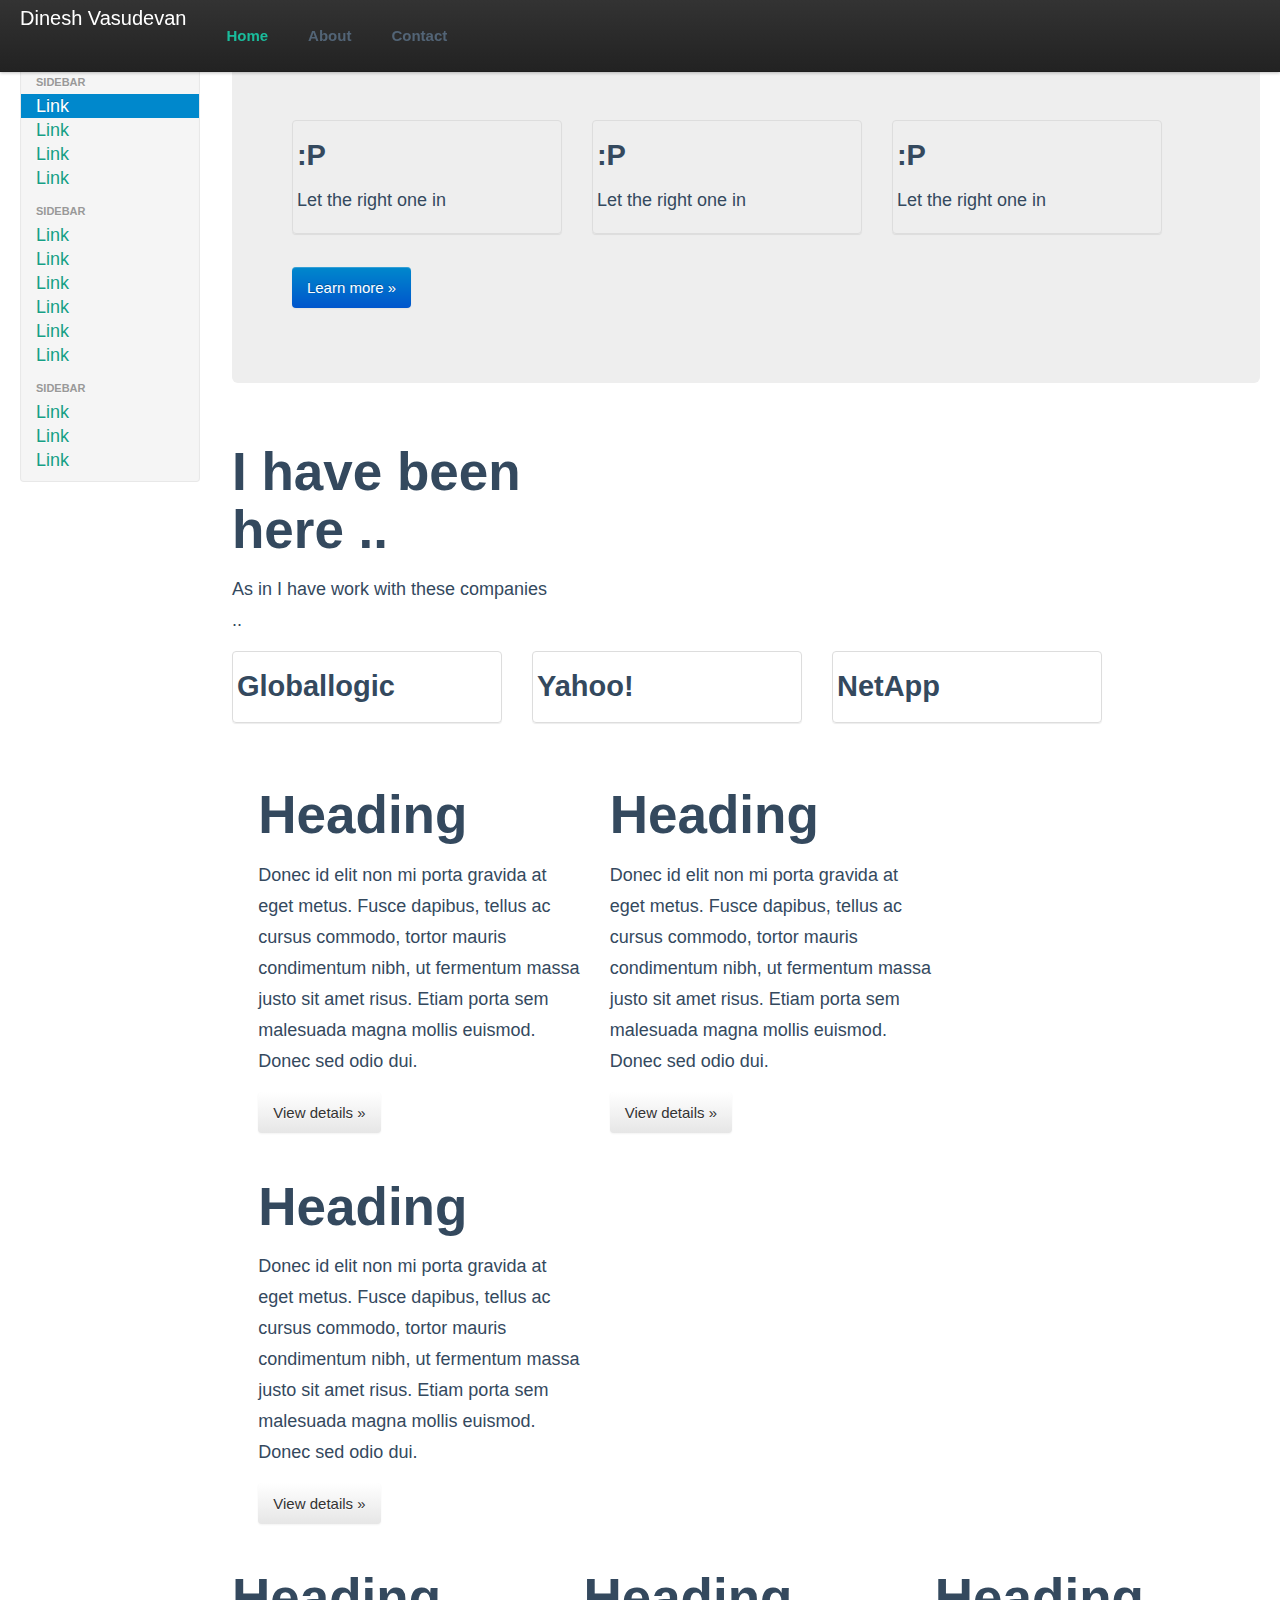
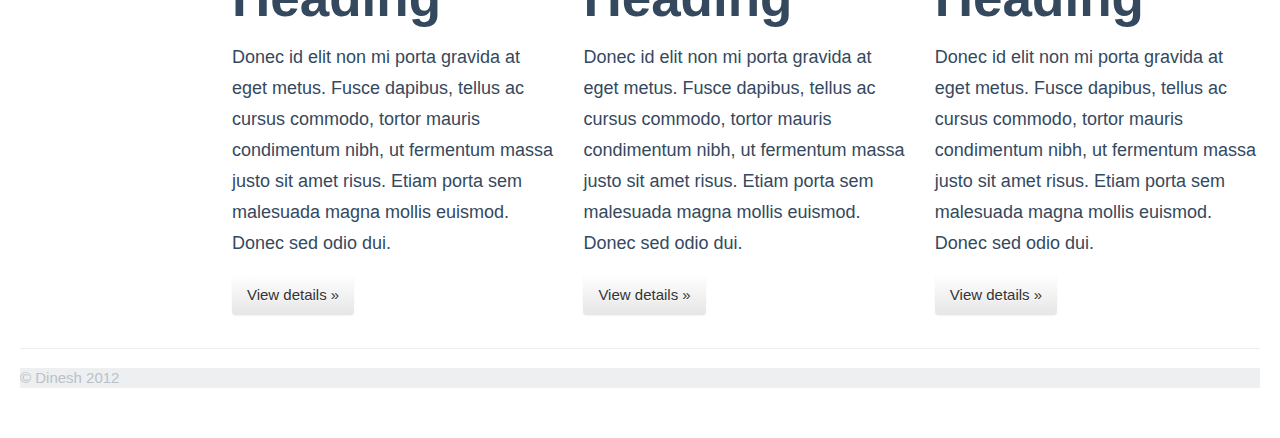
==== index.html @ fa272e06 "Added falt ui" ====
<!DOCTYPE html>
<html lang="en">
  <head>
    <meta charset="utf-8">
    <title>My Githib Home</title>
    <meta name="viewport" content="width=device-width, initial-scale=1.0">
    <meta name="description" content="This is my Github home. Built with Bootstrap">
    <meta name="author" content="Dinesh Vasudevan">
    <link href="css/bootstrap.css" rel="stylesheet">
    <style type="text/css">
      body {
        padding-top: 60px;
        padding-bottom: 40px;
      }
      .sidebar-nav {
        padding: 9px 0;
      }
    </style>
    <link href="css/bootstrap-responsive.css" rel="stylesheet">
    <link href="css/flat-ui.css" rel="stylesheet">
  </head>
  <body>
    <div class="navbar navbar-fixed-top">
      <div class="navbar-inner">
        <div class="container-fluid">

          <a class="btn btn-navbar" data-toggle="collapse" data-target=".nav-collapse">
            <span class="icon-bar"></span>
            <span class="icon-bar"></span>
            <span class="icon-bar"></span>
          </a>
          <a class="brand" href="#">Dinesh Vasudevan</a>
          <div class="nav-collapse">
            <ul class="nav">

              <li class="active"><a href="#">Home</a></li>
              <li><a href="#about">About</a></li>
              <li><a href="#contact">Contact</a></li>
            </ul>
          </div><!--/.nav-collapse -->

        </div>
      </div>
    </div>

    <div class="container-fluid">
      <div class="row-fluid">
        <div class="span2">
          <div class="well sidebar-nav">
            <ul class="nav nav-list">

              <li class="nav-header">Sidebar</li>
              <li class="active"><a href="#">Link</a></li>
              <li><a href="#">Link</a></li>
              <li><a href="#">Link</a></li>
              <li><a href="#">Link</a></li>
              <li class="nav-header">Sidebar</li>

              <li><a href="#">Link</a></li>
              <li><a href="#">Link</a></li>
              <li><a href="#">Link</a></li>
              <li><a href="#">Link</a></li>
              <li><a href="#">Link</a></li>
              <li><a href="#">Link</a></li>

              <li class="nav-header">Sidebar</li>
              <li><a href="#">Link</a></li>
              <li><a href="#">Link</a></li>
              <li><a href="#">Link</a></li>
            </ul>
          </div><!--/.well -->
        </div><!--/span-->

        <div class="span10">
          <div class="hero-unit">
			<ul class="thumbnails">
				<li class="span3">
					<div class="thumbnail">
						<img src="http://www.9ori.com/en/media/images/b598859cd4.jpg" alt="">
						<h5>:P</h5>
						<p>Let the right one in</p>
					</div>
				</li>
				<li class="span3">
					<div class="thumbnail">
						<img src="http://www.9ori.com/en/media/images/b598859cd4.jpg" alt="">
						<h5>:P</h5>
						<p>Let the right one in</p>
					</div>
				</li>
				<li class="span3">
					<div class="thumbnail">
						<img src="http://www.9ori.com/en/media/images/b598859cd4.jpg" alt="">
						<h5>:P</h5>
						<p>Let the right one in</p>
					</div>
				</li>
			</ul>
            <p><a class="btn btn-primary btn-large">Learn more &raquo;</a></p>
          </div>
          <div class="row-fluid">
            <div class="span4">
              <h2>I have been here .. </h2>
              <p>As in I have work with these companies .. </p>
            </div>
          </div>
          <div class="row-fluid">




			<ul class="thumbnails">
				<li class="span3">
					<div class="thumbnail">
						<img src="http://www.globallogic.com/templates/globallogic_main/images/logo.png" alt="">
						<h5>Globallogic</h5>
					</div>
				</li>
				<li class="span3">
					<div class="thumbnail">
						<img src="http://www.hdicon.com/wp-content/uploads/2010/05/Yahoo_purple.png" alt="">
						<h5>Yahoo!</h5>
					</div>
				</li>
				<li class="span3">
					<div class="thumbnail">
						<img src="http://media.marketwire.com/attachments/200905/534775_netapp_logo.gif" alt="">
						<h5>NetApp</h5>
					</div>
				</li>
			</ul>
            <div class="span4">
              <h2>Heading</h2>
              <p>Donec id elit non mi porta gravida at eget metus. Fusce dapibus, tellus ac cursus commodo, tortor mauris condimentum nibh, ut fermentum massa justo sit amet risus. Etiam porta sem malesuada magna mollis euismod. Donec sed odio dui. </p>
              <p><a class="btn" href="#">View details &raquo;</a></p>
            </div><!--/span-->
            <div class="span4">
              <h2>Heading</h2>

              <p>Donec id elit non mi porta gravida at eget metus. Fusce dapibus, tellus ac cursus commodo, tortor mauris condimentum nibh, ut fermentum massa justo sit amet risus. Etiam porta sem malesuada magna mollis euismod. Donec sed odio dui. </p>
              <p><a class="btn" href="#">View details &raquo;</a></p>
            </div><!--/span-->
            <div class="span4">
              <h2>Heading</h2>
              <p>Donec id elit non mi porta gravida at eget metus. Fusce dapibus, tellus ac cursus commodo, tortor mauris condimentum nibh, ut fermentum massa justo sit amet risus. Etiam porta sem malesuada magna mollis euismod. Donec sed odio dui. </p>
              <p><a class="btn" href="#">View details &raquo;</a></p>

            </div><!--/span-->
          </div><!--/row-->
          <div class="row-fluid">
            <div class="span4">
              <h2>Heading</h2>
              <p>Donec id elit non mi porta gravida at eget metus. Fusce dapibus, tellus ac cursus commodo, tortor mauris condimentum nibh, ut fermentum massa justo sit amet risus. Etiam porta sem malesuada magna mollis euismod. Donec sed odio dui. </p>
              <p><a class="btn" href="#">View details &raquo;</a></p>

            </div><!--/span-->
            <div class="span4">
              <h2>Heading</h2>
              <p>Donec id elit non mi porta gravida at eget metus. Fusce dapibus, tellus ac cursus commodo, tortor mauris condimentum nibh, ut fermentum massa justo sit amet risus. Etiam porta sem malesuada magna mollis euismod. Donec sed odio dui. </p>
              <p><a class="btn" href="#">View details &raquo;</a></p>
            </div><!--/span-->
            <div class="span4">

              <h2>Heading</h2>
              <p>Donec id elit non mi porta gravida at eget metus. Fusce dapibus, tellus ac cursus commodo, tortor mauris condimentum nibh, ut fermentum massa justo sit amet risus. Etiam porta sem malesuada magna mollis euismod. Donec sed odio dui. </p>
              <p><a class="btn" href="#">View details &raquo;</a></p>
            </div><!--/span-->
          </div><!--/row-->
        </div><!--/span-->
      </div><!--/row-->

      <hr>

      <footer>
        <p>&copy; Dinesh 2012</p>
      </footer>

    </div><!--/.fluid-container-->
    <script src="js/jquery-1.7.1.min.js"></script>
    <script src="js/bootstrap.min.js"></script>
  </body>
</html>
---- css/flat-ui.css ----
@font-face {
  font-family: 'Lato';
  src: url('../fonts/lato/lato-black-webfont.eot');
  src: url('../fonts/lato/lato-black-webfont.eot?#iefix') format('embedded-opentype'), url('../fonts/lato/lato-black-webfont.woff') format('woff'), url('../fonts/lato/lato-black-webfont.ttf') format('truetype'), url('../fonts/lato/lato-black-webfont.svg#latoblack') format('svg');
  font-weight: 900;
  font-style: normal;
}
@font-face {
  font-family: 'Lato';
  src: url('../fonts/lato/lato-bold-webfont.eot');
  src: url('../fonts/lato/lato-bold-webfont.eot?#iefix') format('embedded-opentype'), url('../fonts/lato/lato-bold-webfont.woff') format('woff'), url('../fonts/lato/lato-bold-webfont.ttf') format('truetype'), url('../fonts/lato/lato-bold-webfont.svg#latobold') format('svg');
  font-weight: bold;
  font-style: normal;
}
@font-face {
  font-family: 'Lato';
  src: url('../fonts/lato/lato-bolditalic-webfont.eot');
  src: url('../fonts/lato/lato-bolditalic-webfont.eot?#iefix') format('embedded-opentype'), url('../fonts/lato/lato-bolditalic-webfont.woff') format('woff'), url('../fonts/lato/lato-bolditalic-webfont.ttf') format('truetype'), url('../fonts/lato/lato-bolditalic-webfont.svg#latobold_italic') format('svg');
  font-weight: bold;
  font-style: italic;
}
@font-face {
  font-family: 'Lato';
  src: url('../fonts/lato/lato-italic-webfont.eot');
  src: url('../fonts/lato/lato-italic-webfont.eot?#iefix') format('embedded-opentype'), url('../fonts/lato/lato-italic-webfont.woff') format('woff'), url('../fonts/lato/lato-italic-webfont.ttf') format('truetype'), url('../fonts/lato/lato-italic-webfont.svg#latoitalic') format('svg');
  font-weight: normal;
  font-style: italic;
}
@font-face {
  font-family: 'Lato';
  src: url('../fonts/lato/lato-light-webfont.eot');
  src: url('../fonts/lato/lato-light-webfont.eot?#iefix') format('embedded-opentype'), url('../fonts/lato/lato-light-webfont.woff') format('woff'), url('../fonts/lato/lato-light-webfont.ttf') format('truetype'), url('../fonts/lato/lato-light-webfont.svg#latolight') format('svg');
  font-weight: 300;
  font-style: normal;
}
@font-face {
  font-family: 'Lato';
  src: url('../fonts/lato/lato-regular-webfont.eot');
  src: url('../fonts/lato/lato-regular-webfont.eot?#iefix') format('embedded-opentype'), url('../fonts/lato/lato-regular-webfont.woff') format('woff'), url('../fonts/lato/lato-regular-webfont.ttf') format('truetype'), url('../fonts/lato/lato-regular-webfont.svg#latoregular') format('svg');
  font-weight: normal;
  font-style: normal;
}
@font-face {
  font-family: 'Flat-UI-Icons';
  src: url('../fonts/Flat-UI-Icons.eot');
  src: url('../fonts/Flat-UI-Icons.eot?#iefix') format('embedded-opentype'), url('../fonts/Flat-UI-Icons.woff') format('woff'), url('../fonts/Flat-UI-Icons.ttf') format('truetype'), url('../fonts/Flat-UI-Icons.svg#Flat-UI-Icons') format('svg');
  font-weight: normal;
  font-style: normal;
}
/* Use the following CSS code if you want to use data attributes for inserting your icons */
[data-icon]:before {
  font-family: 'Flat-UI-Icons';
  content: attr(data-icon);
  speak: none;
  font-weight: normal;
  font-variant: normal;
  text-transform: none;
  -webkit-font-smoothing: antialiased;
}
/* Use the following CSS code if you want to have a class per icon */
/*
Instead of a list of all class selectors,
you can use the generic selector below, but it's slower:
[class*="fui-"] {
*/
.fui-arrow-right,
.fui-arrow-left,
.fui-cmd,
.fui-check-inverted,
.fui-heart,
.fui-location,
.fui-plus,
.fui-check,
.fui-cross,
.fui-list,
.fui-new,
.fui-video,
.fui-photo,
.fui-volume,
.fui-time,
.fui-eye,
.fui-chat,
.fui-search,
.fui-user,
.fui-mail,
.fui-lock,
.fui-gear,
.fui-radio-unchecked,
.fui-radio-checked,
.fui-checkbox-unchecked,
.fui-checkbox-checked,
.fui-calendar-solid,
.fui-pause,
.fui-play,
.fui-check-inverted-2 {
  display: inline-block;
  font-family: 'Flat-UI-Icons';
  speak: none;
  font-style: normal;
  font-weight: normal;
  font-variant: normal;
  text-transform: none;
  -webkit-font-smoothing: antialiased;
}
.fui-arrow-right:before {
  content: "\e02c";
}
.fui-arrow-left:before {
  content: "\e02d";
}
.fui-cmd:before {
  content: "\e02f";
}
.fui-check-inverted:before {
  content: "\e006";
}
.fui-heart:before {
  content: "\e007";
}
.fui-location:before {
  content: "\e008";
}
.fui-plus:before {
  content: "\e009";
}
.fui-check:before {
  content: "\e00a";
}
.fui-cross:before {
  content: "\e00b";
}
.fui-list:before {
  content: "\e00c";
}
.fui-new:before {
  content: "\e00d";
}
.fui-video:before {
  content: "\e00e";
}
.fui-photo:before {
  content: "\e00f";
}
.fui-volume:before {
  content: "\e010";
}
.fui-time:before {
  content: "\e011";
}
.fui-eye:before {
  content: "\e012";
}
.fui-chat:before {
  content: "\e013";
}
.fui-search:before {
  content: "\e01c";
}
.fui-user:before {
  content: "\e01d";
}
.fui-mail:before {
  content: "\e01e";
}
.fui-lock:before {
  content: "\e01f";
}
.fui-gear:before {
  content: "\e024";
}
.fui-radio-unchecked:before {
  content: "\e02b";
}
.fui-radio-checked:before {
  content: "\e032";
}
.fui-checkbox-unchecked:before {
  content: "\e033";
}
.fui-checkbox-checked:before {
  content: "\e034";
}
.fui-calendar-solid:before {
  content: "\e022";
}
.fui-pause:before {
  content: "\e03b";
}
.fui-play:before {
  content: "\e03c";
}
.fui-check-inverted-2:before {
  content: "\e000";
}
.dropdown-arrow-inverse {
  border-bottom-color: #34495e !important;
  border-top-color: #34495e !important;
}
body {
  font-family: "Lato", Helvetica, Arial, sans-serif;
  font-size: 18px;
  line-height: 1.72222;
  color: #34495e;
  background-color: #ffffff;
}
a {
  color: #16a085;
  text-decoration: none;
  -webkit-transition: 0.25s;
  transition: 0.25s;
}
a:hover,
a:focus {
  color: #1abc9c;
  text-decoration: none;
}
.img-rounded {
  border-radius: 6px;
}
.img-comment {
  font-size: 20px;
  line-height: 1.72222;
  font-style: italic;
  margin: 24px 0;
}
p {
  font-size: 18px;
  line-height: 1.72222;
  margin: 0 0 15px;
}
.lead {
  margin-bottom: 30px;
  font-size: 28px;
  line-height: 1.46428571;
  font-weight: 300;
}
@media (min-width: 768px) {
  .lead {
    font-size: 30.006px;
  }
}
small,
.small {
  font-size: 83%;
  line-height: 2.067;
}
.text-muted {
  color: #bdc3c7;
}
.text-inverse {
  color: #ffffff;
}
.text-primary {
  color: #1abc9c;
}
.text-primary:hover {
  color: #15967d;
}
.text-warning {
  color: #f1c40f;
}
.text-warning:hover {
  color: #c19d0c;
}
.text-danger {
  color: #e74c3c;
}
.text-danger:hover {
  color: #b93d30;
}
.text-success {
  color: #2ecc71;
}
.text-success:hover {
  color: #25a35a;
}
.text-info {
  color: #3498db;
}
.text-info:hover {
  color: #2a7aaf;
}
h1,
h2,
h3,
h4,
h5,
h6,
.h1,
.h2,
.h3,
.h4,
.h5,
.h6 {
  font-family: "Lato", Helvetica, Arial, sans-serif;
  font-weight: 700;
  line-height: 1.1;
  color: inherit;
}
h1 small,
h2 small,
h3 small,
h4 small,
h5 small,
h6 small,
.h1 small,
.h2 small,
.h3 small,
.h4 small,
.h5 small,
.h6 small {
  color: #e7e9ec;
}
h1,
h2,
h3 {
  margin-top: 30px;
  margin-bottom: 15px;
}
h4,
h5,
h6 {
  margin-top: 15px;
  margin-bottom: 15px;
}
h6 {
  font-weight: normal;
}
h1,
.h1 {
  font-size: 61px;
}
h2,
.h2 {
  font-size: 53px;
}
h3,
.h3 {
  font-size: 40px;
}
h4,
.h4 {
  font-size: 29px;
}
h5,
.h5 {
  font-size: 29px;
}
h6,
.h6 {
  font-size: 24px;
}
.page-header {
  padding-bottom: 14px;
  margin: 60px 0 30px;
  border-bottom: 1px solid #e7e9ec;
}
ul,
ol {
  margin-bottom: 15px;
}
dl {
  margin-bottom: 30px;
}
dt,
dd {
  line-height: 1.72222;
}
@media (min-width: 768px) {
  .dl-horizontal dt {
    width: 160px;
  }
  .dl-horizontal dd {
    margin-left: 180px;
  }
}
abbr[title],
abbr[data-original-title] {
  border-bottom: 1px dotted #bdc3c7;
}
blockquote {
  border-left: 3px solid #e7e9ec;
  padding: 0 0 0 16px;
  margin: 0 0 30px;
}
blockquote p {
  font-size: 20px;
  line-height: 1.55;
  font-weight: normal;
  margin-bottom: .4em;
}
blockquote small {
  font-size: 18px;
  line-height: 1.72222;
  font-style: italic;
  color: inherit;
}
blockquote small:before {
  content: "";
}
blockquote.pull-right {
  padding-right: 16px;
  padding-left: 0;
  border-right: 3px solid #e7e9ec;
  border-left: 0;
}
blockquote.pull-right small:after {
  content: "";
}
address {
  margin-bottom: 30px;
  line-height: 1.72222;
}
code,
kdb,
pre,
samp {
  font-family: Monaco, Menlo, Consolas, "Courier New", monospace;
}
code {
  font-size: 75%;
  color: #c7254e;
  background-color: #f9f2f4;
  border-radius: 4px;
}
pre {
  padding: 8px;
  margin: 0 0 15px;
  font-size: 13px;
  line-height: 1.72222;
  color: inherit;
  background-color: #ffffff;
  border: 2px solid #e7e9ec;
  border-radius: 6px;
  white-space: pre;
}
.pre-scrollable {
  max-height: 340px;
}
.btn {
  border: none;
  font-size: 15px;
  font-weight: normal;
  line-height: 1.4;
  border-radius: 4px;
  padding: 10px 15px;
  -webkit-font-smoothing: subpixel-antialiased;
  -webkit-transition: 0.25s linear;
  transition: 0.25s linear;
}
.btn:hover,
.btn:focus {
  color: #ffffff;
}
.btn:active,
.btn.active {
  outline: none;
  -webkit-box-shadow: none;
  box-shadow: none;
}
.btn.disabled,
.btn[disabled],
fieldset[disabled] .btn {
  background-color: #bdc3c7;
  color: rgba(255, 255, 255, 0.75);
  opacity: 0.7;
  filter: alpha(opacity=70);
}
.btn > [class^="fui-"] {
  margin: 0 1px;
  position: relative;
  line-height: 1;
  top: 1px;
}
.btn-xs.btn > [class^="fui-"] {
  font-size: 11px;
  top: 0;
}
.btn-hg.btn > [class^="fui-"] {
  top: 2px;
}
.btn-default {
  color: #ffffff;
  background-color: #bdc3c7;
}
.btn-default:hover,
.btn-default:focus,
.btn-default:active,
.btn-default.active,
.open .dropdown-toggle.btn-default {
  color: #ffffff;
  background-color: #cacfd2;
  border-color: #cacfd2;
}
.btn-default:active,
.btn-default.active,
.open .dropdown-toggle.btn-default {
  background: #a1a6a9;
}
.btn-default.disabled,
.btn-default[disabled],
fieldset[disabled] .btn-default,
.btn-default.disabled:hover,
.btn-default[disabled]:hover,
fieldset[disabled] .btn-default:hover,
.btn-default.disabled:focus,
.btn-default[disabled]:focus,
fieldset[disabled] .btn-default:focus,
.btn-default.disabled:active,
.btn-default[disabled]:active,
fieldset[disabled] .btn-default:active,
.btn-default.disabled.active,
.btn-default[disabled].active,
fieldset[disabled] .btn-default.active {
  background-color: #bdc3c7;
}
.btn-primary {
  color: #ffffff;
  background-color: #1abc9c;
}
.btn-primary:hover,
.btn-primary:focus,
.btn-primary:active,
.btn-primary.active,
.open .dropdown-toggle.btn-primary {
  color: #ffffff;
  background-color: #48c9b0;
  border-color: #48c9b0;
}
.btn-primary:active,
.btn-primary.active,
.open .dropdown-toggle.btn-primary {
  background: #16a085;
}
.btn-primary.disabled,
.btn-primary[disabled],
fieldset[disabled] .btn-primary,
.btn-primary.disabled:hover,
.btn-primary[disabled]:hover,
fieldset[disabled] .btn-primary:hover,
.btn-primary.disabled:focus,
.btn-primary[disabled]:focus,
fieldset[disabled] .btn-primary:focus,
.btn-primary.disabled:active,
.btn-primary[disabled]:active,
fieldset[disabled] .btn-primary:active,
.btn-primary.disabled.active,
.btn-primary[disabled].active,
fieldset[disabled] .btn-primary.active {
  background-color: #1abc9c;
}
.btn-info {
  color: #ffffff;
  background-color: #3498db;
}
.btn-info:hover,
.btn-info:focus,
.btn-info:active,
.btn-info.active,
.open .dropdown-toggle.btn-info {
  color: #ffffff;
  background-color: #5dade2;
  border-color: #5dade2;
}
.btn-info:active,
.btn-info.active,
.open .dropdown-toggle.btn-info {
  background: #2c81ba;
}
.btn-info.disabled,
.btn-info[disabled],
fieldset[disabled] .btn-info,
.btn-info.disabled:hover,
.btn-info[disabled]:hover,
fieldset[disabled] .btn-info:hover,
.btn-info.disabled:focus,
.btn-info[disabled]:focus,
fieldset[disabled] .btn-info:focus,
.btn-info.disabled:active,
.btn-info[disabled]:active,
fieldset[disabled] .btn-info:active,
.btn-info.disabled.active,
.btn-info[disabled].active,
fieldset[disabled] .btn-info.active {
  background-color: #3498db;
}
.btn-danger {
  color: #ffffff;
  background-color: #e74c3c;
}
.btn-danger:hover,
.btn-danger:focus,
.btn-danger:active,
.btn-danger.active,
.open .dropdown-toggle.btn-danger {
  color: #ffffff;
  background-color: #ec7063;
  border-color: #ec7063;
}
.btn-danger:active,
.btn-danger.active,
.open .dropdown-toggle.btn-danger {
  background: #c44133;
}
.btn-danger.disabled,
.btn-danger[disabled],
fieldset[disabled] .btn-danger,
.btn-danger.disabled:hover,
.btn-danger[disabled]:hover,
fieldset[disabled] .btn-danger:hover,
.btn-danger.disabled:focus,
.btn-danger[disabled]:focus,
fieldset[disabled] .btn-danger:focus,
.btn-danger.disabled:active,
.btn-danger[disabled]:active,
fieldset[disabled] .btn-danger:active,
.btn-danger.disabled.active,
.btn-danger[disabled].active,
fieldset[disabled] .btn-danger.active {
  background-color: #e74c3c;
}
.btn-success {
  color: #ffffff;
  background-color: #2ecc71;
}
.btn-success:hover,
.btn-success:focus,
.btn-success:active,
.btn-success.active,
.open .dropdown-toggle.btn-success {
  color: #ffffff;
  background-color: #58d68d;
  border-color: #58d68d;
}
.btn-success:active,
.btn-success.active,
.open .dropdown-toggle.btn-success {
  background: #27ad60;
}
.btn-success.disabled,
.btn-success[disabled],
fieldset[disabled] .btn-success,
.btn-success.disabled:hover,
.btn-success[disabled]:hover,
fieldset[disabled] .btn-success:hover,
.btn-success.disabled:focus,
.btn-success[disabled]:focus,
fieldset[disabled] .btn-success:focus,
.btn-success.disabled:active,
.btn-success[disabled]:active,
fieldset[disabled] .btn-success:active,
.btn-success.disabled.active,
.btn-success[disabled].active,
fieldset[disabled] .btn-success.active {
  background-color: #2ecc71;
}
.btn-warning {
  color: #ffffff;
  background-color: #f1c40f;
}
.btn-warning:hover,
.btn-warning:focus,
.btn-warning:active,
.btn-warning.active,
.open .dropdown-toggle.btn-warning {
  color: #ffffff;
  background-color: #f5d313;
  border-color: #f5d313;
}
.btn-warning:active,
.btn-warning.active,
.open .dropdown-toggle.btn-warning {
  background: #cda70d;
}
.btn-warning.disabled,
.btn-warning[disabled],
fieldset[disabled] .btn-warning,
.btn-warning.disabled:hover,
.btn-warning[disabled]:hover,
fieldset[disabled] .btn-warning:hover,
.btn-warning.disabled:focus,
.btn-warning[disabled]:focus,
fieldset[disabled] .btn-warning:focus,
.btn-warning.disabled:active,
.btn-warning[disabled]:active,
fieldset[disabled] .btn-warning:active,
.btn-warning.disabled.active,
.btn-warning[disabled].active,
fieldset[disabled] .btn-warning.active {
  background-color: #f1c40f;
}
.btn-inverse {
  color: #ffffff;
  background-color: #34495e;
}
.btn-inverse:hover,
.btn-inverse:focus,
.btn-inverse:active,
.btn-inverse.active,
.open .dropdown-toggle.btn-inverse {
  color: #ffffff;
  background-color: #415b76;
  border-color: #415b76;
}
.btn-inverse:active,
.btn-inverse.active,
.open .dropdown-toggle.btn-inverse {
  background: #2c3e50;
}
.btn-inverse.disabled,
.btn-inverse[disabled],
fieldset[disabled] .btn-inverse,
.btn-inverse.disabled:hover,
.btn-inverse[disabled]:hover,
fieldset[disabled] .btn-inverse:hover,
.btn-inverse.disabled:focus,
.btn-inverse[disabled]:focus,
fieldset[disabled] .btn-inverse:focus,
.btn-inverse.disabled:active,
.btn-inverse[disabled]:active,
fieldset[disabled] .btn-inverse:active,
.btn-inverse.disabled.active,
.btn-inverse[disabled].active,
fieldset[disabled] .btn-inverse.active {
  background-color: #34495e;
}
.btn-embossed {
  -webkit-box-shadow: inset 0 -2px 0 rgba(0, 0, 0, 0.15);
  box-shadow: inset 0 -2px 0 rgba(0, 0, 0, 0.15);
}
.btn-embossed.active,
.btn-embossed:active {
  -webkit-box-shadow: inset 0 2px 0 rgba(0, 0, 0, 0.15);
  box-shadow: inset 0 2px 0 rgba(0, 0, 0, 0.15);
}
.btn-wide {
  min-width: 140px;
  padding-left: 30px;
  padding-right: 30px;
}
.btn-link {
  color: #16a085;
}
.btn-link:hover,
.btn-link:focus {
  color: #1abc9c;
  text-decoration: underline;
  background-color: transparent;
}
.btn-link[disabled]:hover,
fieldset[disabled] .btn-link:hover,
.btn-link[disabled]:focus,
fieldset[disabled] .btn-link:focus {
  color: #bdc3c7;
  text-decoration: none;
}
.btn-hg {
  padding: 13px 20px;
  font-size: 22px;
  line-height: 1.227;
  border-radius: 6px;
}
.btn-lg {
  padding: 10px 19px;
  font-size: 17px;
  line-height: 1.471;
  border-radius: 6px;
}
.btn-sm {
  padding: 9px 13px;
  font-size: 13px;
  line-height: 1.385;
  border-radius: 4px;
}
.btn-xs {
  padding: 6px 9px;
  font-size: 12px;
  line-height: 1.083;
  border-radius: 3px;
}
.btn-tip {
  font-weight: 300;
  padding-left: 10px;
  font-size: 92%;
}
.btn-block {
  white-space: normal;
}
.btn-default .caret {
  border-top-color: #ffffff;
}
.btn-primary .caret,
.btn-success .caret,
.btn-warning .caret,
.btn-danger .caret,
.btn-info .caret {
  border-top-color: #ffffff;
}
.dropup .btn-default .caret {
  border-bottom-color: #ffffff;
}
.dropup .btn-primary .caret,
.dropup .btn-success .caret,
.dropup .btn-warning .caret,
.dropup .btn-danger .caret,
.dropup .btn-info .caret {
  border-bottom-color: #ffffff;
}
.btn-group-xs > .btn {
  padding: 6px 9px;
  font-size: 12px;
  line-height: 1.083;
  border-radius: 3px;
}
.btn-group-sm > .btn {
  padding: 9px 13px;
  font-size: 13px;
  line-height: 1.385;
  border-radius: 4px;
}
.btn-group-lg > .btn {
  padding: 10px 19px;
  font-size: 17px;
  line-height: 1.471;
  border-radius: 6px;
}
.btn-group-gh > .btn {
  padding: 13px 20px;
  font-size: 22px;
  line-height: 1.227;
  border-radius: 6px;
}
.btn-group > .btn + .btn {
  margin-left: 0;
}
.btn-group > .btn + .dropdown-toggle {
  border-left: 2px solid rgba(52, 73, 94, 0.15);
  padding-left: 12px;
  padding-right: 12px;
}
.btn-group > .btn + .dropdown-toggle .caret {
  margin-left: 3px;
  margin-right: 3px;
}
.btn-group > .btn.btn-gh + .dropdown-toggle .caret {
  margin-left: 7px;
  margin-right: 7px;
}
.btn-group > .btn.btn-sm + .dropdown-toggle .caret {
  margin-left: 0;
  margin-right: 0;
}
.dropdown-toggle .caret {
  margin-left: 8px;
}
.btn-group > .btn,
.btn-group > .dropdown-menu,
.btn-group > .popover {
  font-weight: 400;
}
.btn-group:focus .dropdown-toggle {
  outline: none;
  -webkit-transition: 0.25s;
  transition: 0.25s;
}
.btn-group.open .dropdown-toggle {
  color: rgba(255, 255, 255, 0.75);
  -webkit-box-shadow: none;
  box-shadow: none;
}
.btn-toolbar .btn.active {
  color: #ffffff;
}
.btn-toolbar .btn > [class^="fui-"] {
  font-size: 16px;
  margin: 0 1px;
}
.caret {
  border-width: 8px 6px;
  border-bottom-color: #34495e;
  border-top-color: #34495e;
  border-style: solid;
  border-bottom-style: none;
  -webkit-transition: 0.25s;
  transition: 0.25s;
  -webkit-transform: scale(1.001);
  -ms-transform: scale(1.001);
  transform: scale(1.001);
}
.dropup .caret,
.dropup .btn-lg .caret,
.navbar-fixed-bottom .dropdown .caret {
  border-bottom-width: 8px;
}
.btn-lg .caret {
  border-top-width: 8px;
  border-right-width: 6px;
  border-left-width: 6px;
}
.navbar {
  font-size: 16px;
  border-radius: 6px;
  border: none;
}
.navbar .navbar-brand {
  border-radius: 6px 0 0 6px;
  color: #526476;
  font-size: 24px;
  line-height: 29.55px;
  font-weight: 700;
  padding: 23px 28px 24px 17px;
  text-shadow: none;
  display: inline-block;
}
.navbar .navbar-brand:hover,
.navbar .navbar-brand:focus {
  color: #1abc9c;
}
.navbar .navbar-brand[class*="fui-"] {
  font-weight: normal;
}
.navbar .navbar-brand small {
  line-height: 1;
}
.navbar .nav {
  margin-right: 0;
  display: inline-block;
  float: left;
}
.navbar .nav > li {
  position: relative;
  display: inline-block;
}
.navbar .nav > li:hover > ul {
  opacity: 1;
  top: 100%;
  visibility: visible;
  z-index: 100;
  -webkit-transform: scale(1, 1);
  display: block\9;
}
.navbar .nav > li.active > a,
.navbar .nav > li.active > a:hover,
.navbar .nav > li.active > a:focus {
  background: none;
  color: #1abc9c;
  -webkit-box-shadow: none;
  box-shadow: none;
}
.navbar .nav > li:first-child {
  border-radius: 6px 6px 0 0;
}
.navbar .nav > li:last-child {
  border-radius: 0 0 6px 6px;
}
.navbar .nav > li > ul {
  padding-top: 13px;
  top: 80%;
  padding-left: 0;
}
.navbar .nav > li > ul:before {
  content: "";
  border-style: solid;
  border-width: 0 9px 9px 9px;
  border-color: transparent transparent #34495e transparent;
  height: 0;
  position: absolute;
  left: 15px;
  top: 5px;
  width: 0;
  -webkit-transform: rotate(360deg);
}
.navbar .nav > li > ul li:hover ul {
  opacity: 1;
  -webkit-transform: scale(1, 1);
  visibility: visible;
  display: block\9;
}
.navbar .nav > li > ul li ul {
  left: 100%;
}
.navbar .nav > li > a {
  color: #526476;
  display: inline-block;
  font-weight: 700;
  font-size: 15px;
  line-height: 28px;
  padding: 22px 20px;
  text-shadow: none;
  -webkit-transition: background-color .25s, color .25s, border-bottom-color .25s;
  transition: background-color .25s, color .25s, border-bottom-color .25s;
}
.navbar .nav > li > a:hover,
.navbar .nav > li > a:focus {
  color: #1abc9c;
  background-color: transparent;
}
.navbar .nav > li > a[class*="fui-"] {
  font-size: 24px;
  font-weight: normal;
}
.navbar .nav > li > a > [class*="fui-"] {
  font-size: 24px;
  margin: -4px 0 0;
  position: relative;
  top: 4px;
}
.navbar .nav > li > a > [class*="fui-"] + * {
  margin-left: 12px;
}
.navbar .nav ul {
  border-radius: 4px;
  left: 0;
  list-style-type: none;
  margin-left: 0;
  opacity: 0;
  position: absolute;
  top: 0;
  width: 234px;
  -webkit-transform: scale(1, 0.99);
  -webkit-transform-origin: 0 0;
  visibility: hidden;
  -webkit-transition: 0.25s ease-out;
  transition: 0.25s ease-out;
}
.navbar .nav ul ul {
  left: 95%;
  padding-left: 5px;
}
.navbar .nav ul li {
  background-color: #34495e;
  padding: 0 3px 3px;
  position: relative;
}
.navbar .nav ul li:first-child {
  border-radius: 6px 6px 0 0;
  padding-top: 3px;
}
.navbar .nav ul li:last-child {
  border-radius: 0 0 6px 6px;
}
.navbar .nav ul li.active > a,
.navbar .nav ul li.active > a:hover,
.navbar .nav ul li.active > a:focus {
  background-color: #1abc9c;
  color: #ffffff;
  padding-left: 9px;
  padding-right: 9px;
}
.navbar .nav ul li.active + li > a {
  padding-left: 9px;
  padding-right: 9px;
}
.navbar .nav ul a {
  border-radius: 2px;
  color: #ffffff;
  display: block;
  font-size: 14px;
  padding: 6px 9px;
  text-decoration: none;
}
.navbar .nav ul a:hover {
  background-color: #1abc9c;
}
.navbar .nav.navbar-left li:first-child a {
  border-radius: 6px 0 0 6px;
  border-left: none;
}
.navbar .btn-navbar {
  background: none;
  border: none;
  color: #34495e;
  margin: 18px 15px;
  padding: 3px 15px;
  text-shadow: none;
  display: none;
}
.navbar .btn-navbar:hover,
.navbar .btn-navbar:focus {
  background: none;
  color: #1abc9c;
}
.navbar .btn-navbar:before {
  content: "\e00c";
  font-family: "Flat-UI-Icons";
  font-size: 23px;
  font-style: normal;
  font-weight: normal;
  -webkit-font-smoothing: antialiased;
}
.navbar .btn-navbar .icon-bar {
  display: none;
}
.navbar-default {
  background: #eceef0;
  border: none;
  padding-left: 0;
  padding-right: 0;
  border-radius: 6px;
}
.navbar-inverse {
  background: #34495e;
  font-size: 17px;
}
.navbar-inverse .navbar-brand {
  border-bottom: 2px solid #2c3e50;
  border-right: 2px solid #2c3e50;
  color: #ffffff;
  padding: 10px 28px 11px 32px;
}
.navbar-inverse .btn-navbar {
  color: #ffffff;
  margin: 7px 10px;
}
.navbar-inverse .btn-icon {
  margin: 8px 5px 8px 15px;
}
.navbar-inverse .nav > li:first-child.active > a {
  padding-left: 20px;
}
.navbar-inverse .nav > li:first-child > a {
  border-left: none;
}
.navbar-inverse .nav > li.active > a,
.navbar-inverse .nav > li.active > a:hover,
.navbar-inverse .nav > li.active > a:focus {
  background-color: #1abc9c;
  border-bottom-color: #16a085;
  border-left: none;
  color: #ffffff;
  padding-left: 20px;
}
.navbar-inverse .nav > li.active + li > a {
  border-left: none;
  padding-left: 20px;
}
.navbar-inverse .nav > li > a {
  font-size: 16px;
  border-bottom: 2px solid #2c3e50;
  border-left: 2px solid #2c3e50 !important;
  color: #ffffff;
  padding: 16px 20px 15px;
  line-height: 20px;
}
.navbar-inverse .nav.navbar-right .dropdown-menu {
  left: -100%;
  margin-left: 17px;
}
.navbar-inverse .nav.navbar-right .open > .dropdown-menu:before {
  display: block !important;
}
.navbar-inverse .nav.navbar-right > li > a {
  border-radius: 0 6px 6px 0;
}
.navbar-unread,
.navbar-new {
  font-family: "Lato", Helvetica, Arial, sans-serif;
  background-color: #1abc9c;
  border-radius: 50%;
  color: #ffffff;
  font-size: 0;
  font-weight: 700;
  height: 6px;
  line-height: 14px;
  position: absolute;
  right: 12px;
  text-align: center;
  top: 28px;
  width: 6px;
  z-index: 10;
}
.active .navbar-unread,
.active .navbar-new {
  background-color: #ffffff;
  display: none;
}
.navbar-inverse .navbar-unread,
.navbar-inverse .navbar-new {
  top: 15px;
}
.navbar-new {
  background-color: #e74c3c;
  font-size: 12px;
  line-height: 17px;
  height: 18px;
  margin: -9px -1px;
  min-width: 18px;
  padding: 0 1px;
  width: auto;
  -webkit-font-smoothing: subpixel-antialiased;
}
.navbar.navbar-inverse .nav li.dropdown.open > .dropdown-toggle {
  background-color: #1abc9c;
  border-bottom-color: #16a085;
  color: #ffffff;
}
.navbar.navbar-inverse .nav li.dropdown.open > .dropdown-toggle .caret {
  border-bottom-color: #ffffff !important;
  border-top-color: #ffffff !important;
}
.navbar .nav li.dropdown.open > .dropdown-toggle {
  background: none;
  color: #1abc9c;
}
.navbar .nav li.dropdown.open > .dropdown-toggle .caret {
  border-bottom-color: #1abc9c !important;
  border-top-color: #1abc9c !important;
}
.navbar .nav li.dropdown.open .dropdown-menu {
  opacity: 1;
  top: 100%;
  visibility: visible;
  z-index: 1000;
  -webkit-transform: none;
}
.navbar .nav li.dropdown > .dropdown-toggle {
  outline: none;
}
.navbar .nav li.dropdown > .dropdown-toggle:hover .caret,
.navbar .nav li.dropdown > .dropdown-toggle:focus .caret {
  border-bottom-color: #1abc9c;
  border-top-color: #1abc9c;
}
.navbar .nav li.dropdown > .dropdown-toggle .caret {
  border-left-width: 6px;
  border-right-width: 6px;
  border-top-width: 8px;
  border-bottom-color: #4c6a89;
  border-top-color: #4c6a89;
  margin-left: 10px;
}
.navbar .nav li.dropdown .dropdown-menu {
  background-color: #34495e;
  opacity: 0;
  padding: 0;
  visibility: hidden;
}
.navbar .nav li.dropdown .dropdown-menu:before {
  display: none;
}
.navbar .nav li.dropdown .dropdown-menu:after {
  border-bottom-color: #34495e;
}
.navbar .nav li.dropdown .dropdown-menu > li > a {
  border-radius: 3px;
  color: #ffffff;
  padding: 6px 8px 8px;
}
.navbar .nav li.dropdown .dropdown-menu .divider {
  background-color: #2c3e50;
  border-bottom: none;
  margin: 2px 0 5px;
  padding: 0;
  height: 2px;
}
.navbar.navbar-inverse .navbar-form {
  border-left: 2px solid #2c3e50;
  border-bottom: 2px solid #2c3e50;
  padding: 8px 5px 8px 23px;
}
.navbar.navbar-inverse .navbar-form .input-group-btn .btn {
  background-color: #2c3e50;
  color: #4c6a89 !important;
}
.navbar.navbar-inverse .navbar-form .form-control {
  background-color: #2c3e50;
  color: #ffffff;
}
.navbar.navbar-inverse .navbar-form .form-control:-moz-placeholder {
  color: #819db9;
}
.navbar.navbar-inverse .navbar-form .form-control::-moz-placeholder {
  color: #819db9;
}
.navbar.navbar-inverse .navbar-form .form-control:-ms-input-placeholder {
  color: #819db9;
}
.navbar.navbar-inverse .navbar-form .form-control::-webkit-input-placeholder {
  color: #819db9;
}
.navbar.navbar-inverse .navbar-form .form-control.placeholder {
  color: #819db9;
}
.navbar.navbar-inverse .navbar-form .form-control:focus {
  border-color: #1abc9c;
}
.navbar.navbar-inverse .navbar-form.focus .input-group-btn .btn {
  background-color: #2c3e50 !important;
}
.navbar .navbar-form {
  margin: 0;
  padding: 20px 5px 19px 20px;
  max-width: 229px;
}
.navbar .navbar-form .form-group {
  margin-bottom: 0;
}
.navbar .navbar-form .form-control {
  background-color: #ffffff;
  border: 2px solid transparent;
  color: #526476;
  font-size: 15px;
}
.navbar .navbar-form .form-control:-moz-placeholder {
  color: #798795;
}
.navbar .navbar-form .form-control::-moz-placeholder {
  color: #798795;
}
.navbar .navbar-form .form-control:-ms-input-placeholder {
  color: #798795;
}
.navbar .navbar-form .form-control::-webkit-input-placeholder {
  color: #798795;
}
.navbar .navbar-form .form-control.placeholder {
  color: #798795;
}
.navbar .navbar-form .form-control:focus {
  border-color: #1abc9c;
}
.navbar .navbar-form .input-group-btn .btn {
  border-color: transparent;
  color: #9aa4af;
  font-size: 16px;
}
.navbar.navbar-fixed-bottom .navbar-inner .navbar-form .form-control,
.navbar.navbar-fixed-top .navbar-inner .navbar-form .form-control {
  border-radius: 50px 0 0 50px !important;
}
.navbar.navbar-fixed-bottom .navbar-inner .navbar-form .btn,
.navbar.navbar-fixed-top .navbar-inner .navbar-form .btn {
  border-radius: 0 50px 50px 0;
}
.navbar.navbar-fixed-bottom .nav > li:hover > ul {
  bottom: 100%;
  padding-bottom: 13px;
  top: auto;
}
.navbar.navbar-fixed-bottom .nav > li:hover > ul li:hover ul {
  bottom: 0;
}
.navbar.navbar-fixed-bottom .nav ul {
  bottom: 80%;
  top: auto;
}
.select {
  display: inline-block;
  margin-bottom: 10px;
}
[class*="span"] > .select[class*="span"] {
  margin-left: 0;
}
.select[class*="span"] .btn {
  width: 100%;
}
.select.select-block {
  display: block;
  float: none;
  margin-left: 0;
  width: auto;
}
.select.select-block:before,
.select.select-block:after {
  content: " ";
  /* 1 */

  display: table;
  /* 2 */

}
.select.select-block:after {
  clear: both;
}
.select.select-block .btn {
  width: 100%;
}
.select .btn {
  width: 220px;
}
.select .btn.btn-hg .filter-option {
  left: 20px;
  right: 40px;
  top: 13px;
}
.select .btn.btn-hg .caret {
  right: 20px;
}
.select .btn.btn-lg .filter-option {
  left: 18px;
  right: 38px;
}
.select .btn.btn-sm .filter-option {
  left: 13px;
  right: 33px;
}
.select .btn.btn-sm .caret {
  right: 13px;
}
.select .btn.btn-xs .filter-option {
  left: 13px;
  right: 33px;
  top: 5px;
}
.select .btn.btn-xs .caret {
  right: 13px;
}
.select .btn .filter-option {
  height: 26px;
  left: 13px;
  overflow: hidden;
  position: absolute;
  right: 33px;
  text-align: left;
  top: 10px;
}
.select .btn .caret {
  position: absolute;
  right: 16px;
  top: 50%;
  margin-top: -3px;
}
.select .btn .dropdown-toggle {
  border-radius: 6px;
}
.select .btn .dropdown-menu {
  min-width: 100%;
}
.select .btn .dropdown-menu dt {
  cursor: default;
  display: block;
  padding: 3px 20px;
}
.select .btn .dropdown-menu li:not(.disabled) > a:hover small {
  color: rgba(255, 255, 255, 0.004);
}
.select .btn .dropdown-menu li > a {
  min-height: 20px;
}
.select .btn .dropdown-menu li > a.opt {
  padding-left: 35px;
}
.select .btn .dropdown-menu li small {
  padding-left: .5em;
}
.select .btn .dropdown-menu li > dt small {
  font-weight: normal;
}
.select .btn > .disabled,
.select .btn .dropdown-menu li.disabled > a {
  cursor: default;
}
.select .caret {
  border-bottom-color: #ffffff;
  border-top-color: #ffffff;
}
textarea {
  font-size: 20px;
  line-height: 24px;
  padding: 5px 11px;
}
label {
  font-weight: normal;
  line-height: 1.9986363100000002em;
}
.form-control:-moz-placeholder {
  color: #b2bcc5;
}
.form-control::-moz-placeholder {
  color: #b2bcc5;
}
.form-control:-ms-input-placeholder {
  color: #b2bcc5;
}
.form-control::-webkit-input-placeholder {
  color: #b2bcc5;
}
.form-control.placeholder {
  color: #b2bcc5;
}
.form-control {
  border: 2px solid #bdc3c7;
  color: #34495e;
  font-family: "Lato", Helvetica, Arial, sans-serif;
  font-size: 15px;
  padding: 8px 12px;
  height: 42px;
  -webkit-appearance: none;
  border-radius: 6px;
  -webkit-box-shadow: none;
  box-shadow: none;
  -webkit-transition: border .25s linear, color .25s linear, background-color .25s linear;
  transition: border .25s linear, color .25s linear, background-color .25s linear;
}
.form-group.focus .form-control,
.form-control:focus {
  border-color: #1abc9c;
  outline: 0;
  -webkit-box-shadow: none;
  box-shadow: none;
}
.form-control[disabled],
.form-control[readonly],
fieldset[disabled] .form-control {
  background-color: #f4f6f6;
  border-color: #d5dbdb;
  color: #d5dbdb;
  cursor: default;
}
.form-control.flat {
  border-color: transparent;
}
.form-control.flat:hover {
  border-color: #bdc3c7;
}
.form-control.flat:focus {
  border-color: #1abc9c;
}
.input-sm {
  height: 35px;
  padding: 6px 10px;
  font-size: 13px;
  line-height: 1.72222;
  border-radius: 6px;
}
select.input-sm {
  height: 35px;
  line-height: 35px;
}
textarea.input-sm {
  height: auto;
}
.input-lg {
  height: 45px;
  padding: 10px 15px;
  font-size: 17px;
  line-height: 1.72222;
  border-radius: 6px;
}
select.input-lg {
  height: 45px;
  line-height: 45px;
}
textarea.input-lg {
  height: auto;
}
.input-hg {
  height: 53px;
  padding: 10px 16px;
  font-size: 22px;
  line-height: 1.72222;
  border-radius: 6px;
}
select.input-hg {
  height: 53px;
  line-height: 53px;
}
textarea.input-hg {
  height: auto;
}
.has-warning .help-block,
.has-warning .control-label {
  color: #f1c40f;
}
.has-warning .form-control {
  color: #f1c40f;
  border-color: #f1c40f;
  -webkit-box-shadow: none;
  box-shadow: none;
}
.has-warning .form-control:-moz-placeholder {
  color: #f1c40f;
}
.has-warning .form-control::-moz-placeholder {
  color: #f1c40f;
}
.has-warning .form-control:-ms-input-placeholder {
  color: #f1c40f;
}
.has-warning .form-control::-webkit-input-placeholder {
  color: #f1c40f;
}
.has-warning .form-control.placeholder {
  color: #f1c40f;
}
.has-warning .form-control:focus {
  border-color: #f1c40f;
  -webkit-box-shadow: none;
  box-shadow: none;
}
.has-warning .input-group-addon {
  color: #f1c40f;
  border-color: #f1c40f;
  background-color: #ffffff;
}
.has-error .help-block,
.has-error .control-label {
  color: #e74c3c;
}
.has-error .form-control {
  color: #e74c3c;
  border-color: #e74c3c;
  -webkit-box-shadow: none;
  box-shadow: none;
}
.has-error .form-control:-moz-placeholder {
  color: #e74c3c;
}
.has-error .form-control::-moz-placeholder {
  color: #e74c3c;
}
.has-error .form-control:-ms-input-placeholder {
  color: #e74c3c;
}
.has-error .form-control::-webkit-input-placeholder {
  color: #e74c3c;
}
.has-error .form-control.placeholder {
  color: #e74c3c;
}
.has-error .form-control:focus {
  border-color: #e74c3c;
  -webkit-box-shadow: none;
  box-shadow: none;
}
.has-error .input-group-addon {
  color: #e74c3c;
  border-color: #e74c3c;
  background-color: #ffffff;
}
.has-success .help-block,
.has-success .control-label {
  color: #2ecc71;
}
.has-success .form-control {
  color: #2ecc71;
  border-color: #2ecc71;
  -webkit-box-shadow: none;
  box-shadow: none;
}
.has-success .form-control:-moz-placeholder {
  color: #2ecc71;
}
.has-success .form-control::-moz-placeholder {
  color: #2ecc71;
}
.has-success .form-control:-ms-input-placeholder {
  color: #2ecc71;
}
.has-success .form-control::-webkit-input-placeholder {
  color: #2ecc71;
}
.has-success .form-control.placeholder {
  color: #2ecc71;
}
.has-success .form-control:focus {
  border-color: #2ecc71;
  -webkit-box-shadow: none;
  box-shadow: none;
}
.has-success .input-group-addon {
  color: #2ecc71;
  border-color: #2ecc71;
  background-color: #ffffff;
}
.form-group {
  position: relative;
  margin-bottom: 20px;
}
.form-group {
  position: relative;
}
.form-control + .input-icon {
  position: absolute;
  top: 2px;
  right: 2px;
  line-height: 37px;
  vertical-align: middle;
  font-size: 20px;
  color: #b2bcc5;
  background-color: #ffffff;
  padding: 0 12px 0 0;
  border-radius: 6px;
}
.input-hg + .input-icon {
  line-height: 49px;
  padding: 0 16px 0 0;
}
.input-lg + .input-icon {
  line-height: 41px;
  padding: 0 15px 0 0;
}
.input-sm + .input-icon {
  font-size: 18px;
  line-height: 30px;
  padding: 0 10px 0 0;
}
.has-success .input-icon {
  color: #2ecc71;
}
.has-warning .input-icon {
  color: #f1c40f;
}
.has-error .input-icon {
  color: #e74c3c;
}
.form-control[disabled] + .input-icon,
.form-control[readonly] + .input-icon,
fieldset[disabled] .form-control + .input-icon,
.form-control.disabled + .input-icon {
  color: #d5dbdb;
  background-color: #f4f6f6;
}
.checkbox,
.radio {
  margin-bottom: 12px;
  padding-left: 32px;
  position: relative;
  -webkit-transition: color 0.25s linear;
  transition: color 0.25s linear;
  font-size: 14px;
  line-height: 1.5;
}
.checkbox input,
.radio input {
  outline: none !important;
  display: none;
}
.checkbox .icons,
.radio .icons {
  color: #bdc3c7;
  display: block;
  height: 20px;
  left: 0;
  position: absolute;
  top: 0;
  width: 20px;
  text-align: center;
  line-height: 21px;
  font-size: 20px;
  cursor: pointer;
  -webkit-transition: color 0.25s linear;
  transition: color 0.25s linear;
}
.checkbox .icons .first-icon,
.radio .icons .first-icon,
.checkbox .icons .second-icon,
.radio .icons .second-icon {
  display: inline-table;
  position: absolute;
  left: 0;
  top: 0;
  background-color: #ffffff;
  margin: 0;
  opacity: 1;
  filter: alpha(opacity=100);
}
.checkbox .icons .second-icon,
.radio .icons .second-icon {
  opacity: 0;
  filter: alpha(opacity=0);
}
.checkbox:hover,
.radio:hover {
  -webkit-transition: color 0.25s linear;
  transition: color 0.25s linear;
}
.checkbox:hover .first-icon,
.radio:hover .first-icon {
  opacity: 0;
  filter: alpha(opacity=0);
}
.checkbox:hover .second-icon,
.radio:hover .second-icon {
  opacity: 1;
  filter: alpha(opacity=100);
}
.checkbox.checked,
.radio.checked {
  color: #1abc9c;
}
.checkbox.checked .first-icon,
.radio.checked .first-icon {
  opacity: 0;
  filter: alpha(opacity=0);
}
.checkbox.checked .second-icon,
.radio.checked .second-icon {
  opacity: 1;
  filter: alpha(opacity=100);
  color: #1abc9c;
  -webkit-transition: color 0.25s linear;
  transition: color 0.25s linear;
}
.checkbox.disabled,
.radio.disabled {
  cursor: default;
  color: #e6e8ea;
}
.checkbox.disabled .icons,
.radio.disabled .icons {
  color: #e6e8ea;
}
.checkbox.disabled .first-icon,
.radio.disabled .first-icon {
  opacity: 1;
  filter: alpha(opacity=100);
}
.checkbox.disabled .second-icon,
.radio.disabled .second-icon {
  opacity: 0;
  filter: alpha(opacity=0);
}
.checkbox.disabled.checked .icons,
.radio.disabled.checked .icons {
  color: #e6e8ea;
}
.checkbox.disabled.checked .first-icon,
.radio.disabled.checked .first-icon {
  opacity: 0;
  filter: alpha(opacity=0);
}
.checkbox.disabled.checked .second-icon,
.radio.disabled.checked .second-icon {
  opacity: 1;
  filter: alpha(opacity=100);
  color: #e6e8ea;
}
.checkbox.primary .icons,
.radio.primary .icons {
  color: #34495e;
}
.checkbox.primary.checked,
.radio.primary.checked {
  color: #1abc9c;
}
.checkbox.primary.checked .icons,
.radio.primary.checked .icons {
  color: #1abc9c;
}
.checkbox.primary.disabled,
.radio.primary.disabled {
  cursor: default;
  color: #bdc3c7;
}
.checkbox.primary.disabled .icons,
.radio.primary.disabled .icons {
  color: #bdc3c7;
}
.checkbox.primary.disabled.checked .icons,
.radio.primary.disabled.checked .icons {
  color: #bdc3c7;
}
.radio + .radio,
.checkbox + .checkbox {
  margin-top: 10px;
}
.tagsinput {
  background: white;
  border: 2px solid #1abc9c;
  border-radius: 6px;
  height: 100px;
  margin-bottom: 18px;
  padding: 6px 1px 1px 6px;
  overflow-y: auto;
  text-align: left;
}
.tagsinput .tag {
  border-radius: 4px;
  background-color: #1abc9c;
  color: #ffffff;
  font-size: 14px;
  cursor: pointer;
  display: inline-block;
  margin-right: 5px;
  margin-bottom: 5px;
  overflow: hidden;
  line-height: 15px;
  padding: 6px 13px 8px 19px;
  position: relative;
  vertical-align: middle;
  -webkit-transition: 0.25s linear;
  transition: 0.25s linear;
}
.tagsinput .tag:hover {
  background-color: #16a085;
  color: #ffffff;
  padding-left: 12px;
  padding-right: 20px;
}
.tagsinput .tag:hover .tagsinput-remove-link {
  color: #ffffff;
  opacity: 1;
  display: block\9;
}
.tagsinput input {
  background: transparent;
  border: none;
  color: #34495e;
  font-family: "Lato", Helvetica, Arial, sans-serif;
  font-size: 14px;
  margin: 0px;
  padding: 0 0 0 5px;
  outline: none !important;
  margin: 6px 5px 0 0;
  vertical-align: top;
  width: 12px;
}
.tagsinput-remove-link {
  bottom: 0;
  color: #ffffff;
  cursor: pointer;
  font-size: 12px;
  opacity: 0;
  padding: 7px 7px 5px 0;
  position: absolute;
  right: 0;
  text-align: right;
  text-decoration: none;
  top: 0;
  width: 100%;
  z-index: 2;
  display: none\9;
}
.tagsinput-remove-link:before {
  color: #ffffff;
  content: "\e00b";
  font-family: "Flat-UI-Icons";
}
.tagsinput-add-container {
  vertical-align: middle;
  display: inline-block;
}
.tagsinput-add {
  background-color: #d6dbdf;
  border-radius: 3px;
  color: #ffffff;
  cursor: pointer;
  display: inline-block;
  font-size: 14px;
  line-height: 1;
  margin-bottom: 5px;
  padding: 7px 9px;
  vertical-align: top;
  -webkit-transition: 0.25s linear;
  transition: 0.25s linear;
}
.tagsinput-add:hover {
  background-color: #1abc9c;
}
.tagsinput-add:before {
  content: "\e009";
  font-family: "Flat-UI-Icons";
}
.tags_clear {
  clear: both;
  width: 100%;
  height: 0px;
}
.not_valid {
  background: #fbd8db !important;
  color: #90111a !important;
  margin-left: 5px !important;
}
.progress {
  background: #ebedef;
  border-radius: 32px;
  height: 12px;
  -webkit-box-shadow: none;
  box-shadow: none;
}
.progress-bar {
  background: #1abc9c;
  -webkit-box-shadow: none;
  box-shadow: none;
}
.progress-bar-success {
  background-color: #2ecc71;
}
.progress-bar-warning {
  background-color: #f1c40f;
}
.progress-bar-danger {
  background-color: #e74c3c;
}
.progress-bar-info {
  background-color: #3498db;
}
.ui-slider {
  background: #ebedef;
  border-radius: 32px;
  height: 12px;
  -webkit-box-shadow: none;
  box-shadow: none;
  margin-bottom: 20px;
  position: relative;
}
.ui-slider-handle {
  background-color: #16a085;
  border-radius: 50%;
  cursor: pointer;
  height: 18px;
  margin-left: -9px;
  position: absolute;
  top: -3px;
  width: 18px;
  z-index: 2;
  -webkit-transition: background 0.25s;
  transition: background 0.25s;
}
.ui-slider-handle[style*='100'] {
  margin-left: -15px;
}
.ui-slider-handle:hover,
.ui-slider-handle:focus {
  background-color: #48c9b0;
  outline: none;
}
.ui-slider-handle:active {
  background-color: #16a085;
}
.ui-slider-range {
  background-color: #1abc9c;
  border-radius: 30px 0 0 30px;
  display: block;
  height: 100%;
  position: absolute;
  z-index: 1;
}
.ui-slider-segment {
  background-color: #d9dbdd;
  border-radius: 50%;
  float: left;
  height: 6px;
  margin: 3px -6px 0 0;
  width: 6px;
}
.ui-slider-value {
  float: right;
  font-size: 13px;
  margin-top: 12px;
}
.ui-slider-value.first {
  clear: left;
  float: left;
}
.pager {
  background-color: #34495e;
  border-radius: 6px;
  color: #ffffff;
  font-size: 16px;
  font-weight: 700;
  display: inline-block;
}
.pager li:first-child > a,
.pager li:first-child > span {
  border-left: none;
  border-radius: 6px 0 0 6px;
}
.pager li > a,
.pager li > span {
  background: none;
  border: none;
  border-left: 2px solid #2c3e50;
  color: #ffffff;
  padding: 9px 15px 10px;
  text-decoration: none;
  white-space: nowrap;
  border-radius: 0 6px 6px 0;
  line-height: 1.313;
}
.pager li > a:hover,
.pager li > span:hover,
.pager li > a:focus,
.pager li > span:focus {
  background-color: #2c3e50;
}
.pager li > a:active,
.pager li > span:active {
  background-color: #2c3e50;
}
.pager li > a [class*="fui-"] + span,
.pager li > span [class*="fui-"] + span {
  margin-left: 8px;
}
.pager li > a span + [class*="fui-"],
.pager li > span span + [class*="fui-"] {
  margin-left: 8px;
}
.pagination {
  position: relative;
}
.pagination ul {
  background: #d6dbdf;
  color: #ffffff;
  padding: 0;
  margin: 0;
  display: inline-block;
  border-radius: 6px;
}
.pagination ul li {
  display: inline-block;
  margin-right: -3px;
  vertical-align: middle;
}
.pagination ul li:first-child {
  border-radius: 6px 0 0 6px;
}
.pagination ul li:first-child.previous + li > a,
.pagination ul li:first-child.previous + li > span {
  border-left-width: 5px;
}
.pagination ul li:last-child {
  border-radius: 0 6px 6px 0;
  margin-right: 0;
}
.pagination ul li.previous > a,
.pagination ul li.next > a,
.pagination ul li.previous > span,
.pagination ul li.next > span {
  background: transparent;
  border: none;
  border-right: 2px solid #e4e7ea;
  font-size: 16px;
  margin: 0 9px 0 0;
  padding: 12px 17px;
  border-radius: 6px 0 0 6px;
}
.pagination ul li.previous > a,
.pagination ul li.next > a,
.pagination ul li.previous > span,
.pagination ul li.next > span,
.pagination ul li.previous > a:hover,
.pagination ul li.next > a:hover,
.pagination ul li.previous > span:hover,
.pagination ul li.next > span:hover,
.pagination ul li.previous > a:focus,
.pagination ul li.next > a:focus,
.pagination ul li.previous > span:focus,
.pagination ul li.next > span:focus {
  border-color: #e4e7ea !important;
}
@media (max-width: 480px) {
  .pagination ul li.previous > a,
  .pagination ul li.next > a,
  .pagination ul li.previous > span,
  .pagination ul li.next > span {
    margin-right: 0;
  }
}
.pagination ul li.next {
  margin-left: 9px;
}
.pagination ul li.next > a,
.pagination ul li.next > span {
  border-left: 2px solid #e4e7ea;
  border-right: none;
  margin: 0;
  border-radius: 0 6px 6px 0;
}
.pagination ul li.active > a,
.pagination ul li.active > span {
  background-color: #ffffff;
  border-color: #ffffff;
  border-width: 2px !important;
  color: #d6dbdf;
  margin: 10px 5px 9px;
}
.pagination ul li.active > a:hover,
.pagination ul li.active > span:hover,
.pagination ul li.active > a:focus,
.pagination ul li.active > span:focus {
  background-color: #ffffff;
  border-color: #ffffff;
  color: #d6dbdf;
}
.pagination ul li.active.previous,
.pagination ul li.active.next {
  border-color: #e4e7ea;
}
.pagination ul li.active.previous {
  margin-right: 6px;
}
.pagination ul li > a,
.pagination ul li > span {
  display: inline-block;
  background: #ffffff;
  border: 5px solid #d6dbdf;
  color: #ffffff;
  font-size: 14px;
  line-height: 16px;
  margin: 7px 2px 6px;
  min-width: 0;
  min-height: 16px;
  padding: 0 4px;
  border-radius: 50px;
  -webkit-transition: background .2s ease-out, border-color 0s ease-out, color .2s ease-out;
  transition: background .2s ease-out, border-color 0s ease-out, color .2s ease-out;
}
.pagination ul li > a:hover,
.pagination ul li > span:hover,
.pagination ul li > a:focus,
.pagination ul li > span:focus {
  background-color: #1abc9c;
  border-color: #1abc9c;
  color: #ffffff;
  -webkit-transition: background .2s ease-out, border-color .2s ease-out, color .2s ease-out;
  transition: background .2s ease-out, border-color .2s ease-out, color .2s ease-out;
}
.pagination ul li > a:active,
.pagination ul li > span:active {
  background-color: #16a085;
  border-color: #16a085;
}
.pagination > .btn.previous,
.pagination > .btn.next {
  margin-right: 8px;
  font-size: 14px;
  line-height: 1.429;
  padding-left: 23px;
  padding-right: 23px;
}
.pagination > .btn.previous [class*="fui-"],
.pagination > .btn.next [class*="fui-"] {
  font-size: 16px;
  margin-left: -2px;
  margin-top: -2px;
}
.pagination > .btn.next {
  margin-left: 8px;
  margin-right: 0;
}
.pagination > .btn.next [class*="fui-"] {
  margin-right: -2px;
  margin-left: 4px;
}
.tooltip {
  font-size: 14px;
  line-height: 1.286;
}
.tooltip.in {
  opacity: 1;
}
.tooltip.top {
  padding-bottom: 9px;
}
.tooltip.top .tooltip-arrow {
  border-top-color: #34495e;
  border-width: 9px 9px 0;
  bottom: 0;
  margin-left: -9px;
}
.tooltip.right .tooltip-arrow {
  border-right-color: #34495e;
  border-width: 9px 9px 9px 0;
  margin-top: -9px;
  left: -3px;
}
.tooltip.bottom {
  padding-top: 8px;
}
.tooltip.bottom .tooltip-arrow {
  border-bottom-color: #34495e;
  border-width: 0 9px 9px;
  margin-left: -9px;
  top: -1px;
}
.tooltip.left .tooltip-arrow {
  border-left-color: #34495e;
  border-width: 9px 0 9px 9px;
  margin-top: -9px;
  right: -3px;
}
.tooltip-inner {
  background-color: #34495e;
  line-height: 1.286;
  padding: 12px 12px;
  text-align: center;
  width: 183px;
  border-radius: 6px;
}
.dropdown-menu {
  background-color: #f3f4f5;
  border: none;
  display: block;
  margin-top: 8px;
  opacity: 0;
  padding: 0;
  visibility: hidden;
  width: 100%;
  -webkit-box-shadow: none;
  box-shadow: none;
  -webkit-transition: 0.25s;
  transition: 0.25s;
}
.dropdown-menu.typeahead {
  display: none;
  opacity: 1;
  visibility: visible;
  width: auto;
  margin-top: 5px;
  border: 2px solid #1abc9c;
  padding: 5px 0;
  background-color: #ffffff;
  border-radius: 6px;
}
.dropdown-menu.typeahead li a {
  padding: 6px 14px;
}
.dropdown-menu.typeahead li:first-child a,
.dropdown-menu.typeahead li:last-child a {
  padding: 6px 14px;
  border-radius: 0;
}
.open > .dropdown-menu {
  margin-top: 18px !important;
  opacity: 1;
  visibility: visible;
}
.dropdown-menu li:first-child dt + a {
  border-radius: 0;
}
.dropdown-menu li:first-child > a {
  border-radius: 6px 6px 0 0;
  padding-top: 8px;
}
.dropdown-menu li:last-child > a {
  border-radius: 0 0 6px 6px;
  padding-bottom: 10px;
}
.dropdown-menu li.active > a,
.dropdown-menu li.selected > a,
.dropdown-menu li.active > a.highlighted,
.dropdown-menu li.selected > a.highlighted {
  background: #1abc9c;
  color: #ffffff;
}
.dropdown-menu li.active > a:hover,
.dropdown-menu li.selected > a:hover,
.dropdown-menu li.active > a.highlighted:hover,
.dropdown-menu li.selected > a.highlighted:hover,
.dropdown-menu li.active > a:focus,
.dropdown-menu li.selected > a:focus,
.dropdown-menu li.active > a.highlighted:focus,
.dropdown-menu li.selected > a.highlighted:focus {
  background: #16a085;
  color: #ffffff;
}
.dropdown-menu li > a {
  color: rgba(52, 73, 94, 0.75);
  padding: 6px 15px 8px;
  text-decoration: none;
  -webkit-transition: background-color 0.25s;
  transition: background-color 0.25s;
}
.dropdown-menu li > a:before,
.dropdown-menu li > a:after {
  content: " ";
  /* 1 */

  display: table;
  /* 2 */

}
.dropdown-menu li > a:after {
  clear: both;
}
.dropdown-menu li > a:hover,
.dropdown-menu li > a:active,
.dropdown-menu li > a:focus {
  background: #e1e4e7;
  color: inherit;
  outline: none;
}
.dropdown-menu li > a.highlighted {
  background: #c9cfd4;
  color: #ffffff;
}
.dropdown-menu li > a.highlighted:hover,
.dropdown-menu li > a.highlighted:focus {
  background: #bac1c8;
  color: #ffffff;
}
.dropdown-menu li > a:before {
  float: right;
  margin-top: 3px;
}
.dropdown-menu li dt {
  font-weight: 300;
  margin-bottom: 3px;
  margin-top: 12px;
  padding: 0 15px;
}
@media (max-width: 480px) {
  .dropdown-menu {
    border-radius: 0 0 6px 6px !important;
  }
}
.dropup .dropdown-menu,
.navbar-fixed-bottom .dropdown .dropdown-menu {
  margin-bottom: 8px;
}
.dropup .dropdown-arrow,
.navbar-fixed-bottom .dropdown .dropdown-arrow {
  border-bottom: none;
  border-top: 8px outset #f3f4f5;
  bottom: 100%;
  top: auto;
}
.navbar-fixed-bottom .nav > li > ul:before {
  border-bottom: none;
  border-top: 9px outset #34495e;
  bottom: 4px;
  top: auto;
}
.open.dropup > .dropdown-menu {
  margin-bottom: 18px;
}
.open.dropup > .dropdown-arrow {
  margin-bottom: 10px;
}
.open.dropup > .dropdown-arrow.dropdown-arrow-inverse {
  border-top-color: #34495e;
}
.open > .dropdown-arrow {
  margin-top: 9px;
  opacity: 1;
}
.dropdown-arrow {
  border-style: solid;
  border-width: 0 9px 9px 9px;
  border-color: transparent transparent #f3f4f5 transparent;
  height: 0;
  margin-top: 0;
  opacity: 0;
  position: absolute;
  right: 13px;
  top: 100%;
  width: 0;
  z-index: 10;
  -webkit-transform: rotate(360deg);
  -webkit-transition: 0.25s;
  transition: 0.25s;
}
.dropdown-inverse {
  background-color: #34495e;
  color: #cccccc;
  padding: 4px 0 6px;
}
.dropdown-inverse li {
  margin: 0 4px -2px;
}
.dropdown-inverse li:first-child > a,
.dropdown-inverse li:last-child > a {
  border-radius: 2px;
  padding-bottom: 7px;
  padding-top: 5px;
}
.dropdown-inverse li:first-child dt + a,
.dropdown-inverse li:last-child dt + a {
  border-radius: 2px;
}
.dropdown-inverse li.active > a,
.dropdown-inverse li.selected > a {
  background: #1abc9c;
  color: #ffffff;
  position: relative;
  z-index: 1;
}
.dropdown-inverse li dt {
  padding-left: 11px;
  padding-right: 11px;
}
.dropdown-inverse li .divider {
  margin-left: 11px;
  margin-right: 11px;
}
.dropdown-inverse li > a {
  border-radius: 2px;
  color: #ffffff;
  padding: 5px 11px 7px;
}
.dropdown-inverse li > a:hover,
.dropdown-inverse li > a:active,
.dropdown-inverse li > a:focus {
  background: #2c3e50;
}
.dropdown-inverse li > a.highlighted {
  background: #526476;
}
.dropdown-inverse li > a.highlighted:hover,
.dropdown-inverse li > a.highlighted:focus {
  background: #677786;
}
.dropdown-inverse li .divider {
  background-color: #526476;
  border-bottom-color: #526476;
}
/* ============================================================
 * bootstrapSwitch v1.3 by Larentis Mattia @spiritualGuru
 * http://www.larentis.eu/switch/
 * ============================================================
 * Licensed under the Apache License, Version 2.0
 * http://www.apache.org/licenses/LICENSE-2.0
 * ============================================================ */
.has-switch {
  border-radius: 30px;
  display: inline-block;
  cursor: pointer;
  line-height: 1.72222;
  overflow: hidden;
  position: relative;
  text-align: left;
  width: 80px;
  -webkit-mask: url('../images/switch/mask.png') 0 0 no-repeat;
  mask: url('../images/switch/mask.png') 0 0 no-repeat;
  -webkit-user-select: none;
  -moz-user-select: none;
  -ms-user-select: none;
  -o-user-select: none;
  user-select: none;
}
.has-switch.deactivate {
  opacity: 0.5;
  filter: alpha(opacity=50);
  cursor: default !important;
}
.has-switch.deactivate label,
.has-switch.deactivate span {
  cursor: default !important;
}
.has-switch > div {
  width: 130px;
  position: relative;
  top: 0;
}
.has-switch > div.switch-animate {
  -webkit-transition: left 0.25s ease-out;
  transition: left 0.25s ease-out;
}
.has-switch > div.switch-off {
  left: -50px;
}
.has-switch > div.switch-off label {
  background-color: #7f8c9a;
  border-color: #bdc3c7;
  -webkit-box-shadow: -1px 0 0 rgba(255, 255, 255, 0.5);
  box-shadow: -1px 0 0 rgba(255, 255, 255, 0.5);
}
.has-switch > div.switch-on {
  left: 0;
}
.has-switch > div.switch-on label {
  background-color: #1abc9c;
}
.has-switch input[type=checkbox] {
  display: none;
}
.has-switch span {
  cursor: pointer;
  font-size: 15px;
  font-weight: 700;
  float: left;
  height: 29px;
  line-height: 19px;
  margin: 0;
  padding-bottom: 6px;
  padding-top: 5px;
  position: relative;
  text-align: center;
  width: 50%;
  z-index: 1;
  -webkit-transition: 0.25s ease-out;
  transition: 0.25s ease-out;
}
.has-switch span.switch-left {
  border-radius: 30px 0 0 30px;
  background-color: #34495e;
  color: #1abc9c;
  border-left: 1px solid transparent;
}
.has-switch span.switch-right {
  border-radius: 0 30px 30px 0;
  background-color: #bdc3c7;
  color: #ffffff;
  text-indent: 7px;
}
.has-switch span.switch-right [class*="fui-"] {
  text-indent: 0;
}
.has-switch label {
  border: 4px solid #34495e;
  border-radius: 50%;
  float: left;
  height: 29px;
  margin: 0 -15px;
  padding: 0;
  position: relative;
  vertical-align: middle;
  width: 29px;
  z-index: 100;
  -webkit-transition: 0.25s ease-out;
  transition: 0.25s ease-out;
}
.switch-square {
  border-radius: 6px;
  -webkit-mask: url('../images/switch/mask.png') 0 0 no-repeat;
  mask: url('../images/switch/mask.png') 0 0 no-repeat;
}
.switch-square > div.switch-off label {
  border-color: #7f8c9a;
  border-radius: 6px 0 0 6px;
}
.switch-square span.switch-left {
  border-radius: 6px 0 0 6px;
}
.switch-square span.switch-left [class*="fui-"] {
  text-indent: -10px;
}
.switch-square span.switch-right {
  border-radius: 0 6px 6px 0;
}
.switch-square span.switch-right [class*="fui-"] {
  text-indent: 5px;
}
.switch-square label {
  border-radius: 0 6px 6px 0;
  border-color: #1abc9c;
}
.share {
  background-color: #eff0f2;
  position: relative;
  border-radius: 6px;
}
.share:before {
  content: "";
  border-style: solid;
  border-width: 0 9px 9px 9px;
  border-color: transparent transparent #eff0f2 transparent;
  height: 0;
  position: absolute;
  left: 23px;
  top: -9px;
  width: 0;
  -webkit-transform: rotate(360deg);
}
.share ul {
  list-style-type: none;
  margin: 0;
  padding: 15px;
}
.share li {
  font-size: 15px;
  line-height: 1.4;
  padding-top: 11px;
}
.share li:before,
.share li:after {
  content: " ";
  /* 1 */

  display: table;
  /* 2 */

}
.share li:after {
  clear: both;
}
.share li:first-child {
  padding-top: 0;
}
.share .toggle {
  float: right;
  margin: 0;
}
.share .btn {
  border-radius: 0 0 6px 6px;
}
.share-label {
  float: left;
  font-size: 15px;
  line-height: 1.4;
  padding-top: 5px;
  width: 50%;
}
.pallete-item {
  width: 140px;
  float: left;
  margin: 0 0 20px 20px;
}
.palette {
  font-size: 14px;
  line-height: 1.214;
  color: #ffffff;
  margin: 0;
  padding: 15px;
  text-transform: uppercase;
}
.palette dt,
.palette dd {
  line-height: 1.429;
}
.palette dt {
  display: block;
  font-weight: bold;
  opacity: 0.8;
  filter: alpha(opacity=80);
}
.palette dd {
  font-weight: 300;
  margin-left: 0;
  opacity: 0.8;
  filter: alpha(opacity=80);
  -webkit-font-smoothing: subpixel-antialiased;
}
.palette-turquoise {
  background-color: #1abc9c;
}
.palette-green-sea {
  background-color: #16a085;
}
.palette-emerald {
  background-color: #2ecc71;
}
.palette-nephritis {
  background-color: #27ae60;
}
.palette-peter-river {
  background-color: #3498db;
}
.palette-belize-hole {
  background-color: #2980b9;
}
.palette-amethyst {
  background-color: #9b59b6;
}
.palette-wisteria {
  background-color: #8e44ad;
}
.palette-wet-asphalt {
  background-color: #34495e;
}
.palette-midnight-blue {
  background-color: #2c3e50;
}
.palette-sun-flower {
  background-color: #f1c40f;
}
.palette-orange {
  background-color: #f39c12;
}
.palette-carrot {
  background-color: #e67e22;
}
.palette-pumpkin {
  background-color: #d35400;
}
.palette-alizarin {
  background-color: #e74c3c;
}
.palette-pomegranate {
  background-color: #c0392b;
}
.palette-clouds {
  background-color: #ecf0f1;
}
.palette-silver {
  background-color: #bdc3c7;
}
.palette-concrete {
  background-color: #95a5a6;
}
.palette-asbestos {
  background-color: #7f8c8d;
}
.palette-clouds {
  color: #bdc3c7;
}
.palette-paragraph {
  color: #7f8c8d;
  font-size: 12px;
  line-height: 17px;
}
.palette-paragraph span {
  color: #bdc3c7;
}
.palette-headline {
  color: #7f8c8d;
  font-size: 13px;
  font-weight: 700;
  margin-top: -3px;
}
.tile {
  background-color: #eff0f2;
  border-radius: 6px;
  padding: 14px;
  position: relative;
  text-align: center;
}
.tile.tile-hot:before {
  background: url(../images/tile/ribbon.png) 0 0 no-repeat;
  background-size: 82px 82px;
  content: '';
  height: 82px;
  position: absolute;
  right: -4px;
  top: -4px;
  width: 82px;
}
.tile p {
  font-size: 15px;
  margin-bottom: 33px;
}
.tile-image {
  height: 100px;
  margin: 31px 0 27px;
  vertical-align: bottom;
}
.tile-image.big-illustration {
  height: 111px;
  margin-top: 20px;
  width: 112px;
}
.tile-title {
  font-size: 20px;
  margin: 0;
}
@media only screen and (-webkit-min-device-pixel-ratio: 2), only screen and (-webkit-min-device-pixel-ratio: 1.5), only screen and (-moz-min-device-pixel-ratio: 2), only screen and (-o-min-device-pixel-ratio: 3/2), only screen and (-o-min-device-pixel-ratio: 2/1), only screen and (-moz-min-device-pixel-ratio: 1.5), only screen and (min-device-pixel-ratio: 1.5), only screen and (min-device-pixel-ratio: 2) {
  .tile.tile-hot:before {
    background-image: url(../images/tile/ribbon-2x.png);
  }
}
.todo {
  color: #798795;
  margin-bottom: 20px;
  border-radius: 6px;
}
.todo ul {
  background-color: #2c3e50;
  margin: 0;
  padding: 0;
  list-style-type: none;
  border-radius: 0 0 6px 6px;
}
.todo li {
  background: #34495e url(../images/todo/todo.png) 92% center no-repeat;
  background-size: 20px 20px;
  cursor: pointer;
  font-size: 14px;
  line-height: 1.214;
  margin-top: 2px;
  padding: 18px 42px 21px 25px;
  position: relative;
  -webkit-transition: 0.25s;
  transition: 0.25s;
}
.todo li:first-child {
  margin-top: 0;
}
.todo li:last-child {
  border-radius: 0 0 6px 6px;
  padding-bottom: 21px;
}
.todo li.todo-done {
  background: transparent url(../images/todo/done.png) 92% center no-repeat;
  background-size: 20px 20px;
  color: #1abc9c;
}
.todo li.todo-done .todo-name {
  color: #1abc9c;
}
.todo-search {
  position: relative;
  background: #1abc9c;
  background-size: 16px 16px;
  border-radius: 6px 6px 0 0;
  color: #34495e;
  padding: 19px 25px 20px;
}
.todo-search:before {
  position: absolute;
  font-family: 'Flat-UI-Icons';
  content: "\e01c";
  font-size: 16px;
  line-height: 17px;
  display: inline-block;
  top: 50%;
  left: 92%;
  margin: -0.5em 0 0 -1em;
}
input.todo-search-field {
  background: none;
  border: none;
  color: #34495e;
  font-size: 19px;
  font-weight: 700;
  margin: 0;
  line-height: 23px;
  padding: 5px 0;
  text-indent: 0;
  -webkit-box-shadow: none;
  box-shadow: none;
}
input.todo-search-field:-moz-placeholder {
  color: #34495e;
}
input.todo-search-field::-moz-placeholder {
  color: #34495e;
}
input.todo-search-field:-ms-input-placeholder {
  color: #34495e;
}
input.todo-search-field::-webkit-input-placeholder {
  color: #34495e;
}
input.todo-search-field.placeholder {
  color: #34495e;
}
.todo-icon {
  float: left;
  font-size: 24px;
  padding: 11px 22px 0 0;
}
.todo-content {
  padding-top: 1px;
  overflow: hidden;
}
.todo-name {
  color: #ffffff;
  font-size: 17px;
  margin: 1px 0 3px;
}
@media only screen and (-webkit-min-device-pixel-ratio: 2), only screen and (-webkit-min-device-pixel-ratio: 1.5), only screen and (-moz-min-device-pixel-ratio: 2), only screen and (-o-min-device-pixel-ratio: 3/2), only screen and (-o-min-device-pixel-ratio: 2/1), only screen and (-moz-min-device-pixel-ratio: 1.5), only screen and (min-device-pixel-ratio: 1.5), only screen and (min-device-pixel-ratio: 2) {
  .todo li {
    background-image: url(../images/todo/todo-2x.png);
  }
  .todo li.todo-done {
    background-image: url(../images/todo/done-2x.png);
  }
}
.video-js {
  background-color: transparent;
  margin-top: -95px;
  position: relative;
  padding: 0;
  font-size: 10px;
  vertical-align: middle;
  border-radius: 6px 6px 0 0;
  -webkit-backface-visibility: hidden;
  -moz-backface-visibility: hidden;
  -ms-backface-visibility: hidden;
  backface-visibility: hidden;
}
.video-js .vjs-tech {
  position: absolute;
  top: 0;
  left: 0;
  width: 100%;
  height: 100%;
  border-radius: 6px 6px 0 0;
}
.video-js:-moz-full-screen {
  position: absolute;
}
body.vjs-full-window {
  padding: 0;
  margin: 0;
  height: 100%;
  overflow-y: auto;
}
.video-js.vjs-fullscreen {
  position: fixed;
  overflow: hidden;
  z-index: 1000;
  left: 0;
  top: 0;
  bottom: 0;
  right: 0;
  width: 100% !important;
  height: 100% !important;
  _position: absolute;
}
.video-js:-webkit-full-screen {
  width: 100% !important;
  height: 100% !important;
}
.vjs-poster {
  margin: 0 auto;
  padding: 0;
  cursor: pointer;
  position: relative;
  width: 100%;
  max-height: 100%;
  border-radius: 6px 6px 0 0;
}
.video-js .vjs-text-track-display {
  text-align: center;
  position: absolute;
  bottom: 4em;
  left: 1em;
  right: 1em;
  font-family: "Lato", Helvetica, Arial, sans-serif;
}
.video-js .vjs-text-track {
  display: none;
  color: #ffffff;
  font-size: 1.4em;
  text-align: center;
  margin-bottom: .1em;
  background: #000;
  background: rgba(0, 0, 0, 0.5);
}
.video-js .vjs-subtitles {
  color: #fff;
}
.video-js .vjs-captions {
  color: #fc6;
}
.vjs-tt-cue {
  display: block;
}
.vjs-fade-in {
  visibility: visible !important;
  opacity: 1 !important;
  -webkit-transition: visibility 0s linear 0s, opacity .3s linear;
  transition: visibility 0s linear 0s, opacity .3s linear;
}
.vjs-fade-out {
  visibility: hidden !important;
  opacity: 0 !important;
  -webkit-transition: visibility 0s linear 1.5s, opacity 1.5s linear;
  transition: visibility 0s linear 1.5s, opacity 1.5s linear;
}
.vjs-control-bar {
  position: absolute;
  bottom: -47px;
  left: 0;
  right: 0;
  margin: 0;
  padding: 0;
  height: 47px;
  color: #ffffff;
  background: #273747;
  border-radius: 0 0 6px 6px;
}
.vjs-control-bar.vjs-fade-out {
  visibility: visible !important;
  opacity: 1 !important;
}
.vjs-control {
  background-position: center center;
  background-repeat: no-repeat;
  position: relative;
  float: left;
  text-align: center;
  margin: 0;
  padding: 0;
  height: 18px;
  width: 18px;
}
.vjs-control:focus {
  outline: 0;
}
.vjs-control div {
  background-position: center center;
  background-repeat: no-repeat;
}
.vjs-control-text {
  border: 0;
  clip: rect(0 0 0 0);
  height: 1px;
  margin: -1px;
  overflow: hidden;
  padding: 0;
  position: absolute;
  width: 1px;
}
.vjs-play-control {
  cursor: pointer !important;
  height: 47px;
  left: 0;
  position: absolute;
  top: 0;
  width: 58px;
}
.vjs-play-control div {
  position: relative;
  height: 47px;
}
.vjs-play-control div:before,
.vjs-play-control div:after {
  position: absolute;
  font-family: "Flat-UI-Icons";
  color: #1abc9c;
  font-size: 16px;
  top: 50%;
  left: 50%;
  margin: -0.55em 0 0 -0.5em;
  -webkit-transition: color .25s, opacity .25s;
  transition: color .25s, opacity .25s;
}
.vjs-play-control div:after {
  content: "\e03b";
}
.vjs-play-control div:before {
  content: "\e03c";
}
.vjs-paused .vjs-play-control:hover div:before {
  color: #16a085;
}
.vjs-paused .vjs-play-control div:after {
  opacity: 0;
  filter: alpha(opacity=0);
}
.vjs-paused .vjs-play-control div:before {
  opacity: 1;
  filter: alpha(opacity=100);
}
.vjs-playing .vjs-play-control:hover div:after {
  color: #16a085;
}
.vjs-playing .vjs-play-control div:after {
  opacity: 1;
  filter: alpha(opacity=100);
}
.vjs-playing .vjs-play-control div:before {
  opacity: 0;
  filter: alpha(opacity=0);
}
.vjs-rewind-control {
  width: 5em;
  cursor: pointer !important;
}
.vjs-rewind-control div {
  width: 19px;
  height: 16px;
  background: none transparent;
  margin: .5em auto 0;
}
.vjs-mute-control {
  background: url(../images/video/volume-full.png) center -48px no-repeat;
  background-size: 16px 64px;
  cursor: pointer !important;
  position: absolute;
  right: 51px;
  top: 14px;
}
.vjs-mute-control:hover div,
.vjs-mute-control:focus div {
  opacity: 0;
}
.vjs-mute-control.vjs-vol-0,
.vjs-mute-control.vjs-vol-0 div {
  background-image: url(../images/video/volume-off.png);
}
.vjs-mute-control div {
  background: #273747 url(../images/video/volume-full.png) no-repeat center 2px;
  background-size: 16px 64px;
  height: 18px;
  -webkit-transition: opacity 0.25s;
  transition: opacity 0.25s;
}
.vjs-volume-control,
.vjs-volume-level,
.vjs-volume-handle,
.vjs-volume-bar {
  display: none;
}
.vjs-progress-control {
  position: absolute;
  left: 60px;
  right: 180px;
  height: 12px;
  width: auto;
  top: 18px;
  background: #425669;
  border-radius: 32px;
}
.vjs-progress-holder {
  position: relative;
  cursor: pointer !important;
  padding: 0;
  margin: 0;
  height: 12px;
}
.vjs-play-progress,
.vjs-load-progress {
  position: absolute;
  display: block;
  height: 12px;
  margin: 0;
  padding: 0;
  left: 0;
  top: 0;
  border-radius: 32px;
}
.vjs-play-progress {
  background: #1abc9c;
  left: -1px;
}
.vjs-load-progress {
  background: #d6dbdf;
  border-radius: 32px 0 0 32px;
}
.vjs-load-progress[style*='100%'],
.vjs-load-progress[style*='99%'] {
  border-radius: 32px;
}
.vjs-seek-handle {
  background-color: #16a085;
  position: absolute;
  width: 18px;
  height: 18px;
  margin: -3px 0 0 1px;
  left: 0;
  top: 0;
  border-radius: 50%;
  -webkit-transition: background-color 0.25s;
  transition: background-color 0.25s;
}
.vjs-seek-handle[style*='95.'] {
  margin-left: 3px;
}
.vjs-seek-handle[style='left: 0%;'] {
  margin-left: -2px;
}
.vjs-seek-handle:hover,
.vjs-seek-handle:focus {
  background-color: #148d75;
}
.vjs-seek-handle:active {
  background-color: #117a65;
}
.vjs-time-controls {
  position: absolute;
  height: 20px;
  width: 50px;
  top: 16px;
  font: 300 13px "Lato", Helvetica, Arial, sans-serif;
}
.vjs-current-time {
  right: 128px;
  text-align: right;
}
.vjs-duration {
  color: #5d6d7e;
  right: 69px;
  text-align: left;
}
.vjs-remaining-time {
  display: none;
}
.vjs-time-divider {
  color: #5d6d7e;
  font-size: 14px;
  position: absolute;
  right: 121px;
  top: 15px;
}
.vjs-secondary-controls {
  float: right;
}
.vjs-fullscreen-control {
  background-image: url(../images/video/fullscreen.png);
  background-position: center -47px;
  background-size: 15px 64px;
  cursor: pointer !important;
  position: absolute;
  right: 17px;
  top: 13px;
}
.vjs-fullscreen-control:hover div,
.vjs-fullscreen-control:focus div {
  opacity: 0;
}
.vjs-fullscreen-control div {
  height: 18px;
  background: url(../images/video/fullscreen.png) no-repeat center 2px;
  background-size: 15px 64px;
  -webkit-transition: opacity 0.25s;
  transition: opacity 0.25s;
}
.vjs-menu-button {
  display: none !important;
}
@-webkit-keyframes sharp {
  0% {
    background: #e74c3c;
    border-radius: 10px;
    -webkit-transform: rotate(0deg);
    -ms-transform: rotate(0deg);
    transform: rotate(0deg);
  }
  50% {
    background: #ebedee;
    border-radius: 0;
    -webkit-transform: rotate(180deg);
    -ms-transform: rotate(180deg);
    transform: rotate(180deg);
  }
  100% {
    background: #e74c3c;
    border-radius: 10px;
    -webkit-transform: rotate(360deg);
    -ms-transform: rotate(360deg);
    transform: rotate(360deg);
  }
}
@-moz-keyframes sharp {
  0% {
    background: #e74c3c;
    border-radius: 10px;
    -webkit-transform: rotate(0deg);
    -ms-transform: rotate(0deg);
    transform: rotate(0deg);
  }
  50% {
    background: #ebedee;
    border-radius: 0;
    -webkit-transform: rotate(180deg);
    -ms-transform: rotate(180deg);
    transform: rotate(180deg);
  }
  100% {
    background: #e74c3c;
    border-radius: 10px;
    -webkit-transform: rotate(360deg);
    -ms-transform: rotate(360deg);
    transform: rotate(360deg);
  }
}
@-o-keyframes sharp {
  0% {
    background: #e74c3c;
    border-radius: 10px;
    -webkit-transform: rotate(0deg);
    -ms-transform: rotate(0deg);
    transform: rotate(0deg);
  }
  50% {
    background: #ebedee;
    border-radius: 0;
    -webkit-transform: rotate(180deg);
    -ms-transform: rotate(180deg);
    transform: rotate(180deg);
  }
  100% {
    background: #e74c3c;
    border-radius: 10px;
    -webkit-transform: rotate(360deg);
    -ms-transform: rotate(360deg);
    transform: rotate(360deg);
  }
}
@keyframes sharp {
  0% {
    background: #e74c3c;
    border-radius: 10px;
    -webkit-transform: rotate(0deg);
    -ms-transform: rotate(0deg);
    transform: rotate(0deg);
  }
  50% {
    background: #ebedee;
    border-radius: 0;
    -webkit-transform: rotate(180deg);
    -ms-transform: rotate(180deg);
    transform: rotate(180deg);
  }
  100% {
    background: #e74c3c;
    border-radius: 10px;
    -webkit-transform: rotate(360deg);
    -ms-transform: rotate(360deg);
    transform: rotate(360deg);
  }
}
.vjs-loading-spinner {
  background: #ebedee;
  display: none;
  height: 16px;
  left: 50%;
  margin: -8px 0 0 -8px;
  position: absolute;
  top: 50%;
  width: 16px;
  border-radius: 10px;
  -webkit-animation: sharp 2s ease infinite;
  -moz-animation: sharp 2s ease infinite;
  -o-animation: sharp 2s ease infinite;
  animation: sharp 2s ease infinite;
}
.login {
  background: url(../images/login/imac.png) 0 0 no-repeat;
  background-size: 940px 778px;
  color: #ffffff;
  margin-bottom: 77px;
  padding: 38px 38px 267px;
  position: relative;
}
.login-screen {
  background-color: #1abc9c;
  min-height: 473px;
  padding: 123px 199px 33px 306px;
}
.login-icon {
  left: 200px;
  position: absolute;
  top: 160px;
  width: 96px;
}
.login-icon > img {
  display: block;
  margin-bottom: 6px;
  width: 100%;
}
.login-icon > h4 {
  font-size: 17px;
  font-weight: 300;
  line-height: 34px;
  opacity: 0.95;
  filter: alpha(opacity=95);
}
.login-icon > h4 small {
  color: inherit;
  display: block;
  font-size: inherit;
  font-weight: 700;
}
.login-form {
  background-color: #edeff1;
  padding: 24px 23px 20px;
  position: relative;
  border-radius: 6px;
}
.login-form:before {
  content: '';
  border-style: solid;
  border-width: 12px 12px 12px 0;
  border-color: transparent #edeff1 transparent transparent;
  height: 0;
  position: absolute;
  left: -12px;
  top: 35px;
  width: 0;
  -webkit-transform: rotate(360deg);
}
.login-form .control-group {
  margin-bottom: 6px;
  position: relative;
}
.login-form .login-field {
  border-color: transparent;
  font-size: 17px;
  text-indent: 3px;
}
.login-form .login-field:focus {
  border-color: #1abc9c;
}
.login-form .login-field:focus + .login-field-icon {
  color: #1abc9c;
}
.login-form .login-field-icon {
  color: #bfc9ca;
  font-size: 16px;
  position: absolute;
  right: 13px;
  top: 9px;
  -webkit-transition: 0.25s;
  transition: 0.25s;
}
.login-link {
  color: #bfc9ca;
  display: block;
  font-size: 13px;
  margin-top: 15px;
  text-align: center;
}
@media only screen and (-webkit-min-device-pixel-ratio: 2), only screen and (-webkit-min-device-pixel-ratio: 1.5), only screen and (-moz-min-device-pixel-ratio: 2), only screen and (-o-min-device-pixel-ratio: 3/2), only screen and (-o-min-device-pixel-ratio: 2/1), only screen and (-moz-min-device-pixel-ratio: 1.5), only screen and (min-device-pixel-ratio: 1.5), only screen and (min-device-pixel-ratio: 2) {
  .login {
    background-image: url(../images/login/imac-2x.png);
  }
}
footer {
  background-color: #edeff1;
  color: #bac1c8;
  font-size: 15px;
  padding: 0;
}
footer a {
  color: #9aa4af;
  font-weight: 700;
}
footer p {
  font-size: 15px;
  line-height: 20px;
  margin-bottom: 10px;
}
.footer-title {
  margin: 0 0 22px;
  padding-top: 21px;
  font-size: 24px;
  line-height: 40px;
}
.footer-brand {
  display: block;
  margin-bottom: 26px;
  width: 220px;
}
.footer-brand img {
  width: 216px;
}
.footer-banner {
  background-color: #1abc9c;
  color: #d1f2eb;
  margin-left: 42px;
  min-height: 316px;
  padding: 0 30px 30px;
}
.footer-banner .footer-title {
  color: #ffffff;
}
.footer-banner a {
  color: #b7f5e9;
  text-decoration: underline;
}
.footer-banner a:hover {
  text-decoration: none;
}
.footer-banner ul {
  list-style-type: none;
  margin: 0 0 26px;
  padding: 0;
}
.footer-banner ul li {
  border-top: 1px solid #1bc5a3;
  line-height: 19px;
  padding: 6px 0;
}
.footer-banner ul li:first-child {
  border-top: none;
  padding-top: 1px;
}
.last-col {
  overflow: hidden;
}
.ptn,
.pvn,
.pan {
  padding-top: 0;
}
.ptx,
.pvx,
.pax {
  padding-top: 3px;
}
.pts,
.pvs,
.pas {
  padding-top: 5px;
}
.ptm,
.pvm,
.pam {
  padding-top: 10px;
}
.ptl,
.pvl,
.pal {
  padding-top: 20px;
}
.prn,
.phn,
.pan {
  padding-right: 0;
}
.prx,
.phx,
.pax {
  padding-right: 3px;
}
.prs,
.phs,
.pas {
  padding-right: 5px;
}
.prm,
.phm,
.pam {
  padding-right: 10px;
}
.prl,
.phl,
.pal {
  padding-right: 20px;
}
.pbn,
.pvn,
.pan {
  padding-bottom: 0;
}
.pbx,
.pvx,
.pax {
  padding-bottom: 3px;
}
.pbs,
.pvs,
.pas {
  padding-bottom: 5px;
}
.pbm,
.pvm,
.pam {
  padding-bottom: 10px;
}
.pbl,
.pvl,
.pal {
  padding-bottom: 20px;
}
.pln,
.phn,
.pan {
  padding-left: 0;
}
.plx,
.phx,
.pax {
  padding-left: 3px;
}
.pls,
.phs,
.pas {
  padding-left: 5px;
}
.plm,
.phm,
.pam {
  padding-left: 10px;
}
.pll,
.phl,
.pal {
  padding-left: 20px;
}
.mtn,
.mvn,
.man {
  margin-top: 0px;
}
.mtx,
.mvx,
.max {
  margin-top: 3px;
}
.mts,
.mvs,
.mas {
  margin-top: 5px;
}
.mtm,
.mvm,
.mam {
  margin-top: 10px;
}
.mtl,
.mvl,
.mal {
  margin-top: 20px;
}
.mrn,
.mhn,
.man {
  margin-right: 0px;
}
.mrx,
.mhx,
.max {
  margin-right: 3px;
}
.mrs,
.mhs,
.mas {
  margin-right: 5px;
}
.mrm,
.mhm,
.mam {
  margin-right: 10px;
}
.mrl,
.mhl,
.mal {
  margin-right: 20px;
}
.mbn,
.mvn,
.man {
  margin-bottom: 0px;
}
.mbx,
.mvx,
.max {
  margin-bottom: 3px;
}
.mbs,
.mvs,
.mas {
  margin-bottom: 5px;
}
.mbm,
.mvm,
.mam {
  margin-bottom: 10px;
}
.mbl,
.mvl,
.mal {
  margin-bottom: 20px;
}
.mln,
.mhn,
.man {
  margin-left: 0px;
}
.mlx,
.mhx,
.max {
  margin-left: 3px;
}
.mls,
.mhs,
.mas {
  margin-left: 5px;
}
.mlm,
.mhm,
.mam {
  margin-left: 10px;
}
.mll,
.mhl,
.mal {
  margin-left: 20px;
}
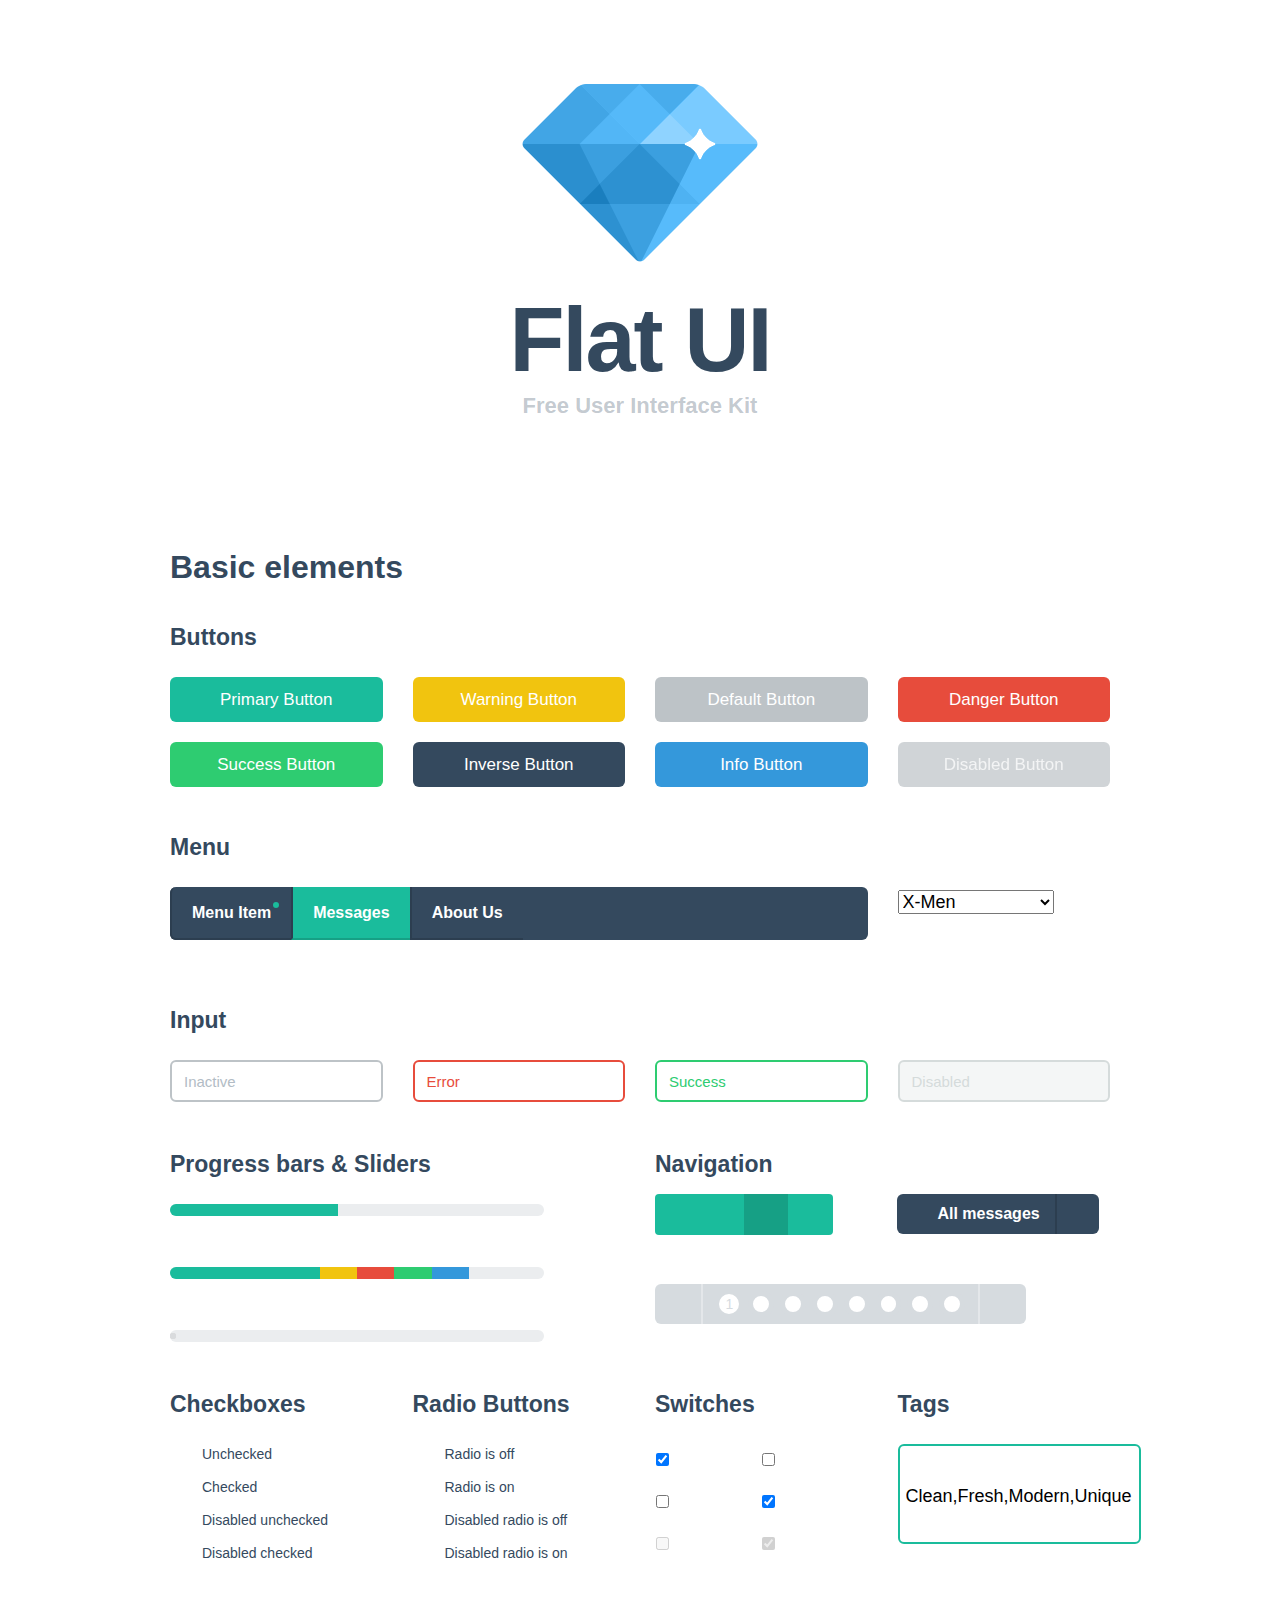
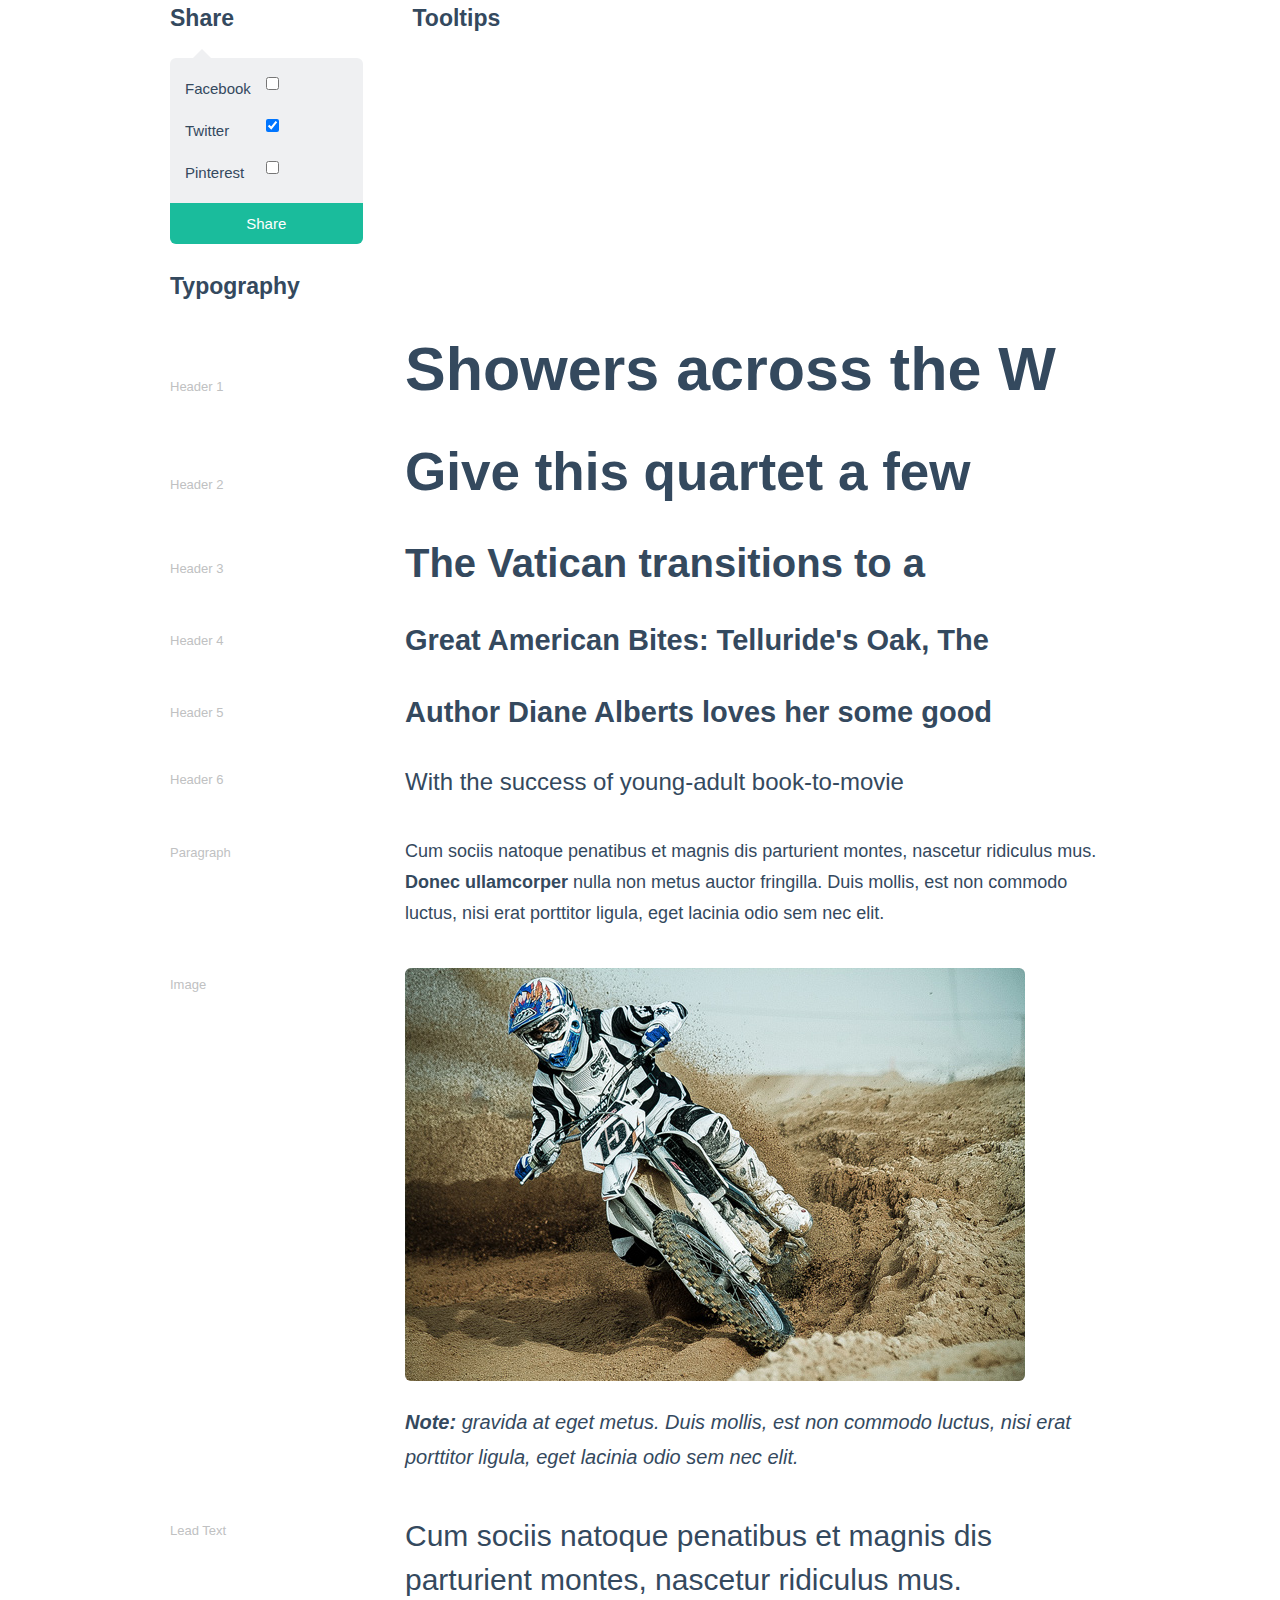
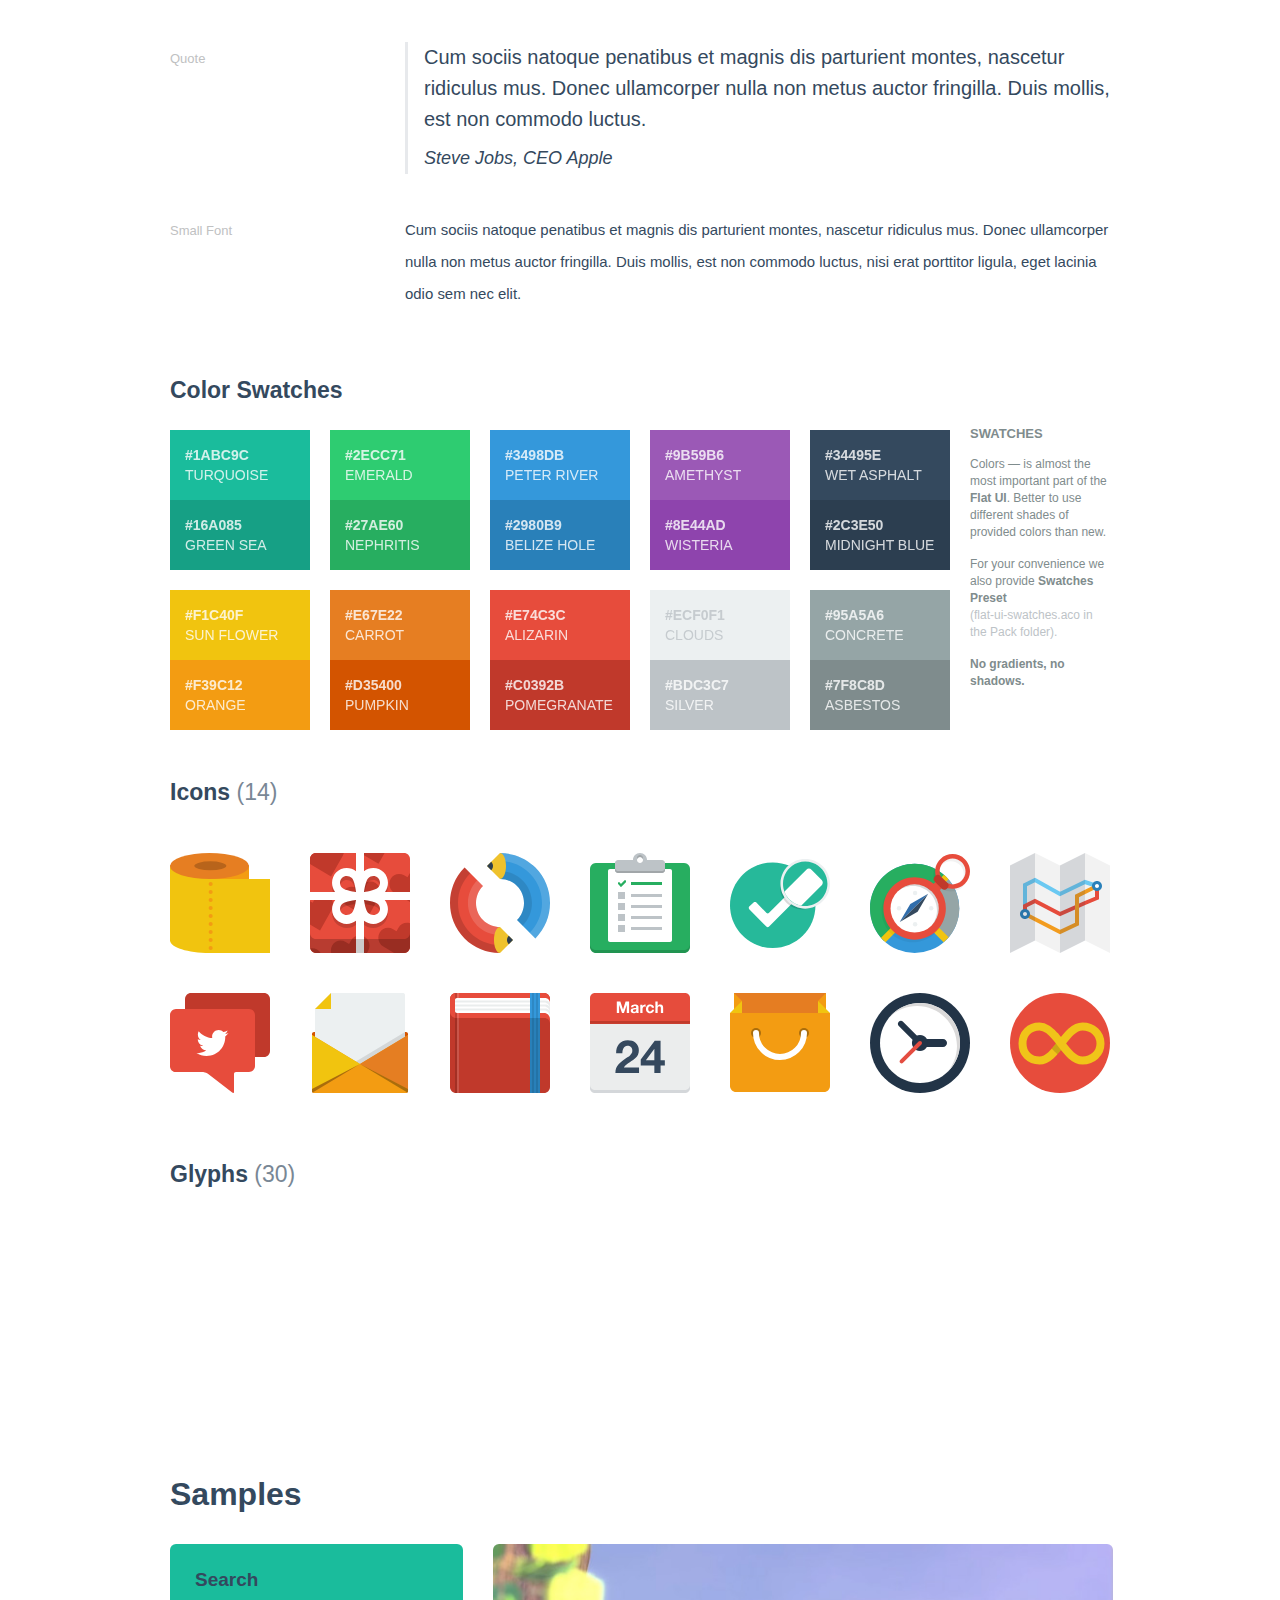
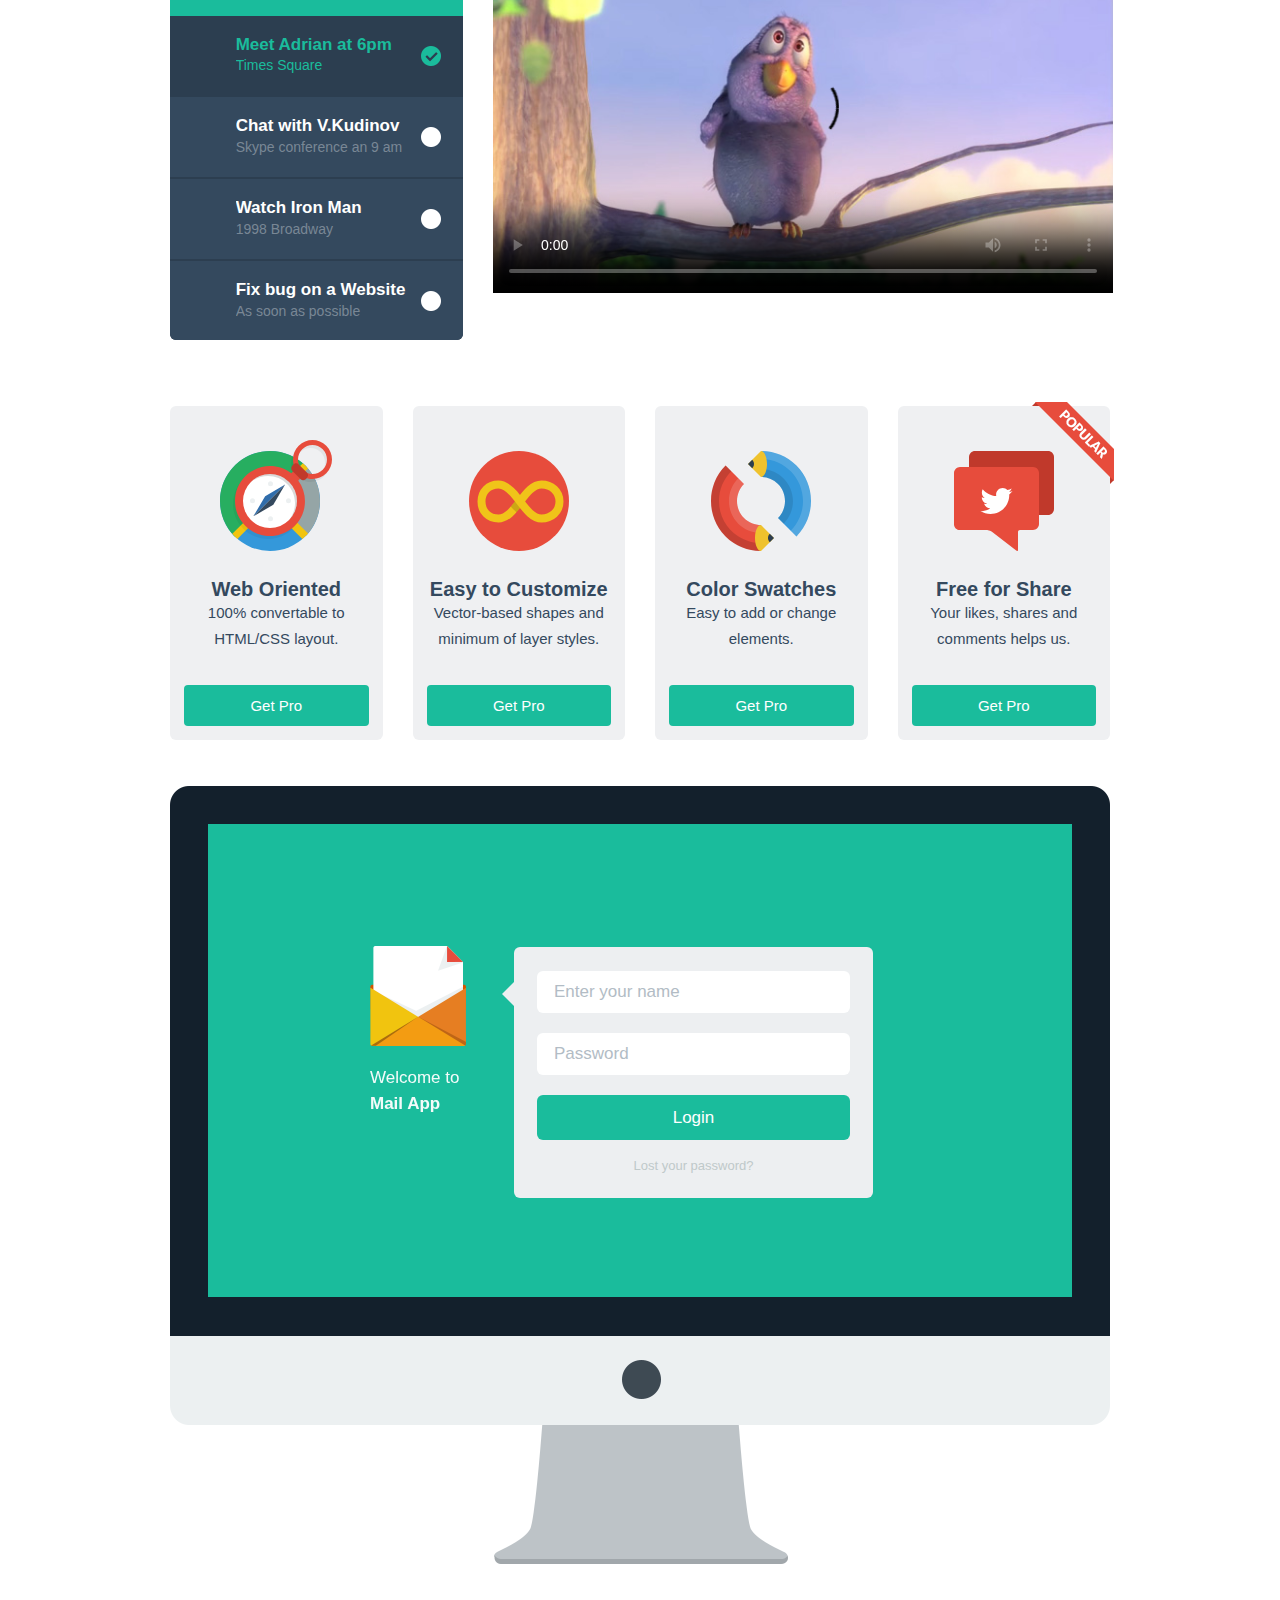
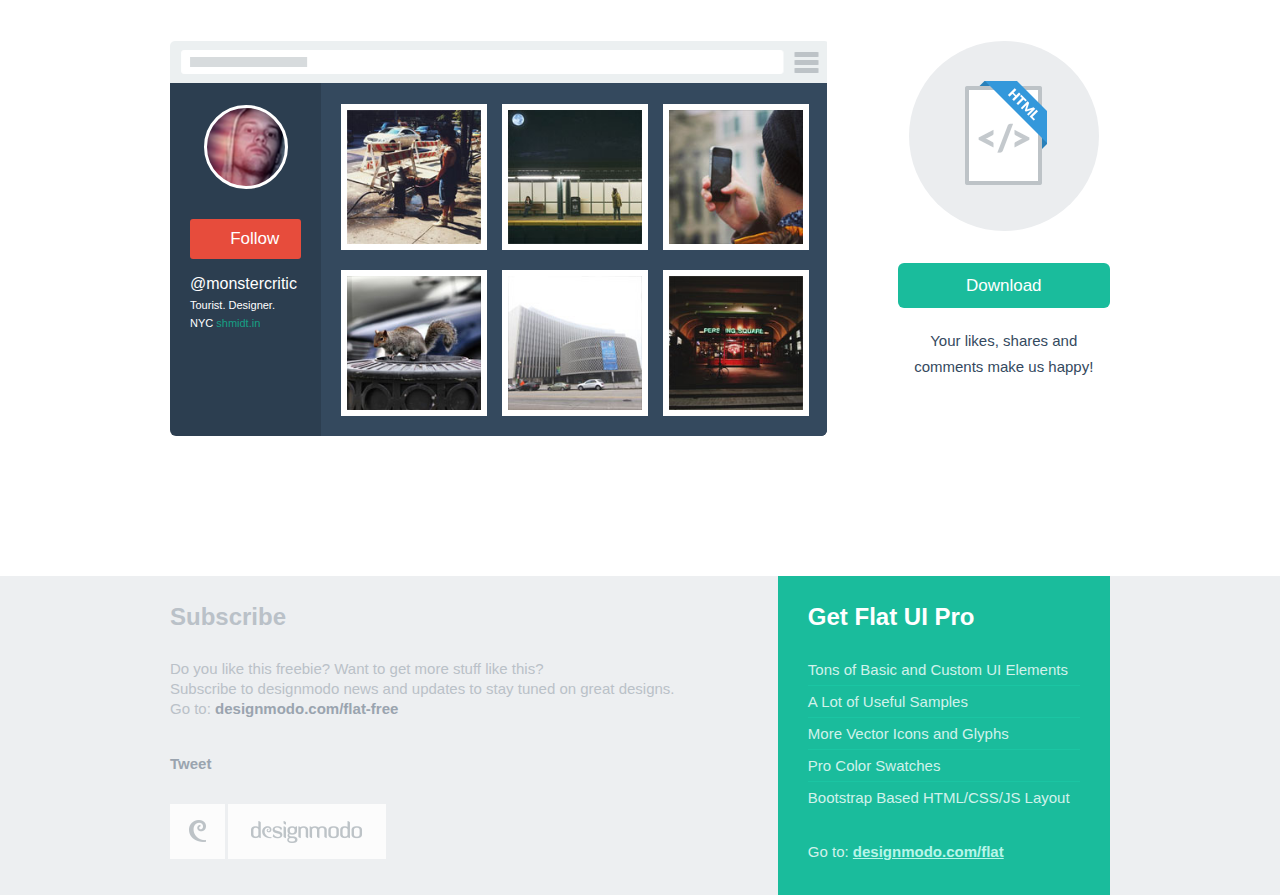
==== commit 7d6e5014: "Flat UI" ====
--- a/index.html
+++ b/index.html
@@ -2,181 +2,777 @@
 <html lang="en">
   <head>
     <meta charset="utf-8">
-    <title>My Githib Home</title>
+    <title>Flat UI - Free User Interface Kit</title>
     <meta name="viewport" content="width=device-width, initial-scale=1.0">
-    <meta name="description" content="This is my Github home. Built with Bootstrap">
-    <meta name="author" content="Dinesh Vasudevan">
-    <link href="css/bootstrap.css" rel="stylesheet">
-    <style type="text/css">
-      body {
-        padding-top: 60px;
-        padding-bottom: 40px;
-      }
-      .sidebar-nav {
-        padding: 9px 0;
-      }
-    </style>
-    <link href="css/bootstrap-responsive.css" rel="stylesheet">
+
+    <!-- Loading Bootstrap -->
+    <link href="bootstrap/css/bootstrap.css" rel="stylesheet">
+
+    <!-- Loading Flat UI -->
     <link href="css/flat-ui.css" rel="stylesheet">
+    <link href="css/demo.css" rel="stylesheet">
+
+    <link rel="shortcut icon" href="images/favicon.ico">
+
+    <!-- HTML5 shim, for IE6-8 support of HTML5 elements. All other JS at the end of file. -->
+    <!--[if lt IE 9]>
+      <script src="js/html5shiv.js"></script>
+    <![endif]-->
   </head>
   <body>
-    <div class="navbar navbar-fixed-top">
-      <div class="navbar-inner">
-        <div class="container-fluid">
-
-          <a class="btn btn-navbar" data-toggle="collapse" data-target=".nav-collapse">
-            <span class="icon-bar"></span>
-            <span class="icon-bar"></span>
-            <span class="icon-bar"></span>
-          </a>
-          <a class="brand" href="#">Dinesh Vasudevan</a>
-          <div class="nav-collapse">
-            <ul class="nav">
-
-              <li class="active"><a href="#">Home</a></li>
-              <li><a href="#about">About</a></li>
-              <li><a href="#contact">Contact</a></li>
+    <div class="container">
+      <div class="demo-headline">
+        <h1 class="demo-logo">
+          <div class="logo"></div>
+          Flat UI
+          <small>Free User Interface Kit</small>
+        </h1>
+      </div> <!-- /demo-headline -->
+
+      <h1 class="demo-section-title">Basic elements</h1>
+      <h3 class="demo-panel-title">Buttons</h3>
+
+      <div class="row demo-row">
+        <div class="col-md-3">
+          <a href="#fakelink" class="btn btn-block btn-lg btn-primary">Primary Button</a>
+        </div>
+        <div class="col-md-3">
+          <a href="#fakelink" class="btn btn-block btn-lg btn-warning">Warning Button</a>
+        </div>
+        <div class="col-md-3">
+          <a href="#fakelink" class="btn btn-block btn-lg btn-default">Default Button</a>
+        </div>
+        <div class="col-md-3">
+          <a href="#fakelink" class="btn btn-block btn-lg btn-danger">Danger Button</a>
+        </div>
+      </div> <!-- /row -->
+
+      <div class="row demo-row">
+        <div class="col-md-3">
+          <a href="#fakelink" class="btn btn-block btn-lg btn-success">Success Button</a>
+        </div>
+        <div class="col-md-3">
+          <a href="#fakelink" class="btn btn-block btn-lg btn-inverse">Inverse Button</a>
+        </div>
+        <div class="col-md-3">
+          <a href="#fakelink" class="btn btn-block btn-lg btn-info">Info Button</a>
+        </div>
+        <div class="col-md-3">
+          <a href="#fakelink" class="btn btn-block btn-lg btn-default disabled">Disabled Button</a>
+        </div>
+      </div> <!-- /row -->
+
+      <h3 class="demo-panel-title">Menu</h3>
+      <div class="row demo-row">
+        <div class="col-md-9">
+          <div class="navbar navbar-inverse">
+            <div class="navbar-header">
+              <button type="button" class="btn btn-navbar" data-toggle="collapse" data-target=".navbar-collapse-01"></button>
+            </div>
+            <div class="navbar-collapse collapse navbar-collapse-01">
+              <ul class="nav navbar-nav navbar-left">
+                <li>
+                  <a href="#fakelink">
+                    Menu Item
+                    <span class="navbar-unread">1</span>
+                  </a>
+                </li>
+                <li class="active">
+                  <a href="#fakelink">
+                    Messages
+                    <span class="navbar-unread">1</span>
+                  </a>
+                  <ul>
+                    <li><a href="#fakelink">Element One</a></li>
+                    <li>
+                      <a href="#fakelink">Sub menu</a>
+                      <ul>
+                        <li><a href="#fakelink">Element One</a></li>
+                        <li><a href="#fakelink">Element Two</a></li>
+                        <li><a href="#fakelink">Element Three</a></li>
+                      </ul> <!-- /Sub menu -->
+                    </li>
+                    <li><a href="#fakelink">Element Three</a></li>
+                  </ul> <!-- /Sub menu -->
+                </li>
+                <li>
+                  <a href="#fakelink">
+                    About Us
+                  </a>
+                </li>
+              </ul>
+            </div><!--/.nav -->
+          </div>
+        </div>
+        <div class="col-md-3">
+          <select name="herolist" value="X-Men" class="select-block">
+            <option value="0">Choose hero</option>
+            <option value="1">Spider Man</option>
+            <option value="2">Wolverine</option>
+            <option value="3">Captain America</option>
+            <option value="X-Men" selected="selected">X-Men</option>
+            <option value="Crocodile">Crocodile</option>
+          </select>
+        </div>
+      </div> <!-- /row -->
+
+      <h3 class="demo-panel-title">Input</h3>
+      <div class="row">
+        <div class="col-md-3">
+          <div class="form-group">
+            <input type="text" value="" placeholder="Inactive" class="form-control" />
+          </div>
+        </div>
+        <div class="col-md-3">
+          <div class="form-group has-error">
+            <input type="text" value="Error" class="form-control" />
+          </div>
+        </div>
+        <div class="col-md-3">
+          <div class="form-group has-success">
+            <input type="text" value="Success" class="form-control" />
+            <span class="input-icon fui-check-inverted"></span>
+          </div>
+        </div>
+        <div class="col-md-3">
+          <div class="form-group">
+            <input type="text" value="Disabled" disabled="disabled" class="form-control" />
+          </div>
+        </div>
+      </div> <!-- /row -->
+
+      <div class="row">
+        <div class="col-md-5">
+          <h3 class="demo-panel-title">Progress bars &amp; Sliders</h3>
+          <div class="progress">
+            <div class="progress-bar" style="width: 45%;"></div>
+          </div>
+          <br/>
+          <div class="progress">
+            <div class="progress-bar" style="width: 40%;"></div>
+            <div class="progress-bar progress-bar-warning" style="width: 10%;"></div>
+            <div class="progress-bar progress-bar-danger" style="width: 10%;"></div>
+            <div class="progress-bar progress-bar-success" style="width: 10%;"></div>
+            <div class="progress-bar progress-bar-info" style="width: 10%;"></div>
+          </div>
+          <br/>
+          <div id="slider" class="ui-slider">
+            <div class="ui-slider-segment"></div>
+            <div class="ui-slider-segment"></div>
+            <div class="ui-slider-segment"></div>
+          </div>
+        </div> <!-- /sliders -->
+
+        <div class="col-md-6 col-md-offset-1">
+          <h3 class="demo-panel-title">Navigation</h3>
+          <div class="row demo-navigation">
+            <div class="col-md-6">
+              <div class="btn-toolbar">
+                <div class="btn-group">
+                  <a class="btn btn-primary" href="#fakelink"><span class="fui-time"></span></a>
+                  <a class="btn btn-primary" href="#fakelink"><span class="fui-photo"></span></a>
+                  <a class="btn btn-primary active" href="#fakelink"><span class="fui-heart"></span></a>
+                  <a class="btn btn-primary" href="#fakelink"><span class="fui-eye"></span></a>
+                </div>
+              </div> <!-- /toolbar -->
+            </div>
+            <div class="col-md-6 demo-pager">
+              <ul class="pager">
+                <li class="previous">
+                  <a href="#fakelink">
+                    <span class="fui-arrow-left"></span>
+                    <span>All messages</span>
+                  </a>
+                </li>
+                <li class="next">
+                  <a href="#fakelink">
+                    <span class="fui-arrow-right"></span>
+                  </a>
+                </li>
+              </ul> <!-- /pager -->
+            </div>
+          </div> <!-- /demo-navigation -->
+
+          <div class="pagination">
+            <ul>
+              <li class="previous"><a href="#fakelink" class="fui-arrow-left"></a></li>
+              <li class="active"><a href="#fakelink">1</a></li>
+              <li><a href="#fakelink">2</a></li>
+              <li><a href="#fakelink">3</a></li>
+              <li><a href="#fakelink">4</a></li>
+              <li><a href="#fakelink">5</a></li>
+              <li><a href="#fakelink">6</a></li>
+              <li><a href="#fakelink">7</a></li>
+              <li><a href="#fakelink">8</a></li>
+              <li class="next"><a href="#fakelink" class="fui-arrow-right"></a></li>
             </ul>
-          </div><!--/.nav-collapse -->
-
+          </div> <!-- /pagination -->
+        </div> <!-- /navigation -->
+      </div> <!-- /row -->
+
+      <div class="row">
+        <div class="col-md-3">
+          <h3 class="demo-panel-title">Checkboxes</h3>
+          <label class="checkbox" for="checkbox1">
+            <input type="checkbox" value="" id="checkbox1" data-toggle="checkbox">
+            Unchecked
+          </label>
+          <label class="checkbox" for="checkbox2">
+            <input type="checkbox" checked="checked" value="" id="checkbox2" data-toggle="checkbox" checked="">
+            Checked
+          </label>
+          <label class="checkbox" for="checkbox3">
+            <input type="checkbox" value="" id="checkbox3" data-toggle="checkbox" disabled="">
+            Disabled unchecked
+          </label>
+          <label class="checkbox" for="checkbox4">
+            <input type="checkbox" checked="checked" value="" id="checkbox4" data-toggle="checkbox" disabled="" checked="">
+            Disabled checked
+          </label>
+        </div> <!-- /checkboxes col-md-3 -->
+
+        <div class="col-md-3">
+          <h3 class="demo-panel-title">Radio Buttons</h3>
+          <label class="radio">
+            <input type="radio" name="optionsRadios" id="optionsRadios1" value="option1" data-toggle="radio">
+            Radio is off
+          </label>
+          <label class="radio">
+            <input type="radio" name="optionsRadios" id="optionsRadios2" value="option1" data-toggle="radio" checked="">
+            Radio is on
+          </label>
+
+          <label class="radio">
+            <input type="radio" name="optionsRadiosDisabled" id="optionsRadios3" value="option2" data-toggle="radio" disabled="">
+            Disabled radio is off
+          </label>
+          <label class="radio">
+            <input type="radio" name="optionsRadiosDisabled" id="optionsRadios4" value="option2" data-toggle="radio" checked="" disabled="">
+            Disabled radio is on
+          </label>
+        </div> <!-- /radios col-md-3 -->
+
+        <div class="col-md-3">
+          <h3 class="demo-panel-title">Switches</h3>
+
+          <table width="100%">
+            <tr>
+              <td width="50%" class="pbm">
+                <input type="checkbox" checked="" data-toggle="switch" />
+              </td>
+
+              <td class="pbm">
+                <input type="checkbox" data-toggle="switch" />
+              </td>
+            </tr>
+            <tr>
+              <td class="pbm">
+                <div class="switch switch-square" data-on-label="<i class='fui-check'></i>" data-off-label="<i class='fui-cross'></i>">
+                  <input type="checkbox" />
+                </div>
+              </td>
+
+              <td class="pbm">
+                <div class="switch switch-square" data-on-label="<i class='fui-check'></i>" data-off-label="<i class='fui-cross'></i>">
+                  <input type="checkbox" checked />
+                </div>
+              </td>
+            </tr>
+            <tr>
+              <td>
+                <input type="checkbox" disabled data-toggle="switch" />
+              </td>
+
+              <td>
+                <input type="checkbox" checked disabled data-toggle="switch" />
+              </td>
+            </tr>
+          </table>
+        </div> <!-- /toggles col-md-3 -->
+
+        <div class="col-md-3">
+          <h3 class="demo-panel-title">Tags</h3>
+          <input name="tagsinput" id="tagsinput" class="tagsinput" value="Clean,Fresh,Modern,Unique" />
+        </div>
+      </div> <!-- /row -->
+
+      <div class="row">
+        <div class="col-md-3">
+          <h3 class="demo-panel-title">Share</h3>
+          <div class="share mrl">
+            <ul>
+              <li>
+                <label class="share-label" for="share-toggle2">Facebook</label>
+                <input type="checkbox" data-toggle="switch" />
+              </li>
+              <li>
+                <label class="share-label" for="share-toggle4">Twitter</label>
+                <input type="checkbox" checked="" data-toggle="switch" />
+              </li>
+              <li>
+                <label class="share-label" for="share-toggle6">Pinterest</label>
+                <input type="checkbox" data-toggle="switch" />
+              </li>
+            </ul>
+            <a href="#" class="btn btn-primary btn-block btn-large">Share</a>
+          </div> <!-- /share -->
+        </div>
+
+        <div class="col-md-3">
+          <div class="demo-tooltips">
+            <h3 class="demo-panel-title">Tooltips</h3>
+            <p align="center" data-toggle="tooltip" data-placement="bottom" title="Tooltip under the text."></p>
+            <p align="center" data-toggle="tooltip" title="Here is the sample of talltooltip that contains three lines or more. More."></p>
+          </div>
+        </div> <!-- /col-md-3 with tooltips -->
+      </div> <!-- /row -->
+
+      <div class="demo-row typography-row">
+        <div class="demo-title">
+          <h3 class="demo-panel-title">Typography</h3>
+        </div>
+        <div class="demo-content">
+          <div class="demo-type-example">
+            <h1><span class="demo-heading-note">Header 1</span>Showers across the W</h1>
+          </div>
+          <div class="demo-type-example">
+            <h2><span class="demo-heading-note">Header 2</span>Give this quartet a few</h2>
+          </div>
+          <div class="demo-type-example">
+            <h3><span class="demo-heading-note">Header 3</span>The Vatican transitions to a</h3>
+          </div>
+          <div class="demo-type-example">
+            <h4><span class="demo-heading-note">Header 4</span>Great American Bites: Telluride's Oak, The</h4>
+          </div>
+          <div class="demo-type-example">
+            <h5><span class="demo-heading-note">Header 5</span>Author Diane Alberts loves her some good</h5>
+          </div>
+          <div class="demo-type-example">
+            <h6><span class="demo-heading-note">Header 6</span>With the success of young-adult book-to-movie</h6>
+          </div>
+          <div class="demo-type-example">
+            <span class="demo-text-note">Paragraph</span>
+            <p>Cum sociis natoque penatibus et magnis dis parturient montes, nascetur ridiculus mus. <strong>Donec ullamcorper</strong> nulla non metus auctor fringilla. Duis mollis, est non commodo luctus, nisi erat porttitor ligula, eget lacinia odio sem nec elit.</p>
+          </div>
+          <div class="demo-type-example">
+            <span class="demo-text-note">Image</span>
+            <img src="images/exaple-image.jpg" alt="exaple-image" class="img-rounded img-responsive">
+            <p class="img-comment"><strong>Note:</strong> gravida at eget metus. Duis mollis, est non commodo luctus, nisi erat porttitor ligula, eget lacinia odio sem nec elit.</p>
+          </div>
+          <div class="demo-type-example">
+            <span class="demo-text-note">Lead Text</span>
+            <p class="lead">Cum sociis natoque penatibus et magnis dis parturient montes, nascetur ridiculus mus.</p>
+          </div>
+          <div class="demo-type-example">
+            <span class="demo-text-note">Quote</span>
+            <blockquote>
+              <p>Cum sociis natoque penatibus et magnis dis parturient montes, nascetur ridiculus mus. Donec ullamcorper nulla non metus auctor fringilla. Duis mollis, est non commodo luctus.</p>
+              <small>Steve Jobs, CEO Apple</small>
+            </blockquote>
+          </div>
+          <div class="demo-type-example">
+            <span class="demo-text-note">Small Font</span>
+            <p><small>Cum sociis natoque penatibus et magnis dis parturient montes, nascetur ridiculus mus. Donec ullamcorper nulla non metus auctor fringilla. Duis mollis, est non commodo luctus, nisi erat porttitor ligula, eget lacinia odio sem nec elit.</small></p>
+          </div>
+        </div><!-- /.demo-content-wide -->
+      </div><!-- /.demo-row -->
+
+      <h3 class="demo-panel-title">Color Swatches</h3>
+      <div class="row demo-swatches-row">
+        <div class="swatches-col">
+          <div class="pallete-item">
+            <dl class="palette palette-turquoise">
+                <dt>#1abc9c</dt>
+                <dd>Turquoise</dd>
+              </dl>
+              <dl class="palette palette-green-sea">
+                <dt>#16a085</dt>
+                <dd>Green sea</dd>
+              </dl>
+          </div>
+          <div class="pallete-item">
+            <dl class="palette palette-emerald">
+              <dt>#2ecc71</dt>
+              <dd>Emerald</dd>
+            </dl>
+            <dl class="palette palette-nephritis">
+              <dt>#27ae60</dt>
+              <dd>Nephritis</dd>
+            </dl>
+          </div>
+          <div class="pallete-item">
+            <dl class="palette palette-peter-river">
+              <dt>#3498db</dt>
+              <dd>Peter river</dd>
+            </dl>
+            <dl class="palette palette-belize-hole">
+              <dt>#2980b9</dt>
+              <dd>Belize hole</dd>
+            </dl>
+          </div>
+          <div class="pallete-item">
+            <dl class="palette palette-amethyst">
+              <dt>#9b59b6</dt>
+              <dd>Amethyst</dd>
+            </dl>
+            <dl class="palette palette-wisteria">
+              <dt>#8e44ad</dt>
+              <dd>Wisteria</dd>
+            </dl>
+          </div>
+          <div class="pallete-item">
+            <dl class="palette palette-wet-asphalt">
+              <dt>#34495e</dt>
+              <dd>Wet asphalt</dd>
+            </dl>
+            <dl class="palette palette-midnight-blue">
+              <dt>#2c3e50</dt>
+              <dd>Midnight blue</dd>
+            </dl>
+          </div>
+          <div class="pallete-item">
+            <dl class="palette palette-sun-flower">
+              <dt>#f1c40f</dt>
+              <dd>Sun flower</dd>
+            </dl>
+            <dl class="palette palette-orange">
+              <dt>#f39c12</dt>
+              <dd>Orange</dd>
+            </dl>
+          </div>
+          <div class="pallete-item">
+            <dl class="palette palette-carrot">
+              <dt>#e67e22</dt>
+              <dd>Carrot</dd>
+            </dl>
+            <dl class="palette palette-pumpkin">
+              <dt>#d35400</dt>
+              <dd>Pumpkin</dd>
+            </dl>
+          </div>
+          <div class="pallete-item">
+            <dl class="palette palette-alizarin">
+              <dt>#e74c3c</dt>
+              <dd>Alizarin</dd>
+            </dl>
+            <dl class="palette palette-pomegranate">
+              <dt>#c0392b</dt>
+              <dd>Pomegranate</dd>
+            </dl>
+          </div>
+          <div class="pallete-item">
+            <dl class="palette palette-clouds">
+              <dt>#ecf0f1</dt>
+              <dd>Clouds</dd>
+            </dl>
+            <dl class="palette palette-silver">
+              <dt>#bdc3c7</dt>
+              <dd>Silver</dd>
+            </dl>
+          </div>
+          <div class="pallete-item">
+            <dl class="palette palette-concrete">
+              <dt>#95a5a6</dt>
+              <dd>Concrete</dd>
+            </dl>
+            <dl class="palette palette-asbestos">
+              <dt>#7f8c8d</dt>
+              <dd>Asbestos</dd>
+            </dl>
+          </div>
+        </div> <!-- /swatches items -->
+        <div class="swatches-desc-col">
+          <h6 class="palette-headline">SWATCHES</h6>
+          <p class="palette-paragraph">
+            Colors &mdash; is almost the most important part of the <strong>Flat UI</strong>. Better to use different shades of provided colors than new.
+          </p>
+          <p class="palette-paragraph">
+            For your convenience we also provide <strong>Swatches Preset</strong> <span>(flat&#8209;ui&#8209;swatches.aco in the Pack folder).</span>
+          </p>
+          <p class="palette-paragraph">
+            <strong>No gradients, no shadows.</strong>
+          </p>
+        </div> <!-- /swatches desc -->
+      </div> <!-- /swatches row -->
+
+      <h3 class="demo-panel-title">Icons <small>(14)</small></h3>
+      <div class="demo-illustrations">
+        <div class="demo-content">
+          <div><img src="images/icons/svg/toilet-paper.svg" alt="Toilet-Paper"></div>
+          <div><img src="images/icons/svg/gift-box.svg" alt="Gift-Box"></div>
+          <div><img src="images/icons/svg/pencils.svg" alt="Pensils"></div>
+          <div><img src="images/icons/svg/clipboard.svg" alt="Clipboard"></div>
+          <div><img src="images/icons/svg/retina.svg" alt="Retina"></div>
+          <div><img src="images/icons/svg/compas.svg" alt="Compas"></div>
+          <div><img src="images/icons/svg/map.svg" alt="Map"></div>
+          <div><img src="images/icons/svg/chat.svg" alt="Chat"></div>
+          <div><img src="images/icons/svg/mail.svg" alt="Mail"></div>
+          <div><img src="images/icons/svg/book.svg" alt="Book"></div>
+          <div><img src="images/icons/svg/calendar.svg" alt="Calendar"></div>
+          <div><img src="images/icons/svg/paper-bag.svg" alt="Pocket"></div>
+          <div><img src="images/icons/svg/clocks.svg" alt="Watches"></div>
+          <div><img src="images/icons/svg/loop.svg" alt="Infinity-Loop"></div>
         </div>
       </div>
-    </div>
-
-    <div class="container-fluid">
-      <div class="row-fluid">
-        <div class="span2">
-          <div class="well sidebar-nav">
-            <ul class="nav nav-list">
-
-              <li class="nav-header">Sidebar</li>
-              <li class="active"><a href="#">Link</a></li>
-              <li><a href="#">Link</a></li>
-              <li><a href="#">Link</a></li>
-              <li><a href="#">Link</a></li>
-              <li class="nav-header">Sidebar</li>
-
-              <li><a href="#">Link</a></li>
-              <li><a href="#">Link</a></li>
-              <li><a href="#">Link</a></li>
-              <li><a href="#">Link</a></li>
-              <li><a href="#">Link</a></li>
-              <li><a href="#">Link</a></li>
-
-              <li class="nav-header">Sidebar</li>
-              <li><a href="#">Link</a></li>
-              <li><a href="#">Link</a></li>
-              <li><a href="#">Link</a></li>
+
+
+      <h3 class="demo-panel-title">Glyphs <small>(30)</small></h3>
+      <div class="demo-icons">
+        <div class="demo-content">
+          <span class="fui-arrow-right"></span>
+          <span class="fui-arrow-left"></span>
+          <span class="fui-cmd"></span>
+          <span class="fui-check-inverted"></span>
+          <span class="fui-heart"></span>
+          <span class="fui-location"></span>
+          <span class="fui-plus"></span>
+          <span class="fui-check"></span>
+          <span class="fui-cross"></span>
+          <span class="fui-list"></span>
+          <span class="fui-new"></span>
+          <span class="fui-video"></span>
+          <span class="fui-photo"></span>
+          <span class="fui-volume"></span>
+          <span class="fui-time"></span>
+          <span class="fui-eye"></span>
+          <span class="fui-chat"></span>
+          <span class="fui-search"></span>
+          <span class="fui-user"></span>
+          <span class="fui-mail"></span>
+          <span class="fui-lock"></span>
+          <span class="fui-gear"></span>
+          <span class="fui-radio-unchecked"></span>
+          <span class="fui-radio-checked"></span>
+          <span class="fui-checkbox-unchecked"></span>
+          <span class="fui-checkbox-checked"></span>
+          <span class="fui-calendar-solid"></span>
+          <span class="fui-pause"></span>
+          <span class="fui-play"></span>
+          <span class="fui-check-inverted-2"></span>
+        </div>
+      </div> <!-- /icon font row -->
+
+      <h1 class="demo-section-title mbl pbl">Samples</h1>
+      <div class="row demo-samples">
+        <div class="col-md-4">
+          <div class="todo">
+            <div class="todo-search">
+              <input class="todo-search-field" type="search" value="" placeholder="Search" />
+            </div>
+            <ul>
+              <li class="todo-done">
+                <div class="todo-icon fui-user"></div>
+                <div class="todo-content">
+                  <h4 class="todo-name">
+                    Meet <strong>Adrian</strong> at <strong>6pm</strong>
+                  </h4>
+                  Times Square
+                </div>
+              </li>
+              <li>
+                <div class="todo-icon fui-list"></div>
+                <div class="todo-content">
+                  <h4 class="todo-name">
+                    Chat with <strong>V.Kudinov</strong>
+                  </h4>
+                  Skype conference an 9 am
+                </div>
+              </li>
+              <li>
+                <div class="todo-icon fui-eye"></div>
+                <div class="todo-content">
+                  <h4 class="todo-name">
+                    Watch <strong>Iron Man</strong>
+                  </h4>
+                  1998 Broadway
+                </div>
+              </li>
+              <li>
+                <div class="todo-icon fui-time"></div>
+                <div class="todo-content">
+                  <h4 class="todo-name">
+                    Fix bug on a <strong>Website</strong>
+                  </h4>
+                  As soon as possible
+                </div>
+              </li>
             </ul>
-          </div><!--/.well -->
-        </div><!--/span-->
-
-        <div class="span10">
-          <div class="hero-unit">
-			<ul class="thumbnails">
-				<li class="span3">
-					<div class="thumbnail">
-						<img src="http://www.9ori.com/en/media/images/b598859cd4.jpg" alt="">
-						<h5>:P</h5>
-						<p>Let the right one in</p>
-					</div>
-				</li>
-				<li class="span3">
-					<div class="thumbnail">
-						<img src="http://www.9ori.com/en/media/images/b598859cd4.jpg" alt="">
-						<h5>:P</h5>
-						<p>Let the right one in</p>
-					</div>
-				</li>
-				<li class="span3">
-					<div class="thumbnail">
-						<img src="http://www.9ori.com/en/media/images/b598859cd4.jpg" alt="">
-						<h5>:P</h5>
-						<p>Let the right one in</p>
-					</div>
-				</li>
-			</ul>
-            <p><a class="btn btn-primary btn-large">Learn more &raquo;</a></p>
-          </div>
-          <div class="row-fluid">
-            <div class="span4">
-              <h2>I have been here .. </h2>
-              <p>As in I have work with these companies .. </p>
-            </div>
-          </div>
-          <div class="row-fluid">
-
-
-
-
-			<ul class="thumbnails">
-				<li class="span3">
-					<div class="thumbnail">
-						<img src="http://www.globallogic.com/templates/globallogic_main/images/logo.png" alt="">
-						<h5>Globallogic</h5>
-					</div>
-				</li>
-				<li class="span3">
-					<div class="thumbnail">
-						<img src="http://www.hdicon.com/wp-content/uploads/2010/05/Yahoo_purple.png" alt="">
-						<h5>Yahoo!</h5>
-					</div>
-				</li>
-				<li class="span3">
-					<div class="thumbnail">
-						<img src="http://media.marketwire.com/attachments/200905/534775_netapp_logo.gif" alt="">
-						<h5>NetApp</h5>
-					</div>
-				</li>
-			</ul>
-            <div class="span4">
-              <h2>Heading</h2>
-              <p>Donec id elit non mi porta gravida at eget metus. Fusce dapibus, tellus ac cursus commodo, tortor mauris condimentum nibh, ut fermentum massa justo sit amet risus. Etiam porta sem malesuada magna mollis euismod. Donec sed odio dui. </p>
-              <p><a class="btn" href="#">View details &raquo;</a></p>
-            </div><!--/span-->
-            <div class="span4">
-              <h2>Heading</h2>
-
-              <p>Donec id elit non mi porta gravida at eget metus. Fusce dapibus, tellus ac cursus commodo, tortor mauris condimentum nibh, ut fermentum massa justo sit amet risus. Etiam porta sem malesuada magna mollis euismod. Donec sed odio dui. </p>
-              <p><a class="btn" href="#">View details &raquo;</a></p>
-            </div><!--/span-->
-            <div class="span4">
-              <h2>Heading</h2>
-              <p>Donec id elit non mi porta gravida at eget metus. Fusce dapibus, tellus ac cursus commodo, tortor mauris condimentum nibh, ut fermentum massa justo sit amet risus. Etiam porta sem malesuada magna mollis euismod. Donec sed odio dui. </p>
-              <p><a class="btn" href="#">View details &raquo;</a></p>
-
-            </div><!--/span-->
-          </div><!--/row-->
-          <div class="row-fluid">
-            <div class="span4">
-              <h2>Heading</h2>
-              <p>Donec id elit non mi porta gravida at eget metus. Fusce dapibus, tellus ac cursus commodo, tortor mauris condimentum nibh, ut fermentum massa justo sit amet risus. Etiam porta sem malesuada magna mollis euismod. Donec sed odio dui. </p>
-              <p><a class="btn" href="#">View details &raquo;</a></p>
-
-            </div><!--/span-->
-            <div class="span4">
-              <h2>Heading</h2>
-              <p>Donec id elit non mi porta gravida at eget metus. Fusce dapibus, tellus ac cursus commodo, tortor mauris condimentum nibh, ut fermentum massa justo sit amet risus. Etiam porta sem malesuada magna mollis euismod. Donec sed odio dui. </p>
-              <p><a class="btn" href="#">View details &raquo;</a></p>
-            </div><!--/span-->
-            <div class="span4">
-
-              <h2>Heading</h2>
-              <p>Donec id elit non mi porta gravida at eget metus. Fusce dapibus, tellus ac cursus commodo, tortor mauris condimentum nibh, ut fermentum massa justo sit amet risus. Etiam porta sem malesuada magna mollis euismod. Donec sed odio dui. </p>
-              <p><a class="btn" href="#">View details &raquo;</a></p>
-            </div><!--/span-->
-          </div><!--/row-->
-        </div><!--/span-->
-      </div><!--/row-->
-
-      <hr>
-
-      <footer>
-        <p>&copy; Dinesh 2012</p>
-      </footer>
-
-    </div><!--/.fluid-container-->
-    <script src="js/jquery-1.7.1.min.js"></script>
+          </div>
+        </div> <!-- /todo list -->
+
+        <div class="col-md-8 demo-video">
+          <!--[if !IE]> -->
+            <video class="video-js" controls preload="auto" width="620" height="349" poster="images/video/poster.jpg" data-setup="{}">
+              <source src="http://iurevych.github.com/Flat-UI-videos/big_buck_bunny.mp4" type="video/mp4">
+              <source src="http://iurevych.github.com/Flat-UI-videos/big_buck_bunny.webm" type="video/webm">
+            </video>
+          <!-- <![endif]-->
+
+          <!--[if IE]>
+            <video class="video-js" controls preload="auto" width="620" height="256" poster="http://video-js.zencoder.com/oceans-clip.jpg" data-setup="{}">
+              <source src="http://video-js.zencoder.com/oceans-clip.mp4" type='video/mp4'/>
+              <source src="http://video-js.zencoder.com/oceans-clip.webm" type='video/webm'/>
+            </video>
+          <![endif]-->
+        </div> <!-- /video -->
+      </div>
+
+      <div class="row demo-tiles">
+        <div class="col-md-3">
+          <div class="tile">
+            <img src="images/icons/svg/compas.svg" alt="Compas" class="tile-image big-illustration">
+            <h3 class="tile-title">Web Oriented</h3>
+            <p>100% convertable to HTML/CSS layout.</p>
+            <a class="btn btn-primary btn-large btn-block" href="http://designmodo.com/flat">Get Pro</a>
+          </div>
+        </div>
+
+        <div class="col-md-3">
+          <div class="tile">
+            <img src="images/icons/svg/loop.svg" alt="Infinity-Loop" class="tile-image">
+            <h3 class="tile-title">Easy to Customize</h3>
+            <p>Vector-based shapes and minimum of layer styles.</p>
+            <a class="btn btn-primary btn-large btn-block" href="http://designmodo.com/flat">Get Pro</a>
+          </div>
+        </div>
+
+        <div class="col-md-3">
+          <div class="tile">
+            <img src="images/icons/svg/pencils.svg" alt="Pensils" class="tile-image">
+            <h3 class="tile-title">Color Swatches</h3>
+            <p>Easy to add or change elements. </p>
+            <a class="btn btn-primary btn-large btn-block" href="http://designmodo.com/flat">Get Pro</a>
+          </div>
+        </div>
+
+        <div class="col-md-3">
+          <div class="tile tile-hot">
+            <img src="images/icons/svg/chat.svg" alt="Chat" class="tile-image">
+            <h3 class="tile-title">Free for Share</h3>
+            <p>Your likes, shares and comments helps us.</p>
+            <a class="btn btn-primary btn-large btn-block" href="http://designmodo.com/flat">Get Pro</a>
+          </div>
+
+        </div>
+      </div> <!-- /tiles -->
+
+      <div class="login">
+        <div class="login-screen">
+          <div class="login-icon">
+            <img src="images/login/icon.png" alt="Welcome to Mail App" />
+            <h4>Welcome to <small>Mail App</small></h4>
+          </div>
+
+          <div class="login-form">
+            <div class="form-group">
+              <input type="text" class="form-control login-field" value="" placeholder="Enter your name" id="login-name" />
+              <label class="login-field-icon fui-user" for="login-name"></label>
+            </div>
+
+            <div class="form-group">
+              <input type="password" class="form-control login-field" value="" placeholder="Password" id="login-pass" />
+              <label class="login-field-icon fui-lock" for="login-pass"></label>
+            </div>
+
+            <a class="btn btn-primary btn-lg btn-block" href="#">Login</a>
+            <a class="login-link" href="#">Lost your password?</a>
+          </div>
+        </div>
+      </div>
+
+      <div class="row">
+        <div class="col-md-9">
+          <div class="demo-browser">
+            <div class="demo-browser-side">
+              <div class="demo-browser-author"></div>
+              <div class="demo-browser-action">
+                <a class="btn btn-danger btn-lg btn-block" href="http://twitter.com/monstercritic" target="_blank">
+                  Follow
+                </a>
+              </div>
+              <h5>@monstercritic</h5>
+              <h6>
+                Tourist. Designer. NYC
+                <a href="http://shmidt.in" target="_blank">shmidt.in</a>
+              </h6>
+            </div>
+            <div class="demo-browser-content">
+              <img src="images/demo/browser-pic-1.jpg" alt="" />
+              <img src="images/demo/browser-pic-2.jpg" alt="" />
+              <img src="images/demo/browser-pic-3.jpg" alt="" />
+              <img src="images/demo/browser-pic-4.jpg" alt="" />
+              <img src="images/demo/browser-pic-5.jpg" alt="" />
+              <img src="images/demo/browser-pic-6.jpg" alt="" />
+            </div>
+          </div>
+        </div>
+
+        <div class="col-md-3">
+          <div class="demo-download">
+            <img src="images/demo/html-icon.png" src="Free PSD" />
+          </div>
+
+          <a href="https://github.com/designmodo/Flat-UI/archive/master.zip" class="btn btn-primary btn-lg btn-block">Download</a>
+
+          <p class="demo-download-text">Your likes, shares and comments make us happy!</p>
+        </div>
+      </div> <!-- /download area -->
+
+    </div> <!-- /container -->
+
+    <footer>
+      <div class="container">
+        <div class="row">
+          <div class="col-md-7">
+            <h3 class="footer-title">Subscribe</h3>
+            <p>Do you like this freebie? Want to get more stuff like this?<br/>
+              Subscribe to designmodo news and updates to stay tuned on great designs.<br/>
+              Go to: <a href="http://designmodo.com/flat-free" target="_blank">designmodo.com/flat-free</a>
+            </p>
+
+            <p class="pvl">
+              <a href="https://twitter.com/share" class="twitter-share-button" data-url="http://designmodo.com/flat-free/" data-text="Flat UI Free - PSD&amp;amp;HTML User Interface Kit" data-via="designmodo">Tweet</a>
+              <script>!function(d,s,id){var js,fjs=d.getElementsByTagName(s)[0],p=/^http:/.test(d.location)?'http':'https';if(!d.getElementById(id)){js=d.createElement(s);js.id=id;js.src=p+'://platform.twitter.com/widgets.js';fjs.parentNode.insertBefore(js,fjs);}}(document, 'script', 'twitter-wjs');</script>
+              <iframe src="http://ghbtns.com/github-btn.html?user=designmodo&repo=Flat-UI&type=watch&count=true" height="20" width="107" frameborder="0" scrolling="0" style="width:105px; height: 20px;" allowTransparency="true"></iframe>
+              <iframe src="http://ghbtns.com/github-btn.html?user=designmodo&repo=Flat-UI&type=fork&count=true" height="20" width="107" frameborder="0" scrolling="0" style="width:105px; height: 20px;" allowTransparency="true"></iframe>
+              <iframe src="http://ghbtns.com/github-btn.html?user=designmodo&type=follow&count=true" height="20" width="195" frameborder="0" scrolling="0" style="width:195px; height: 20px;" allowTransparency="true"></iframe>
+            </p>
+
+            <a class="footer-brand" href="http://designmodo.com" target="_blank">
+              <img src="images/footer/logo.png" alt="Designmodo.com" />
+            </a>
+          </div> <!-- /col-md-7 -->
+
+          <div class="col-md-5">
+            <div class="footer-banner">
+              <h3 class="footer-title">Get Flat UI Pro</h3>
+              <ul>
+                <li>Tons of Basic and Custom UI Elements</li>
+                <li>A Lot of Useful Samples</li>
+                <li>More Vector Icons and Glyphs</li>
+                <li>Pro Color Swatches</li>
+                <li>Bootstrap Based HTML/CSS/JS Layout</li>
+              </ul>
+              Go to: <a href="http://designmodo.com/flat" target="_blank">designmodo.com/flat</a>
+            </div>
+          </div>
+        </div>
+      </div>
+    </footer>
+
+    <!-- Load JS here for greater good =============================-->
+    <script src="js/jquery-1.8.3.min.js"></script>
+    <script src="js/jquery-ui-1.10.3.custom.min.js"></script>
+    <script src="js/jquery.ui.touch-punch.min.js"></script>
     <script src="js/bootstrap.min.js"></script>
+    <script src="js/bootstrap-select.js"></script>
+    <script src="js/bootstrap-switch.js"></script>
+    <script src="js/flatui-checkbox.js"></script>
+    <script src="js/flatui-radio.js"></script>
+    <script src="js/jquery.tagsinput.js"></script>
+    <script src="js/jquery.placeholder.js"></script>
+    <script src="js/jquery.stacktable.js"></script>
+    <script src="http://vjs.zencdn.net/4.1/video.js"></script>
+    <script src="js/application.js"></script>
   </body>
 </html>
--- a/css/demo.css
+++ b/css/demo.css
@@ -0,0 +1,275 @@
+.dropdown-arrow-inverse {
+  border-bottom-color: #34495e !important;
+  border-top-color: #34495e !important;
+}
+.container {
+  max-width: 970px !important;
+}
+.demo-headline {
+  padding: 73px 0 110px;
+  text-align: center;
+}
+.demo-logo {
+  font: 900 90px/100px "Helvetica Neue", Helvetica, Arial, sans-serif;
+  letter-spacing: -2px;
+  margin: 10px 0;
+}
+.demo-logo .logo {
+  background: url(../images/demo/logo-mask.png) center 0 no-repeat;
+  background-size: 236px 181px;
+  height: 181px;
+  margin: 0 auto 26px;
+  overflow: hidden;
+  text-indent: -9999em;
+  width: 236px;
+}
+.demo-logo small {
+  color: rgba(52, 73, 94, 0.30000000000000004);
+  display: block;
+  font-size: 22px;
+  font-weight: 700;
+  letter-spacing: 0;
+  padding-top: 5px;
+}
+.demo-row {
+  margin-bottom: 20px;
+}
+.demo-row .demo-heading-note,
+.demo-row .demo-text-note {
+  display: block;
+  width: 260px;
+  position: absolute;
+  bottom: 10px;
+  left: 0;
+  font-size: 13px;
+  line-height: 13px;
+  color: #c0c1c2;
+  font-weight: 400;
+}
+.demo-row .demo-text-note {
+  bottom: auto;
+  top: 10px;
+}
+.demo-row.typography-row .demo-content {
+  float: none;
+  width: auto;
+  clear: both;
+}
+.demo-row.typography-row .demo-type-example {
+  padding-left: 25%;
+  margin-bottom: 40px;
+  position: relative;
+}
+.demo-section-title {
+  font: 900 32px/40px "Helvetica Neue", Helvetica, Arial, sans-serif;
+  margin: 10px 0;
+}
+.demo-panel-title {
+  padding-top: 20px;
+  margin: 2px 0 20px;
+  font: bold 23px/40px "Helvetica Neue", Helvetica, Arial, sans-serif;
+}
+.demo-panel-title small {
+  color: #798795;
+  font-size: inherit;
+  font-weight: 400;
+}
+.demo-navigation {
+  margin-bottom: -4px;
+  margin-top: -10px;
+}
+.demo-pager {
+  margin-top: -20px;
+}
+.demo-tooltips {
+  height: 126px;
+}
+.demo-tooltips .tooltip {
+  left: -8px !important;
+  position: relative !important;
+  top: -8px !important;
+}
+.demo-headings {
+  margin-bottom: 12px;
+}
+.demo-tiles {
+  margin-bottom: 46px;
+}
+.demo-icons {
+  font-size: 32px;
+  margin-left: -20px;
+  padding-left: 20px;
+}
+.demo-icons .demo-content {
+  margin: 0 0 0 -35px;
+}
+.demo-icons .demo-content > span {
+  display: inline-block;
+  margin: 0 0 32px 35px;
+  width: 24px;
+  font-size: 24px;
+}
+.demo-icons-tooltip {
+  bottom: 0;
+  color: #c2c8cf;
+  font-size: 12px;
+  left: 100%;
+  margin-left: 0 !important;
+  position: absolute;
+  width: 80px;
+}
+.demo-illustrations .demo-content {
+  margin: 0 0 0 -40px;
+  padding-top: 20px;
+}
+.demo-illustrations .demo-content:before,
+.demo-illustrations .demo-content:after {
+  content: " ";
+  /* 1 */
+
+  display: table;
+  /* 2 */
+
+}
+.demo-illustrations .demo-content:after {
+  clear: both;
+}
+.demo-illustrations .demo-content > div {
+  float: left;
+  width: 100px;
+  height: 100px;
+  line-height: 100px;
+  margin: 0 0 40px 40px;
+  text-align: center;
+}
+.demo-illustrations img {
+  display: inline-block;
+  max-height: 100px;
+  max-width: 100px;
+  vertical-align: middle;
+}
+.demo-samples {
+  margin-bottom: 46px;
+}
+.demo-video {
+  padding-top: 95px;
+  border-radius: 6px;
+}
+.demo-download-section {
+  float: none;
+  margin: 0 auto;
+  padding: 60px 0 90px 20px;
+  text-align: center;
+}
+.demo-download-section [class*='fui-'] {
+  margin: 3px 0 -3px;
+}
+.demo-download {
+  background-color: #ebedef;
+  height: 190px;
+  margin: 0 auto 32px;
+  padding: 40px 28px 30px 32px;
+  text-align: center;
+  width: 190px;
+  border-radius: 50%;
+}
+.demo-download img {
+  height: 104px;
+  width: 82px;
+}
+.demo-download-text {
+  font-size: 15px;
+  padding: 20px 0;
+  text-align: center;
+}
+.demo-text-box a:hover {
+  color: #1abc9c;
+}
+.demo-browser {
+  background: #2c3e50 url(../images/demo/browser.png) 0 0 no-repeat;
+  background-size: 659px 42px;
+  color: #ffffff;
+  margin: 0 41px 140px 0;
+  padding-top: 42px;
+  border-radius: 0 0 6px 6px;
+}
+.demo-browser-side {
+  float: left;
+  padding: 22px 20px;
+  width: 151px;
+}
+.demo-browser-side > h5 {
+  font-size: 16px;
+  margin-top: 4px;
+  margin-bottom: 3px;
+  text-transform: none;
+  font-weight: 400;
+}
+.demo-browser-side > h6 {
+  font-size: 11px;
+  font-weight: 300;
+  line-height: 18px;
+  margin-top: 3px;
+  text-transform: none;
+  -webkit-font-smoothing: subpixel-antialiased;
+}
+.demo-browser-author {
+  background: url(../images/demo/browser-author.jpg) center center no-repeat;
+  border: 3px solid #ffffff;
+  display: block;
+  height: 84px;
+  margin: 0 auto;
+  width: 84px;
+  border-radius: 50%;
+}
+.demo-browser-action {
+  padding: 30px 0 12px;
+}
+.demo-browser-action > .btn {
+  padding: 7px 0 8px 11px !important;
+  text-align: left;
+  border-radius: 3px;
+}
+.demo-browser-action > .btn:before {
+  color: #ffffff;
+  content: '\e009';
+  font-size: 16px;
+  font-family: 'Flat-UI-Icons';
+  font-weight: 300;
+  margin-right: 12px;
+  position: relative;
+  top: 1px;
+  -webkit-font-smoothing: antialiased;
+}
+.demo-browser-content {
+  background-color: #34495e;
+  overflow: hidden;
+  padding: 21px 0 0 20px;
+  border-radius: 0 0 6px;
+}
+.demo-browser-content > img {
+  border: 6px solid #ffffff;
+  float: left;
+  margin: 0 15px 20px 0;
+  width: 146px;
+}
+@media only screen and (-webkit-min-device-pixel-ratio: 2), only screen and (-webkit-min-device-pixel-ratio: 1.5), only screen and (-moz-min-device-pixel-ratio: 2), only screen and (-o-min-device-pixel-ratio: 3/2), only screen and (-o-min-device-pixel-ratio: 2/1), only screen and (min--moz-device-pixel-ratio: 1.5), only screen and (min-device-pixel-ratio: 1.5), only screen and (min-device-pixel-ratio: 2) {
+  .logo {
+    background-image: url(../images/demo/logo-mask-2x.png);
+  }
+  .demo-browser {
+    background-image: url(../images/demo/browser-2x.png);
+  }
+}
+.demo-swatches-row [class*="col"] {
+  float: left;
+  min-height: 1px;
+}
+.demo-swatches-row .swatches-col {
+  width: 800px;
+  margin-left: -5px;
+}
+.demo-swatches-row .swatches-desc-col {
+  width: 140px;
+  margin-left: 20px;
+}
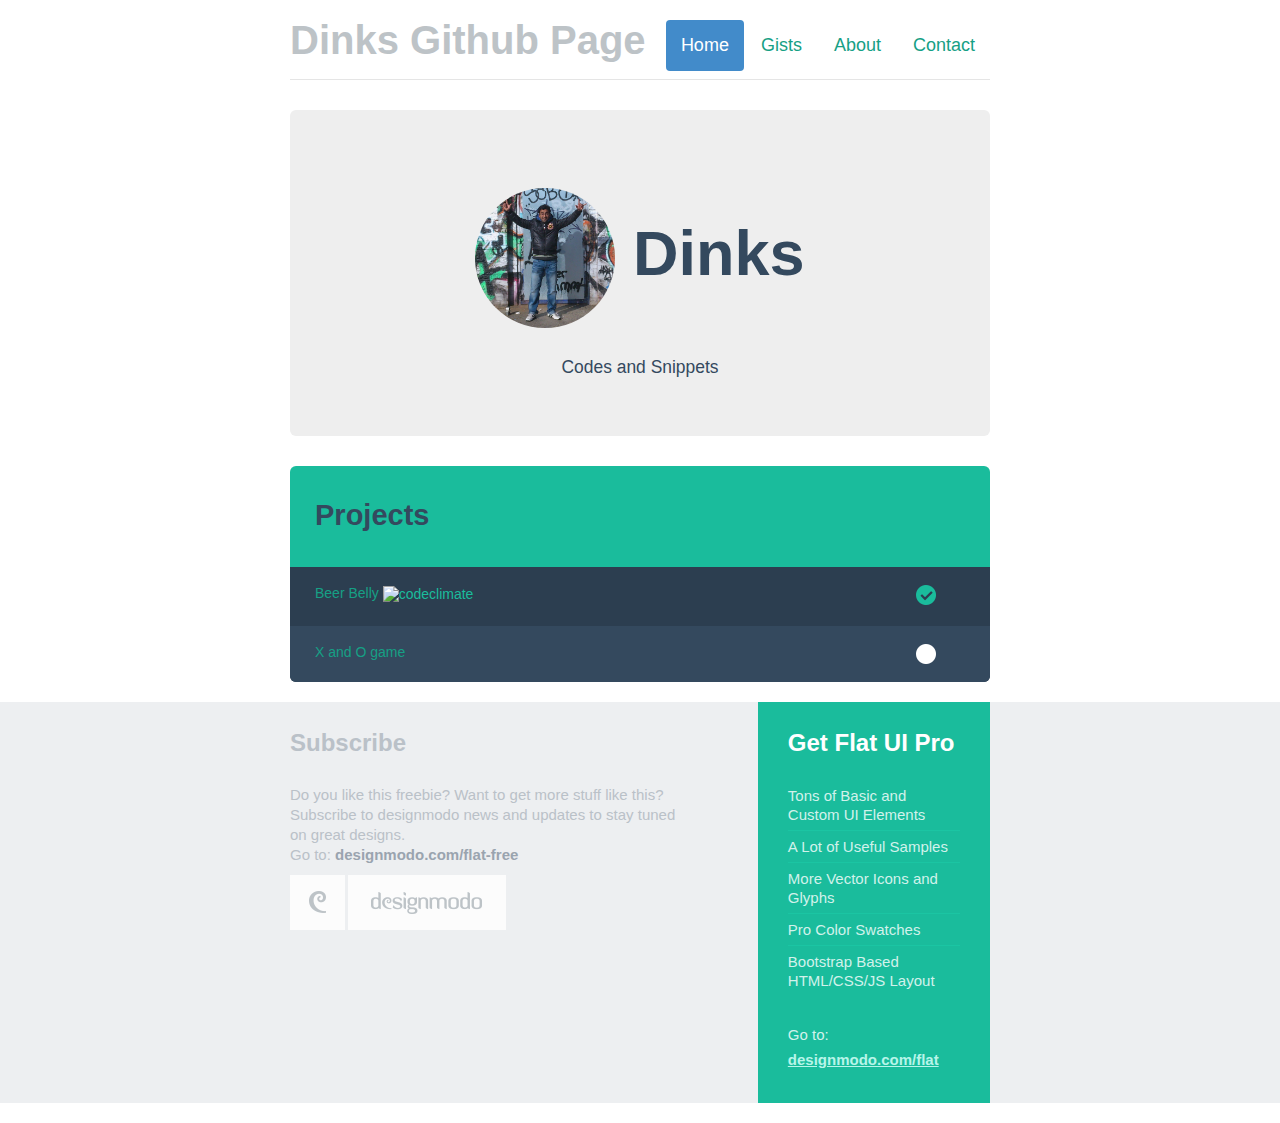
==== commit d4d9aff8: "Updating the links" ====
--- a/index.html
+++ b/index.html
@@ -2,7 +2,7 @@
 <html lang="en">
   <head>
     <meta charset="utf-8">
-    <title>Flat UI - Free User Interface Kit</title>
+    <title>My Github Page</title>
     <meta name="viewport" content="width=device-width, initial-scale=1.0">
 
     <!-- Loading Bootstrap -->
@@ -21,703 +21,38 @@
   </head>
   <body>
     <div class="container">
-      <div class="demo-headline">
-        <h1 class="demo-logo">
-          <div class="logo"></div>
-          Flat UI
-          <small>Free User Interface Kit</small>
-        </h1>
-      </div> <!-- /demo-headline -->
-
-      <h1 class="demo-section-title">Basic elements</h1>
-      <h3 class="demo-panel-title">Buttons</h3>
-
-      <div class="row demo-row">
-        <div class="col-md-3">
-          <a href="#fakelink" class="btn btn-block btn-lg btn-primary">Primary Button</a>
-        </div>
-        <div class="col-md-3">
-          <a href="#fakelink" class="btn btn-block btn-lg btn-warning">Warning Button</a>
-        </div>
-        <div class="col-md-3">
-          <a href="#fakelink" class="btn btn-block btn-lg btn-default">Default Button</a>
-        </div>
-        <div class="col-md-3">
-          <a href="#fakelink" class="btn btn-block btn-lg btn-danger">Danger Button</a>
-        </div>
-      </div> <!-- /row -->
-
-      <div class="row demo-row">
-        <div class="col-md-3">
-          <a href="#fakelink" class="btn btn-block btn-lg btn-success">Success Button</a>
-        </div>
-        <div class="col-md-3">
-          <a href="#fakelink" class="btn btn-block btn-lg btn-inverse">Inverse Button</a>
-        </div>
-        <div class="col-md-3">
-          <a href="#fakelink" class="btn btn-block btn-lg btn-info">Info Button</a>
-        </div>
-        <div class="col-md-3">
-          <a href="#fakelink" class="btn btn-block btn-lg btn-default disabled">Disabled Button</a>
-        </div>
-      </div> <!-- /row -->
-
-      <h3 class="demo-panel-title">Menu</h3>
-      <div class="row demo-row">
-        <div class="col-md-9">
-          <div class="navbar navbar-inverse">
-            <div class="navbar-header">
-              <button type="button" class="btn btn-navbar" data-toggle="collapse" data-target=".navbar-collapse-01"></button>
-            </div>
-            <div class="navbar-collapse collapse navbar-collapse-01">
-              <ul class="nav navbar-nav navbar-left">
-                <li>
-                  <a href="#fakelink">
-                    Menu Item
-                    <span class="navbar-unread">1</span>
-                  </a>
-                </li>
-                <li class="active">
-                  <a href="#fakelink">
-                    Messages
-                    <span class="navbar-unread">1</span>
-                  </a>
-                  <ul>
-                    <li><a href="#fakelink">Element One</a></li>
-                    <li>
-                      <a href="#fakelink">Sub menu</a>
-                      <ul>
-                        <li><a href="#fakelink">Element One</a></li>
-                        <li><a href="#fakelink">Element Two</a></li>
-                        <li><a href="#fakelink">Element Three</a></li>
-                      </ul> <!-- /Sub menu -->
-                    </li>
-                    <li><a href="#fakelink">Element Three</a></li>
-                  </ul> <!-- /Sub menu -->
-                </li>
-                <li>
-                  <a href="#fakelink">
-                    About Us
-                  </a>
-                </li>
-              </ul>
-            </div><!--/.nav -->
-          </div>
-        </div>
-        <div class="col-md-3">
-          <select name="herolist" value="X-Men" class="select-block">
-            <option value="0">Choose hero</option>
-            <option value="1">Spider Man</option>
-            <option value="2">Wolverine</option>
-            <option value="3">Captain America</option>
-            <option value="X-Men" selected="selected">X-Men</option>
-            <option value="Crocodile">Crocodile</option>
-          </select>
-        </div>
-      </div> <!-- /row -->
-
-      <h3 class="demo-panel-title">Input</h3>
-      <div class="row">
-        <div class="col-md-3">
-          <div class="form-group">
-            <input type="text" value="" placeholder="Inactive" class="form-control" />
-          </div>
-        </div>
-        <div class="col-md-3">
-          <div class="form-group has-error">
-            <input type="text" value="Error" class="form-control" />
-          </div>
-        </div>
-        <div class="col-md-3">
-          <div class="form-group has-success">
-            <input type="text" value="Success" class="form-control" />
-            <span class="input-icon fui-check-inverted"></span>
-          </div>
-        </div>
-        <div class="col-md-3">
-          <div class="form-group">
-            <input type="text" value="Disabled" disabled="disabled" class="form-control" />
-          </div>
-        </div>
-      </div> <!-- /row -->
-
-      <div class="row">
-        <div class="col-md-5">
-          <h3 class="demo-panel-title">Progress bars &amp; Sliders</h3>
-          <div class="progress">
-            <div class="progress-bar" style="width: 45%;"></div>
-          </div>
-          <br/>
-          <div class="progress">
-            <div class="progress-bar" style="width: 40%;"></div>
-            <div class="progress-bar progress-bar-warning" style="width: 10%;"></div>
-            <div class="progress-bar progress-bar-danger" style="width: 10%;"></div>
-            <div class="progress-bar progress-bar-success" style="width: 10%;"></div>
-            <div class="progress-bar progress-bar-info" style="width: 10%;"></div>
-          </div>
-          <br/>
-          <div id="slider" class="ui-slider">
-            <div class="ui-slider-segment"></div>
-            <div class="ui-slider-segment"></div>
-            <div class="ui-slider-segment"></div>
-          </div>
-        </div> <!-- /sliders -->
-
-        <div class="col-md-6 col-md-offset-1">
-          <h3 class="demo-panel-title">Navigation</h3>
-          <div class="row demo-navigation">
-            <div class="col-md-6">
-              <div class="btn-toolbar">
-                <div class="btn-group">
-                  <a class="btn btn-primary" href="#fakelink"><span class="fui-time"></span></a>
-                  <a class="btn btn-primary" href="#fakelink"><span class="fui-photo"></span></a>
-                  <a class="btn btn-primary active" href="#fakelink"><span class="fui-heart"></span></a>
-                  <a class="btn btn-primary" href="#fakelink"><span class="fui-eye"></span></a>
-                </div>
-              </div> <!-- /toolbar -->
-            </div>
-            <div class="col-md-6 demo-pager">
-              <ul class="pager">
-                <li class="previous">
-                  <a href="#fakelink">
-                    <span class="fui-arrow-left"></span>
-                    <span>All messages</span>
-                  </a>
-                </li>
-                <li class="next">
-                  <a href="#fakelink">
-                    <span class="fui-arrow-right"></span>
-                  </a>
-                </li>
-              </ul> <!-- /pager -->
-            </div>
-          </div> <!-- /demo-navigation -->
-
-          <div class="pagination">
-            <ul>
-              <li class="previous"><a href="#fakelink" class="fui-arrow-left"></a></li>
-              <li class="active"><a href="#fakelink">1</a></li>
-              <li><a href="#fakelink">2</a></li>
-              <li><a href="#fakelink">3</a></li>
-              <li><a href="#fakelink">4</a></li>
-              <li><a href="#fakelink">5</a></li>
-              <li><a href="#fakelink">6</a></li>
-              <li><a href="#fakelink">7</a></li>
-              <li><a href="#fakelink">8</a></li>
-              <li class="next"><a href="#fakelink" class="fui-arrow-right"></a></li>
-            </ul>
-          </div> <!-- /pagination -->
-        </div> <!-- /navigation -->
-      </div> <!-- /row -->
-
-      <div class="row">
-        <div class="col-md-3">
-          <h3 class="demo-panel-title">Checkboxes</h3>
-          <label class="checkbox" for="checkbox1">
-            <input type="checkbox" value="" id="checkbox1" data-toggle="checkbox">
-            Unchecked
-          </label>
-          <label class="checkbox" for="checkbox2">
-            <input type="checkbox" checked="checked" value="" id="checkbox2" data-toggle="checkbox" checked="">
-            Checked
-          </label>
-          <label class="checkbox" for="checkbox3">
-            <input type="checkbox" value="" id="checkbox3" data-toggle="checkbox" disabled="">
-            Disabled unchecked
-          </label>
-          <label class="checkbox" for="checkbox4">
-            <input type="checkbox" checked="checked" value="" id="checkbox4" data-toggle="checkbox" disabled="" checked="">
-            Disabled checked
-          </label>
-        </div> <!-- /checkboxes col-md-3 -->
-
-        <div class="col-md-3">
-          <h3 class="demo-panel-title">Radio Buttons</h3>
-          <label class="radio">
-            <input type="radio" name="optionsRadios" id="optionsRadios1" value="option1" data-toggle="radio">
-            Radio is off
-          </label>
-          <label class="radio">
-            <input type="radio" name="optionsRadios" id="optionsRadios2" value="option1" data-toggle="radio" checked="">
-            Radio is on
-          </label>
-
-          <label class="radio">
-            <input type="radio" name="optionsRadiosDisabled" id="optionsRadios3" value="option2" data-toggle="radio" disabled="">
-            Disabled radio is off
-          </label>
-          <label class="radio">
-            <input type="radio" name="optionsRadiosDisabled" id="optionsRadios4" value="option2" data-toggle="radio" checked="" disabled="">
-            Disabled radio is on
-          </label>
-        </div> <!-- /radios col-md-3 -->
-
-        <div class="col-md-3">
-          <h3 class="demo-panel-title">Switches</h3>
-
-          <table width="100%">
-            <tr>
-              <td width="50%" class="pbm">
-                <input type="checkbox" checked="" data-toggle="switch" />
-              </td>
-
-              <td class="pbm">
-                <input type="checkbox" data-toggle="switch" />
-              </td>
-            </tr>
-            <tr>
-              <td class="pbm">
-                <div class="switch switch-square" data-on-label="<i class='fui-check'></i>" data-off-label="<i class='fui-cross'></i>">
-                  <input type="checkbox" />
-                </div>
-              </td>
-
-              <td class="pbm">
-                <div class="switch switch-square" data-on-label="<i class='fui-check'></i>" data-off-label="<i class='fui-cross'></i>">
-                  <input type="checkbox" checked />
-                </div>
-              </td>
-            </tr>
-            <tr>
-              <td>
-                <input type="checkbox" disabled data-toggle="switch" />
-              </td>
-
-              <td>
-                <input type="checkbox" checked disabled data-toggle="switch" />
-              </td>
-            </tr>
-          </table>
-        </div> <!-- /toggles col-md-3 -->
-
-        <div class="col-md-3">
-          <h3 class="demo-panel-title">Tags</h3>
-          <input name="tagsinput" id="tagsinput" class="tagsinput" value="Clean,Fresh,Modern,Unique" />
-        </div>
-      </div> <!-- /row -->
-
-      <div class="row">
-        <div class="col-md-3">
-          <h3 class="demo-panel-title">Share</h3>
-          <div class="share mrl">
-            <ul>
-              <li>
-                <label class="share-label" for="share-toggle2">Facebook</label>
-                <input type="checkbox" data-toggle="switch" />
-              </li>
-              <li>
-                <label class="share-label" for="share-toggle4">Twitter</label>
-                <input type="checkbox" checked="" data-toggle="switch" />
-              </li>
-              <li>
-                <label class="share-label" for="share-toggle6">Pinterest</label>
-                <input type="checkbox" data-toggle="switch" />
-              </li>
-            </ul>
-            <a href="#" class="btn btn-primary btn-block btn-large">Share</a>
-          </div> <!-- /share -->
-        </div>
-
-        <div class="col-md-3">
-          <div class="demo-tooltips">
-            <h3 class="demo-panel-title">Tooltips</h3>
-            <p align="center" data-toggle="tooltip" data-placement="bottom" title="Tooltip under the text."></p>
-            <p align="center" data-toggle="tooltip" title="Here is the sample of talltooltip that contains three lines or more. More."></p>
-          </div>
-        </div> <!-- /col-md-3 with tooltips -->
-      </div> <!-- /row -->
-
-      <div class="demo-row typography-row">
-        <div class="demo-title">
-          <h3 class="demo-panel-title">Typography</h3>
-        </div>
-        <div class="demo-content">
-          <div class="demo-type-example">
-            <h1><span class="demo-heading-note">Header 1</span>Showers across the W</h1>
-          </div>
-          <div class="demo-type-example">
-            <h2><span class="demo-heading-note">Header 2</span>Give this quartet a few</h2>
-          </div>
-          <div class="demo-type-example">
-            <h3><span class="demo-heading-note">Header 3</span>The Vatican transitions to a</h3>
-          </div>
-          <div class="demo-type-example">
-            <h4><span class="demo-heading-note">Header 4</span>Great American Bites: Telluride's Oak, The</h4>
-          </div>
-          <div class="demo-type-example">
-            <h5><span class="demo-heading-note">Header 5</span>Author Diane Alberts loves her some good</h5>
-          </div>
-          <div class="demo-type-example">
-            <h6><span class="demo-heading-note">Header 6</span>With the success of young-adult book-to-movie</h6>
-          </div>
-          <div class="demo-type-example">
-            <span class="demo-text-note">Paragraph</span>
-            <p>Cum sociis natoque penatibus et magnis dis parturient montes, nascetur ridiculus mus. <strong>Donec ullamcorper</strong> nulla non metus auctor fringilla. Duis mollis, est non commodo luctus, nisi erat porttitor ligula, eget lacinia odio sem nec elit.</p>
-          </div>
-          <div class="demo-type-example">
-            <span class="demo-text-note">Image</span>
-            <img src="images/exaple-image.jpg" alt="exaple-image" class="img-rounded img-responsive">
-            <p class="img-comment"><strong>Note:</strong> gravida at eget metus. Duis mollis, est non commodo luctus, nisi erat porttitor ligula, eget lacinia odio sem nec elit.</p>
-          </div>
-          <div class="demo-type-example">
-            <span class="demo-text-note">Lead Text</span>
-            <p class="lead">Cum sociis natoque penatibus et magnis dis parturient montes, nascetur ridiculus mus.</p>
-          </div>
-          <div class="demo-type-example">
-            <span class="demo-text-note">Quote</span>
-            <blockquote>
-              <p>Cum sociis natoque penatibus et magnis dis parturient montes, nascetur ridiculus mus. Donec ullamcorper nulla non metus auctor fringilla. Duis mollis, est non commodo luctus.</p>
-              <small>Steve Jobs, CEO Apple</small>
-            </blockquote>
-          </div>
-          <div class="demo-type-example">
-            <span class="demo-text-note">Small Font</span>
-            <p><small>Cum sociis natoque penatibus et magnis dis parturient montes, nascetur ridiculus mus. Donec ullamcorper nulla non metus auctor fringilla. Duis mollis, est non commodo luctus, nisi erat porttitor ligula, eget lacinia odio sem nec elit.</small></p>
-          </div>
-        </div><!-- /.demo-content-wide -->
-      </div><!-- /.demo-row -->
-
-      <h3 class="demo-panel-title">Color Swatches</h3>
-      <div class="row demo-swatches-row">
-        <div class="swatches-col">
-          <div class="pallete-item">
-            <dl class="palette palette-turquoise">
-                <dt>#1abc9c</dt>
-                <dd>Turquoise</dd>
-              </dl>
-              <dl class="palette palette-green-sea">
-                <dt>#16a085</dt>
-                <dd>Green sea</dd>
-              </dl>
-          </div>
-          <div class="pallete-item">
-            <dl class="palette palette-emerald">
-              <dt>#2ecc71</dt>
-              <dd>Emerald</dd>
-            </dl>
-            <dl class="palette palette-nephritis">
-              <dt>#27ae60</dt>
-              <dd>Nephritis</dd>
-            </dl>
-          </div>
-          <div class="pallete-item">
-            <dl class="palette palette-peter-river">
-              <dt>#3498db</dt>
-              <dd>Peter river</dd>
-            </dl>
-            <dl class="palette palette-belize-hole">
-              <dt>#2980b9</dt>
-              <dd>Belize hole</dd>
-            </dl>
-          </div>
-          <div class="pallete-item">
-            <dl class="palette palette-amethyst">
-              <dt>#9b59b6</dt>
-              <dd>Amethyst</dd>
-            </dl>
-            <dl class="palette palette-wisteria">
-              <dt>#8e44ad</dt>
-              <dd>Wisteria</dd>
-            </dl>
-          </div>
-          <div class="pallete-item">
-            <dl class="palette palette-wet-asphalt">
-              <dt>#34495e</dt>
-              <dd>Wet asphalt</dd>
-            </dl>
-            <dl class="palette palette-midnight-blue">
-              <dt>#2c3e50</dt>
-              <dd>Midnight blue</dd>
-            </dl>
-          </div>
-          <div class="pallete-item">
-            <dl class="palette palette-sun-flower">
-              <dt>#f1c40f</dt>
-              <dd>Sun flower</dd>
-            </dl>
-            <dl class="palette palette-orange">
-              <dt>#f39c12</dt>
-              <dd>Orange</dd>
-            </dl>
-          </div>
-          <div class="pallete-item">
-            <dl class="palette palette-carrot">
-              <dt>#e67e22</dt>
-              <dd>Carrot</dd>
-            </dl>
-            <dl class="palette palette-pumpkin">
-              <dt>#d35400</dt>
-              <dd>Pumpkin</dd>
-            </dl>
-          </div>
-          <div class="pallete-item">
-            <dl class="palette palette-alizarin">
-              <dt>#e74c3c</dt>
-              <dd>Alizarin</dd>
-            </dl>
-            <dl class="palette palette-pomegranate">
-              <dt>#c0392b</dt>
-              <dd>Pomegranate</dd>
-            </dl>
-          </div>
-          <div class="pallete-item">
-            <dl class="palette palette-clouds">
-              <dt>#ecf0f1</dt>
-              <dd>Clouds</dd>
-            </dl>
-            <dl class="palette palette-silver">
-              <dt>#bdc3c7</dt>
-              <dd>Silver</dd>
-            </dl>
-          </div>
-          <div class="pallete-item">
-            <dl class="palette palette-concrete">
-              <dt>#95a5a6</dt>
-              <dd>Concrete</dd>
-            </dl>
-            <dl class="palette palette-asbestos">
-              <dt>#7f8c8d</dt>
-              <dd>Asbestos</dd>
-            </dl>
-          </div>
-        </div> <!-- /swatches items -->
-        <div class="swatches-desc-col">
-          <h6 class="palette-headline">SWATCHES</h6>
-          <p class="palette-paragraph">
-            Colors &mdash; is almost the most important part of the <strong>Flat UI</strong>. Better to use different shades of provided colors than new.
-          </p>
-          <p class="palette-paragraph">
-            For your convenience we also provide <strong>Swatches Preset</strong> <span>(flat&#8209;ui&#8209;swatches.aco in the Pack folder).</span>
-          </p>
-          <p class="palette-paragraph">
-            <strong>No gradients, no shadows.</strong>
-          </p>
-        </div> <!-- /swatches desc -->
-      </div> <!-- /swatches row -->
-
-      <h3 class="demo-panel-title">Icons <small>(14)</small></h3>
-      <div class="demo-illustrations">
-        <div class="demo-content">
-          <div><img src="images/icons/svg/toilet-paper.svg" alt="Toilet-Paper"></div>
-          <div><img src="images/icons/svg/gift-box.svg" alt="Gift-Box"></div>
-          <div><img src="images/icons/svg/pencils.svg" alt="Pensils"></div>
-          <div><img src="images/icons/svg/clipboard.svg" alt="Clipboard"></div>
-          <div><img src="images/icons/svg/retina.svg" alt="Retina"></div>
-          <div><img src="images/icons/svg/compas.svg" alt="Compas"></div>
-          <div><img src="images/icons/svg/map.svg" alt="Map"></div>
-          <div><img src="images/icons/svg/chat.svg" alt="Chat"></div>
-          <div><img src="images/icons/svg/mail.svg" alt="Mail"></div>
-          <div><img src="images/icons/svg/book.svg" alt="Book"></div>
-          <div><img src="images/icons/svg/calendar.svg" alt="Calendar"></div>
-          <div><img src="images/icons/svg/paper-bag.svg" alt="Pocket"></div>
-          <div><img src="images/icons/svg/clocks.svg" alt="Watches"></div>
-          <div><img src="images/icons/svg/loop.svg" alt="Infinity-Loop"></div>
-        </div>
+      <div class="header">
+        <ul class="nav nav-pills pull-right">
+          <li class="active"><a href="/">Home</a></li>
+          <li><a href="/gists.html">Gists</a></li>
+          <li><a href="/about.html">About</a></li>
+          <li><a mailto="dinesh.vasudevan@gmail.com">Contact</a></li>
+        </ul>
+        <h3 class="text-muted">Dinks Github Page</h3>
       </div>
 
-
-      <h3 class="demo-panel-title">Glyphs <small>(30)</small></h3>
-      <div class="demo-icons">
-        <div class="demo-content">
-          <span class="fui-arrow-right"></span>
-          <span class="fui-arrow-left"></span>
-          <span class="fui-cmd"></span>
-          <span class="fui-check-inverted"></span>
-          <span class="fui-heart"></span>
-          <span class="fui-location"></span>
-          <span class="fui-plus"></span>
-          <span class="fui-check"></span>
-          <span class="fui-cross"></span>
-          <span class="fui-list"></span>
-          <span class="fui-new"></span>
-          <span class="fui-video"></span>
-          <span class="fui-photo"></span>
-          <span class="fui-volume"></span>
-          <span class="fui-time"></span>
-          <span class="fui-eye"></span>
-          <span class="fui-chat"></span>
-          <span class="fui-search"></span>
-          <span class="fui-user"></span>
-          <span class="fui-mail"></span>
-          <span class="fui-lock"></span>
-          <span class="fui-gear"></span>
-          <span class="fui-radio-unchecked"></span>
-          <span class="fui-radio-checked"></span>
-          <span class="fui-checkbox-unchecked"></span>
-          <span class="fui-checkbox-checked"></span>
-          <span class="fui-calendar-solid"></span>
-          <span class="fui-pause"></span>
-          <span class="fui-play"></span>
-          <span class="fui-check-inverted-2"></span>
-        </div>
-      </div> <!-- /icon font row -->
-
-      <h1 class="demo-section-title mbl pbl">Samples</h1>
-      <div class="row demo-samples">
-        <div class="col-md-4">
-          <div class="todo">
-            <div class="todo-search">
-              <input class="todo-search-field" type="search" value="" placeholder="Search" />
-            </div>
-            <ul>
-              <li class="todo-done">
-                <div class="todo-icon fui-user"></div>
-                <div class="todo-content">
-                  <h4 class="todo-name">
-                    Meet <strong>Adrian</strong> at <strong>6pm</strong>
-                  </h4>
-                  Times Square
-                </div>
-              </li>
-              <li>
-                <div class="todo-icon fui-list"></div>
-                <div class="todo-content">
-                  <h4 class="todo-name">
-                    Chat with <strong>V.Kudinov</strong>
-                  </h4>
-                  Skype conference an 9 am
-                </div>
-              </li>
-              <li>
-                <div class="todo-icon fui-eye"></div>
-                <div class="todo-content">
-                  <h4 class="todo-name">
-                    Watch <strong>Iron Man</strong>
-                  </h4>
-                  1998 Broadway
-                </div>
-              </li>
-              <li>
-                <div class="todo-icon fui-time"></div>
-                <div class="todo-content">
-                  <h4 class="todo-name">
-                    Fix bug on a <strong>Website</strong>
-                  </h4>
-                  As soon as possible
-                </div>
-              </li>
-            </ul>
-          </div>
-        </div> <!-- /todo list -->
-
-        <div class="col-md-8 demo-video">
-          <!--[if !IE]> -->
-            <video class="video-js" controls preload="auto" width="620" height="349" poster="images/video/poster.jpg" data-setup="{}">
-              <source src="http://iurevych.github.com/Flat-UI-videos/big_buck_bunny.mp4" type="video/mp4">
-              <source src="http://iurevych.github.com/Flat-UI-videos/big_buck_bunny.webm" type="video/webm">
-            </video>
-          <!-- <![endif]-->
-
-          <!--[if IE]>
-            <video class="video-js" controls preload="auto" width="620" height="256" poster="http://video-js.zencoder.com/oceans-clip.jpg" data-setup="{}">
-              <source src="http://video-js.zencoder.com/oceans-clip.mp4" type='video/mp4'/>
-              <source src="http://video-js.zencoder.com/oceans-clip.webm" type='video/webm'/>
-            </video>
-          <![endif]-->
-        </div> <!-- /video -->
+      <div class="jumbotron">
+        <h1 class="about-container">
+          <img src="images/demo/mine.jpg" class="me img-circle" />
+          Dinks
+        </h1>
+        <small>Codes and Snippets</small>
       </div>
 
-      <div class="row demo-tiles">
-        <div class="col-md-3">
-          <div class="tile">
-            <img src="images/icons/svg/compas.svg" alt="Compas" class="tile-image big-illustration">
-            <h3 class="tile-title">Web Oriented</h3>
-            <p>100% convertable to HTML/CSS layout.</p>
-            <a class="btn btn-primary btn-large btn-block" href="http://designmodo.com/flat">Get Pro</a>
-          </div>
+      <div class="todo projects">
+        <div class="todo-search">
+          <h4>Projects</h4>
         </div>
-
-        <div class="col-md-3">
-          <div class="tile">
-            <img src="images/icons/svg/loop.svg" alt="Infinity-Loop" class="tile-image">
-            <h3 class="tile-title">Easy to Customize</h3>
-            <p>Vector-based shapes and minimum of layer styles.</p>
-            <a class="btn btn-primary btn-large btn-block" href="http://designmodo.com/flat">Get Pro</a>
-          </div>
-        </div>
-
-        <div class="col-md-3">
-          <div class="tile">
-            <img src="images/icons/svg/pencils.svg" alt="Pensils" class="tile-image">
-            <h3 class="tile-title">Color Swatches</h3>
-            <p>Easy to add or change elements. </p>
-            <a class="btn btn-primary btn-large btn-block" href="http://designmodo.com/flat">Get Pro</a>
-          </div>
-        </div>
-
-        <div class="col-md-3">
-          <div class="tile tile-hot">
-            <img src="images/icons/svg/chat.svg" alt="Chat" class="tile-image">
-            <h3 class="tile-title">Free for Share</h3>
-            <p>Your likes, shares and comments helps us.</p>
-            <a class="btn btn-primary btn-large btn-block" href="http://designmodo.com/flat">Get Pro</a>
-          </div>
-
-        </div>
-      </div> <!-- /tiles -->
-
-      <div class="login">
-        <div class="login-screen">
-          <div class="login-icon">
-            <img src="images/login/icon.png" alt="Welcome to Mail App" />
-            <h4>Welcome to <small>Mail App</small></h4>
-          </div>
-
-          <div class="login-form">
-            <div class="form-group">
-              <input type="text" class="form-control login-field" value="" placeholder="Enter your name" id="login-name" />
-              <label class="login-field-icon fui-user" for="login-name"></label>
-            </div>
-
-            <div class="form-group">
-              <input type="password" class="form-control login-field" value="" placeholder="Password" id="login-pass" />
-              <label class="login-field-icon fui-lock" for="login-pass"></label>
-            </div>
-
-            <a class="btn btn-primary btn-lg btn-block" href="#">Login</a>
-            <a class="login-link" href="#">Lost your password?</a>
-          </div>
-        </div>
+        <ul>
+          <li class="todo-done">
+            <a href="https://github.com/dinks/beerbelly">Beer Belly</a>
+            <img src="https://codeclimate.com/github/dinks/beerbelly.png" alt="codeclimate" />
+          </li>
+          <li>
+            <a href="https://github.com/dinks/MxXandO">X and O game</a>
+          </li>
+        </ul>
       </div>
-
-      <div class="row">
-        <div class="col-md-9">
-          <div class="demo-browser">
-            <div class="demo-browser-side">
-              <div class="demo-browser-author"></div>
-              <div class="demo-browser-action">
-                <a class="btn btn-danger btn-lg btn-block" href="http://twitter.com/monstercritic" target="_blank">
-                  Follow
-                </a>
-              </div>
-              <h5>@monstercritic</h5>
-              <h6>
-                Tourist. Designer. NYC
-                <a href="http://shmidt.in" target="_blank">shmidt.in</a>
-              </h6>
-            </div>
-            <div class="demo-browser-content">
-              <img src="images/demo/browser-pic-1.jpg" alt="" />
-              <img src="images/demo/browser-pic-2.jpg" alt="" />
-              <img src="images/demo/browser-pic-3.jpg" alt="" />
-              <img src="images/demo/browser-pic-4.jpg" alt="" />
-              <img src="images/demo/browser-pic-5.jpg" alt="" />
-              <img src="images/demo/browser-pic-6.jpg" alt="" />
-            </div>
-          </div>
-        </div>
-
-        <div class="col-md-3">
-          <div class="demo-download">
-            <img src="images/demo/html-icon.png" src="Free PSD" />
-          </div>
-
-          <a href="https://github.com/designmodo/Flat-UI/archive/master.zip" class="btn btn-primary btn-lg btn-block">Download</a>
-
-          <p class="demo-download-text">Your likes, shares and comments make us happy!</p>
-        </div>
-      </div> <!-- /download area -->
-
     </div> <!-- /container -->
 
     <footer>
@@ -728,14 +63,6 @@
             <p>Do you like this freebie? Want to get more stuff like this?<br/>
               Subscribe to designmodo news and updates to stay tuned on great designs.<br/>
               Go to: <a href="http://designmodo.com/flat-free" target="_blank">designmodo.com/flat-free</a>
-            </p>
-
-            <p class="pvl">
-              <a href="https://twitter.com/share" class="twitter-share-button" data-url="http://designmodo.com/flat-free/" data-text="Flat UI Free - PSD&amp;amp;HTML User Interface Kit" data-via="designmodo">Tweet</a>
-              <script>!function(d,s,id){var js,fjs=d.getElementsByTagName(s)[0],p=/^http:/.test(d.location)?'http':'https';if(!d.getElementById(id)){js=d.createElement(s);js.id=id;js.src=p+'://platform.twitter.com/widgets.js';fjs.parentNode.insertBefore(js,fjs);}}(document, 'script', 'twitter-wjs');</script>
-              <iframe src="http://ghbtns.com/github-btn.html?user=designmodo&repo=Flat-UI&type=watch&count=true" height="20" width="107" frameborder="0" scrolling="0" style="width:105px; height: 20px;" allowTransparency="true"></iframe>
-              <iframe src="http://ghbtns.com/github-btn.html?user=designmodo&repo=Flat-UI&type=fork&count=true" height="20" width="107" frameborder="0" scrolling="0" style="width:105px; height: 20px;" allowTransparency="true"></iframe>
-              <iframe src="http://ghbtns.com/github-btn.html?user=designmodo&type=follow&count=true" height="20" width="195" frameborder="0" scrolling="0" style="width:195px; height: 20px;" allowTransparency="true"></iframe>
             </p>
 
             <a class="footer-brand" href="http://designmodo.com" target="_blank">
--- a/css/demo.css
+++ b/css/demo.css
@@ -1,275 +1,104 @@
-.dropdown-arrow-inverse {
-  border-bottom-color: #34495e !important;
-  border-top-color: #34495e !important;
+/* JUMBOTRON */
+/* Space out content a bit */
+body {
+  padding-top: 20px;
+  padding-bottom: 20px;
 }
-.container {
-  max-width: 970px !important;
+
+.logo-container .logo {
+  background: url(../images/demo/optimus-prime.png) center 0 no-repeat;
+  background-size: 128px 128px;
+  width: 128px;
+  height: 128px;
+  margin: 0 auto;
+  text-indent: -99999;
+  overflow: hidden;
 }
-.demo-headline {
-  padding: 73px 0 110px;
-  text-align: center;
+
+.me {
+  width:140px;
+  height: 140px;
 }
-.demo-logo {
-  font: 900 90px/100px "Helvetica Neue", Helvetica, Arial, sans-serif;
-  letter-spacing: -2px;
-  margin: 10px 0;
+
+/* Everything but the jumbotron gets side spacing for mobile first views */
+.header,
+.marketing,
+.footer {
+  padding-left: 15px;
+  padding-right: 15px;
 }
-.demo-logo .logo {
-  background: url(../images/demo/logo-mask.png) center 0 no-repeat;
-  background-size: 236px 181px;
-  height: 181px;
-  margin: 0 auto 26px;
-  overflow: hidden;
-  text-indent: -9999em;
-  width: 236px;
+
+/* Custom page header */
+.header {
+  border-bottom: 1px solid #e5e5e5;
 }
-.demo-logo small {
-  color: rgba(52, 73, 94, 0.30000000000000004);
-  display: block;
-  font-size: 22px;
-  font-weight: 700;
-  letter-spacing: 0;
-  padding-top: 5px;
+/* Make the masthead heading the same height as the navigation */
+.header h3 {
+  margin-top: 0;
+  margin-bottom: 0;
+  line-height: 40px;
+  padding-bottom: 19px;
 }
-.demo-row {
-  margin-bottom: 20px;
+
+/* Custom page footer */
+.footer {
+  padding-top: 19px;
+  color: #777;
+  border-top: 1px solid #e5e5e5;
 }
-.demo-row .demo-heading-note,
-.demo-row .demo-text-note {
-  display: block;
-  width: 260px;
-  position: absolute;
-  bottom: 10px;
-  left: 0;
-  font-size: 13px;
-  line-height: 13px;
-  color: #c0c1c2;
-  font-weight: 400;
-}
-.demo-row .demo-text-note {
-  bottom: auto;
-  top: 10px;
-}
-.demo-row.typography-row .demo-content {
-  float: none;
-  width: auto;
-  clear: both;
-}
-.demo-row.typography-row .demo-type-example {
-  padding-left: 25%;
-  margin-bottom: 40px;
-  position: relative;
-}
-.demo-section-title {
-  font: 900 32px/40px "Helvetica Neue", Helvetica, Arial, sans-serif;
-  margin: 10px 0;
-}
-.demo-panel-title {
-  padding-top: 20px;
-  margin: 2px 0 20px;
-  font: bold 23px/40px "Helvetica Neue", Helvetica, Arial, sans-serif;
-}
-.demo-panel-title small {
-  color: #798795;
-  font-size: inherit;
-  font-weight: 400;
-}
-.demo-navigation {
-  margin-bottom: -4px;
-  margin-top: -10px;
-}
-.demo-pager {
-  margin-top: -20px;
-}
-.demo-tooltips {
-  height: 126px;
-}
-.demo-tooltips .tooltip {
-  left: -8px !important;
-  position: relative !important;
-  top: -8px !important;
-}
-.demo-headings {
-  margin-bottom: 12px;
-}
-.demo-tiles {
-  margin-bottom: 46px;
-}
-.demo-icons {
-  font-size: 32px;
-  margin-left: -20px;
-  padding-left: 20px;
-}
-.demo-icons .demo-content {
-  margin: 0 0 0 -35px;
-}
-.demo-icons .demo-content > span {
-  display: inline-block;
-  margin: 0 0 32px 35px;
-  width: 24px;
-  font-size: 24px;
-}
-.demo-icons-tooltip {
-  bottom: 0;
-  color: #c2c8cf;
-  font-size: 12px;
-  left: 100%;
-  margin-left: 0 !important;
-  position: absolute;
-  width: 80px;
-}
-.demo-illustrations .demo-content {
-  margin: 0 0 0 -40px;
-  padding-top: 20px;
-}
-.demo-illustrations .demo-content:before,
-.demo-illustrations .demo-content:after {
-  content: " ";
-  /* 1 */
 
-  display: table;
-  /* 2 */
-
-}
-.demo-illustrations .demo-content:after {
-  clear: both;
-}
-.demo-illustrations .demo-content > div {
-  float: left;
-  width: 100px;
-  height: 100px;
-  line-height: 100px;
-  margin: 0 0 40px 40px;
-  text-align: center;
-}
-.demo-illustrations img {
-  display: inline-block;
-  max-height: 100px;
-  max-width: 100px;
-  vertical-align: middle;
-}
-.demo-samples {
-  margin-bottom: 46px;
-}
-.demo-video {
-  padding-top: 95px;
-  border-radius: 6px;
-}
-.demo-download-section {
-  float: none;
-  margin: 0 auto;
-  padding: 60px 0 90px 20px;
-  text-align: center;
-}
-.demo-download-section [class*='fui-'] {
-  margin: 3px 0 -3px;
-}
-.demo-download {
-  background-color: #ebedef;
-  height: 190px;
-  margin: 0 auto 32px;
-  padding: 40px 28px 30px 32px;
-  text-align: center;
-  width: 190px;
-  border-radius: 50%;
-}
-.demo-download img {
-  height: 104px;
-  width: 82px;
-}
-.demo-download-text {
-  font-size: 15px;
-  padding: 20px 0;
-  text-align: center;
-}
-.demo-text-box a:hover {
-  color: #1abc9c;
-}
-.demo-browser {
-  background: #2c3e50 url(../images/demo/browser.png) 0 0 no-repeat;
-  background-size: 659px 42px;
-  color: #ffffff;
-  margin: 0 41px 140px 0;
-  padding-top: 42px;
-  border-radius: 0 0 6px 6px;
-}
-.demo-browser-side {
-  float: left;
-  padding: 22px 20px;
-  width: 151px;
-}
-.demo-browser-side > h5 {
-  font-size: 16px;
-  margin-top: 4px;
-  margin-bottom: 3px;
-  text-transform: none;
-  font-weight: 400;
-}
-.demo-browser-side > h6 {
-  font-size: 11px;
-  font-weight: 300;
-  line-height: 18px;
-  margin-top: 3px;
-  text-transform: none;
-  -webkit-font-smoothing: subpixel-antialiased;
-}
-.demo-browser-author {
-  background: url(../images/demo/browser-author.jpg) center center no-repeat;
-  border: 3px solid #ffffff;
-  display: block;
-  height: 84px;
-  margin: 0 auto;
-  width: 84px;
-  border-radius: 50%;
-}
-.demo-browser-action {
-  padding: 30px 0 12px;
-}
-.demo-browser-action > .btn {
-  padding: 7px 0 8px 11px !important;
-  text-align: left;
-  border-radius: 3px;
-}
-.demo-browser-action > .btn:before {
-  color: #ffffff;
-  content: '\e009';
-  font-size: 16px;
-  font-family: 'Flat-UI-Icons';
-  font-weight: 300;
-  margin-right: 12px;
-  position: relative;
-  top: 1px;
-  -webkit-font-smoothing: antialiased;
-}
-.demo-browser-content {
-  background-color: #34495e;
-  overflow: hidden;
-  padding: 21px 0 0 20px;
-  border-radius: 0 0 6px;
-}
-.demo-browser-content > img {
-  border: 6px solid #ffffff;
-  float: left;
-  margin: 0 15px 20px 0;
-  width: 146px;
-}
-@media only screen and (-webkit-min-device-pixel-ratio: 2), only screen and (-webkit-min-device-pixel-ratio: 1.5), only screen and (-moz-min-device-pixel-ratio: 2), only screen and (-o-min-device-pixel-ratio: 3/2), only screen and (-o-min-device-pixel-ratio: 2/1), only screen and (min--moz-device-pixel-ratio: 1.5), only screen and (min-device-pixel-ratio: 1.5), only screen and (min-device-pixel-ratio: 2) {
-  .logo {
-    background-image: url(../images/demo/logo-mask-2x.png);
-  }
-  .demo-browser {
-    background-image: url(../images/demo/browser-2x.png);
+/* Customize container */
+@media (min-width: 768px) {
+  .container {
+    max-width: 730px;
   }
 }
-.demo-swatches-row [class*="col"] {
-  float: left;
-  min-height: 1px;
+.container-narrow > hr {
+  margin: 30px 0;
 }
-.demo-swatches-row .swatches-col {
-  width: 800px;
-  margin-left: -5px;
+
+/* Main marketing message and sign up button */
+.jumbotron {
+  text-align: center;
+  border-bottom: 1px solid #e5e5e5;
 }
-.demo-swatches-row .swatches-desc-col {
-  width: 140px;
-  margin-left: 20px;
+.jumbotron .btn {
+  font-size: 21px;
+  padding: 14px 24px;
 }
+
+/* Supporting marketing content */
+.marketing {
+  margin: 40px 0;
+}
+.marketing p + h4 {
+  margin-top: 28px;
+}
+
+.gist-title span {
+  padding-right: 5px;
+}
+
+.tagsinput {
+  border: none;
+}
+
+/* Responsive: Portrait tablets and up */
+@media screen and (min-width: 768px) {
+  /* Remove the padding we set earlier */
+  .header,
+  .marketing,
+  .footer {
+    padding-left: 0;
+    padding-right: 0;
+  }
+  /* Space out the masthead */
+  .header {
+    margin-bottom: 30px;
+  }
+  /* Remove the bottom border on the jumbotron for visual effect */
+  .jumbotron {
+    border-bottom: 0;
+  }
+}
+
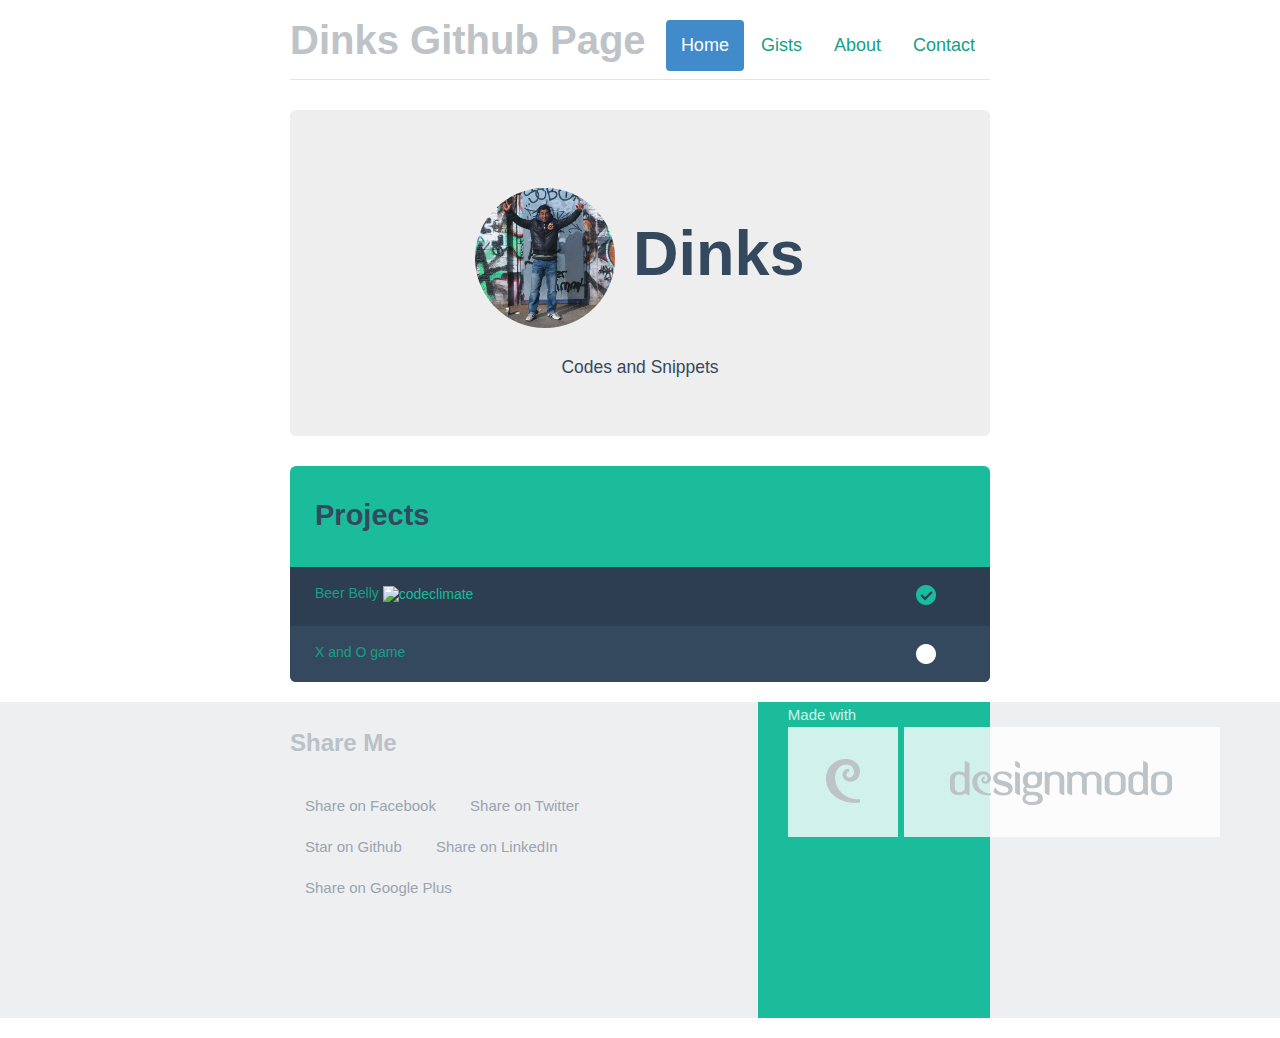
==== commit 0ffb6a93: "Updated mailto" ====
--- a/index.html
+++ b/index.html
@@ -8,8 +8,16 @@
     <!-- Loading Bootstrap -->
     <link href="bootstrap/css/bootstrap.css" rel="stylesheet">
 
+    <!-- Loading Font Awesome -->
+    <link href="css/font-awesome.min.css" rel="stylesheet">
+
     <!-- Loading Flat UI -->
     <link href="css/flat-ui.css" rel="stylesheet">
+
+    <!-- Social Buttons -->
+    <link href="css/social-buttons-3.css" rel="stylesheet">
+
+    <!-- Demo Content -->
     <link href="css/demo.css" rel="stylesheet">
 
     <link rel="shortcut icon" href="images/favicon.ico">
@@ -26,7 +34,7 @@
           <li class="active"><a href="/">Home</a></li>
           <li><a href="/gists.html">Gists</a></li>
           <li><a href="/about.html">About</a></li>
-          <li><a mailto="dinesh.vasudevan@gmail.com">Contact</a></li>
+          <li><a href="mailto:dinesh.vasudevan@gmail.com">Contact</a></li>
         </ul>
         <h3 class="text-muted">Dinks Github Page</h3>
       </div>
@@ -58,29 +66,25 @@
     <footer>
       <div class="container">
         <div class="row">
-          <div class="col-md-7">
-            <h3 class="footer-title">Subscribe</h3>
-            <p>Do you like this freebie? Want to get more stuff like this?<br/>
-              Subscribe to designmodo news and updates to stay tuned on great designs.<br/>
-              Go to: <a href="http://designmodo.com/flat-free" target="_blank">designmodo.com/flat-free</a>
-            </p>
-
-            <a class="footer-brand" href="http://designmodo.com" target="_blank">
-              <img src="images/footer/logo.png" alt="Designmodo.com" />
+          <div class="col-md-7 like-section">
+            <h3 class="footer-title">Share Me</h3>
+            <a class="btn btn-facebook" href="https://www.facebook.com/sharer.php?src=bm&v=4&i=1383512796&u=http://dinks.github.io&t=Dinks Github" target="_blank">
+              <i class="fa fa-facebook-square fa-2x"></i> Share on Facebook
             </a>
+            <a class="btn btn-twitter" href="https://twitter.com/intent/tweet?status=Hey! I like the page http://dinks.github.io ... Check it out" target="_blank">
+              <i class="fa fa-twitter-square fa-2x"></i> Share on Twitter
+            </a>
+            <a class="btn btn-github" href="https://github.com/dinks/dinks.github.io" target="_blank"><i class="fa fa-github-square fa-2x"></i> Star on Github</a>
+            <a class="btn btn-linkedin" href="http://www.linkedin.com/shareArticle?mini=true&url=http://dinks.github.io&title=Dinks Github&summary=Dinks Guithub&source=web
+" target="_blank"><i class="fa fa-linkedin-square fa-2x"></i> Share on LinkedIn</a>
+            <a class="btn btn-google-plus" href="https://plus.google.com/share?url=http://dinks.github.io" target="_blank"><i class="fa fa-google-plus-square fa-2x"></i> Share on Google Plus</a>
           </div> <!-- /col-md-7 -->
 
           <div class="col-md-5">
             <div class="footer-banner">
-              <h3 class="footer-title">Get Flat UI Pro</h3>
-              <ul>
-                <li>Tons of Basic and Custom UI Elements</li>
-                <li>A Lot of Useful Samples</li>
-                <li>More Vector Icons and Glyphs</li>
-                <li>Pro Color Swatches</li>
-                <li>Bootstrap Based HTML/CSS/JS Layout</li>
-              </ul>
-              Go to: <a href="http://designmodo.com/flat" target="_blank">designmodo.com/flat</a>
+              Made with <a href="http://designmodo.com/flat" target="_blank">
+                <img alt="Designmodo.com" src="images/footer/logo.png">
+              </a>
             </div>
           </div>
         </div>
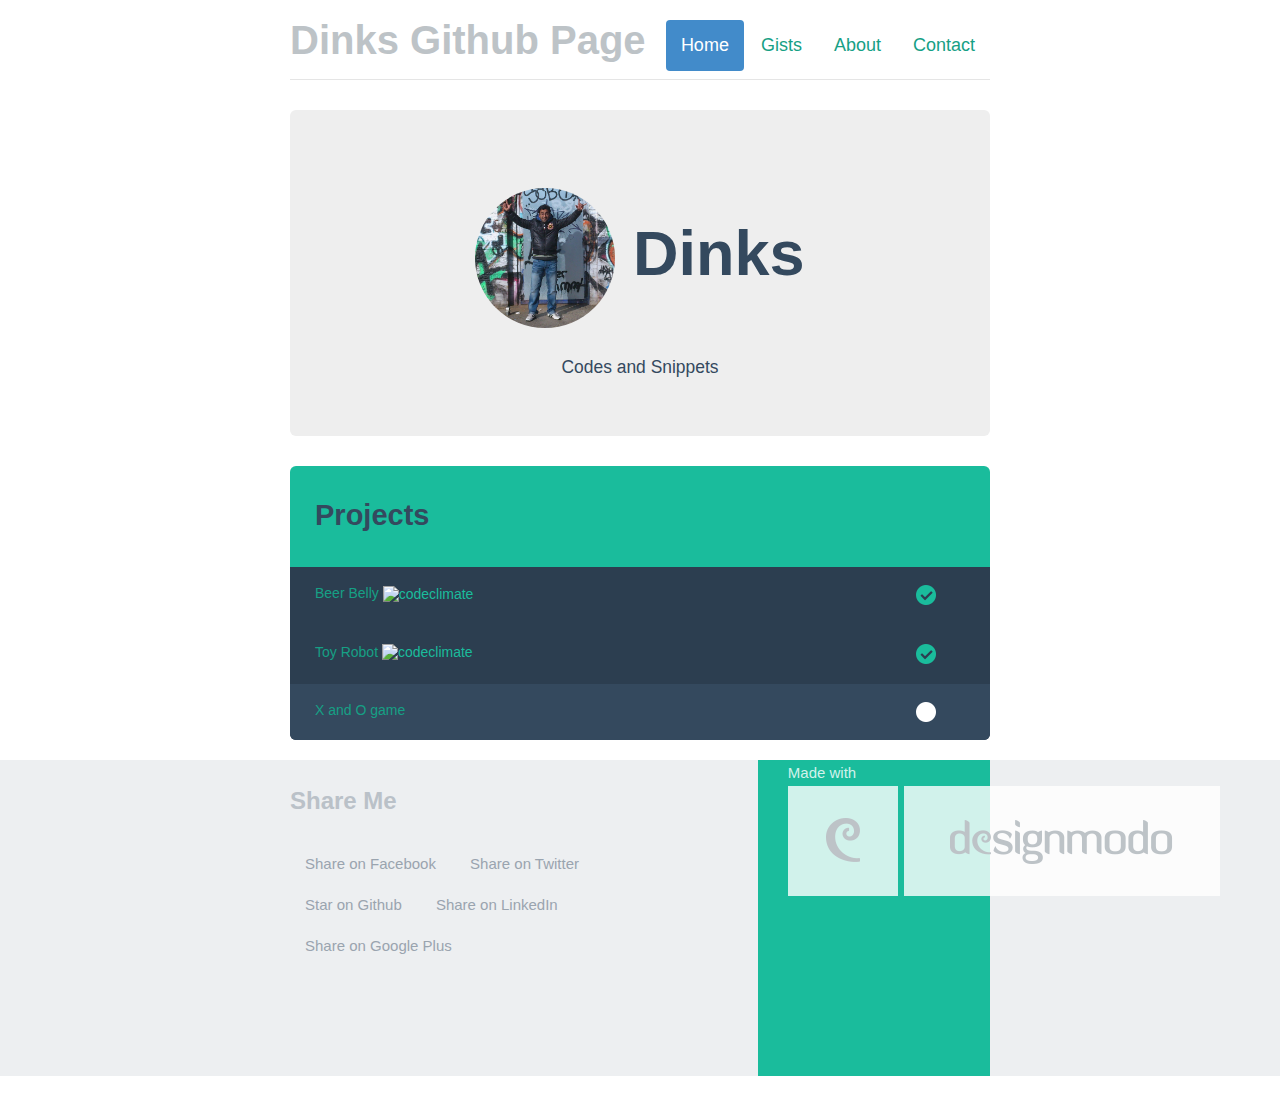
==== commit 2be347aa: "Added Toy Robot" ====
--- a/index.html
+++ b/index.html
@@ -56,6 +56,10 @@
             <a href="https://github.com/dinks/beerbelly">Beer Belly</a>
             <img src="https://codeclimate.com/github/dinks/beerbelly.png" alt="codeclimate" />
           </li>
+          <li class="todo-done">
+            <a href="https://github.com/dinks/toy_robot">Toy Robot</a>
+            <img src="https://codeclimate.com/github/dinks/toy_robot.png" alt="codeclimate" />
+          </li>
           <li>
             <a href="https://github.com/dinks/MxXandO">X and O game</a>
           </li>
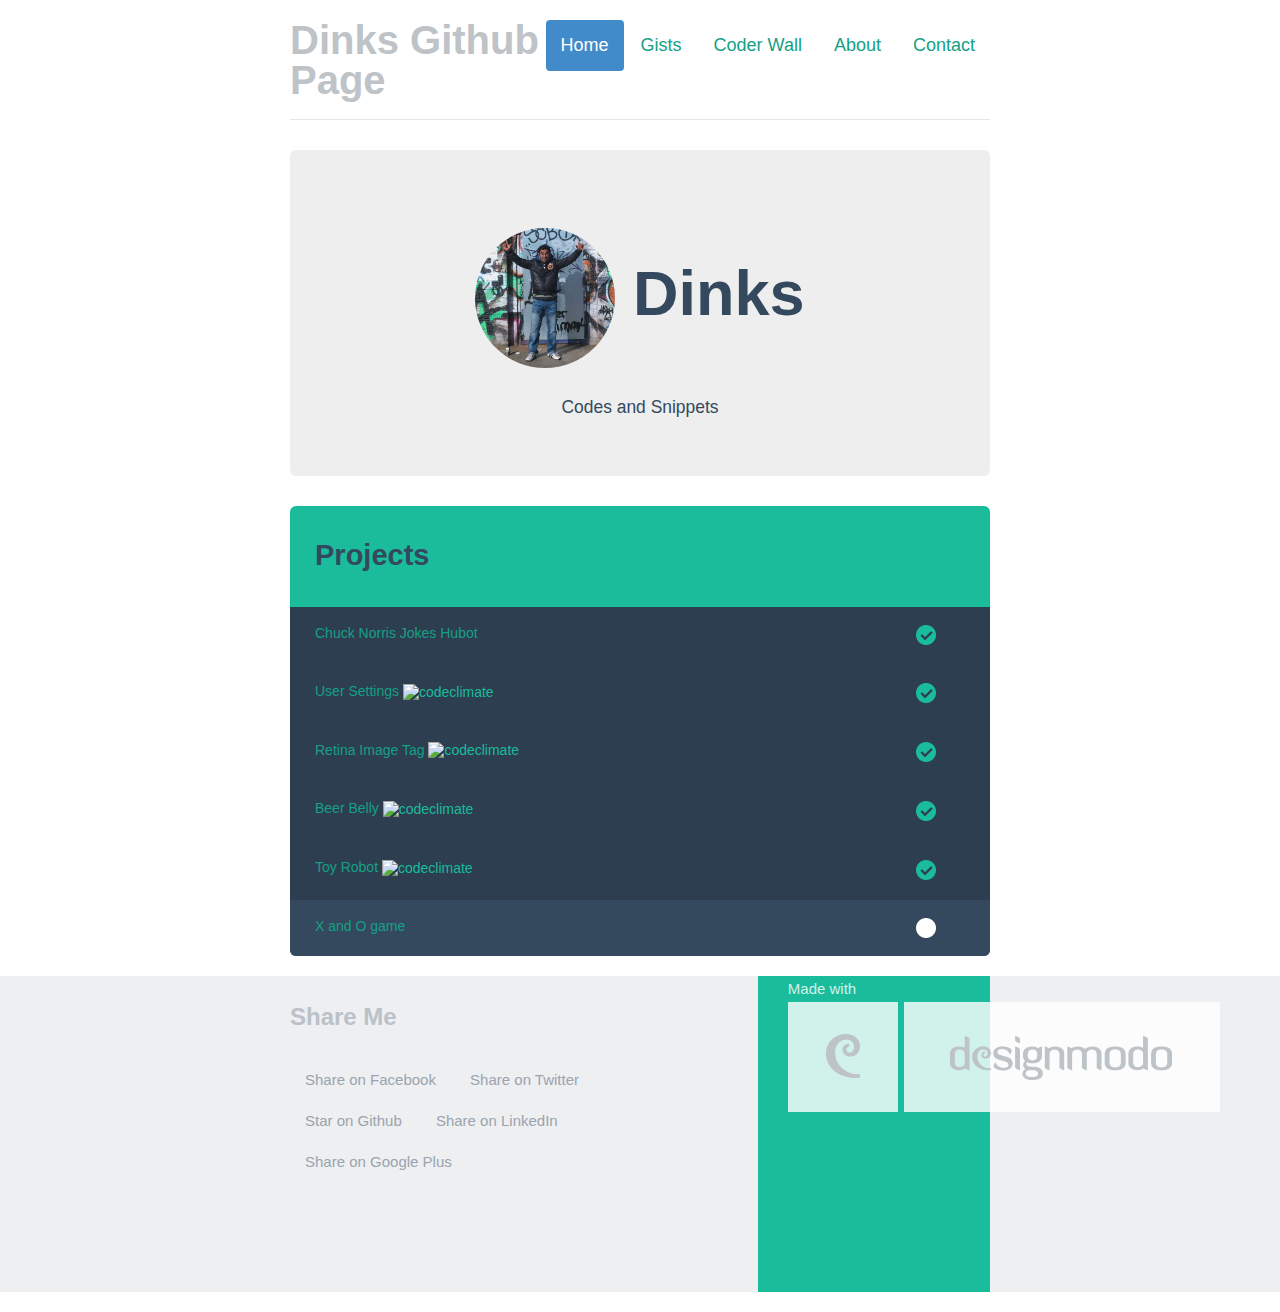
==== commit 3c90b73d: "Add chuck norris hubot" ====
--- a/index.html
+++ b/index.html
@@ -26,6 +26,17 @@
     <!--[if lt IE 9]>
       <script src="js/html5shiv.js"></script>
     <![endif]-->
+    <!-- Google Analytics Start -->
+    <script>
+      (function(i,s,o,g,r,a,m){i['GoogleAnalyticsObject']=r;i[r]=i[r]||function(){
+      (i[r].q=i[r].q||[]).push(arguments)},i[r].l=1*new Date();a=s.createElement(o),
+      m=s.getElementsByTagName(o)[0];a.async=1;a.src=g;m.parentNode.insertBefore(a,m)
+      })(window,document,'script','//www.google-analytics.com/analytics.js','ga');
+
+      ga('create', 'UA-44156589-2', 'dinks.github.io');
+      ga('send', 'pageview');
+    </script>
+    <!-- Google Analytics End -->
   </head>
   <body>
     <div class="container">
@@ -33,6 +44,7 @@
         <ul class="nav nav-pills pull-right">
           <li class="active"><a href="/">Home</a></li>
           <li><a href="/gists.html">Gists</a></li>
+          <li><a href="https://coderwall.com/p/u/dinks">Coder Wall</a></li>
           <li><a href="/about.html">About</a></li>
           <li><a href="mailto:dinesh.vasudevan@gmail.com">Contact</a></li>
         </ul>
@@ -52,6 +64,17 @@
           <h4>Projects</h4>
         </div>
         <ul>
+          <li class="todo-done">
+            <a href="https://github.com/dinks/chuck-norris-hubot">Chuck Norris Jokes Hubot</a>
+          </li>
+          <li class="todo-done">
+            <a href="https://github.com/dinks/user_settings">User Settings</a>
+            <img src="https://codeclimate.com/github/dinks/user_settings.png" alt="codeclimate" />
+          </li>
+          <li class="todo-done">
+            <a href="https://github.com/dinks/retina_image_tag">Retina Image Tag</a>
+            <img src="https://codeclimate.com/github/dinks/retina_image_tag.png" alt="codeclimate" />
+          </li>
           <li class="todo-done">
             <a href="https://github.com/dinks/beerbelly">Beer Belly</a>
             <img src="https://codeclimate.com/github/dinks/beerbelly.png" alt="codeclimate" />
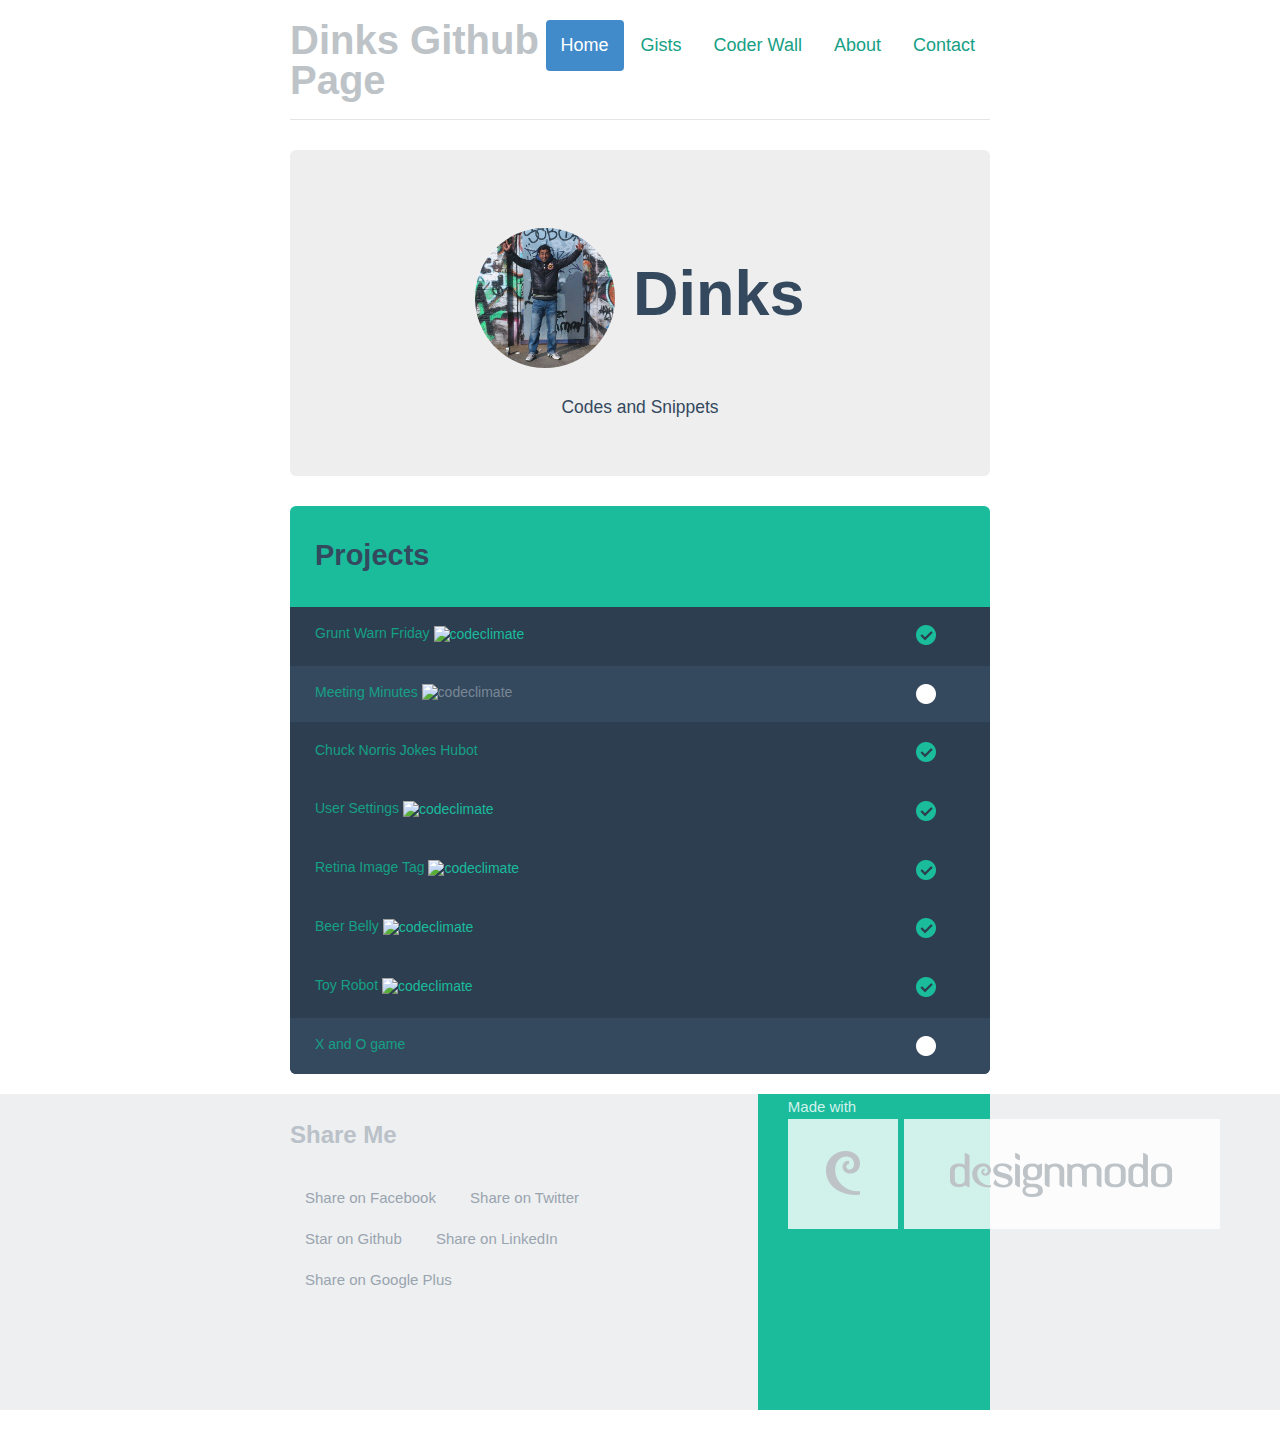
==== commit 55d8b1f8: "Add Repos" ====
--- a/index.html
+++ b/index.html
@@ -64,6 +64,14 @@
           <h4>Projects</h4>
         </div>
         <ul>
+          <li class="todo-done">
+            <a href="https://github.com/dinks/grunt-warn-friday">Grunt Warn Friday</a>
+            <img src="https://codeclimate.com/github/dinks/grunt-warn-friday.png" alt="codeclimate" />
+          </li>
+          <li>
+            <a href="https://github.com/dinks/MeetingMinutes">Meeting Minutes</a>
+            <img src="https://codeclimate.com/github/dinks/MeetingMinutes.png" alt="codeclimate" />
+          </li>
           <li class="todo-done">
             <a href="https://github.com/dinks/chuck-norris-hubot">Chuck Norris Jokes Hubot</a>
           </li>
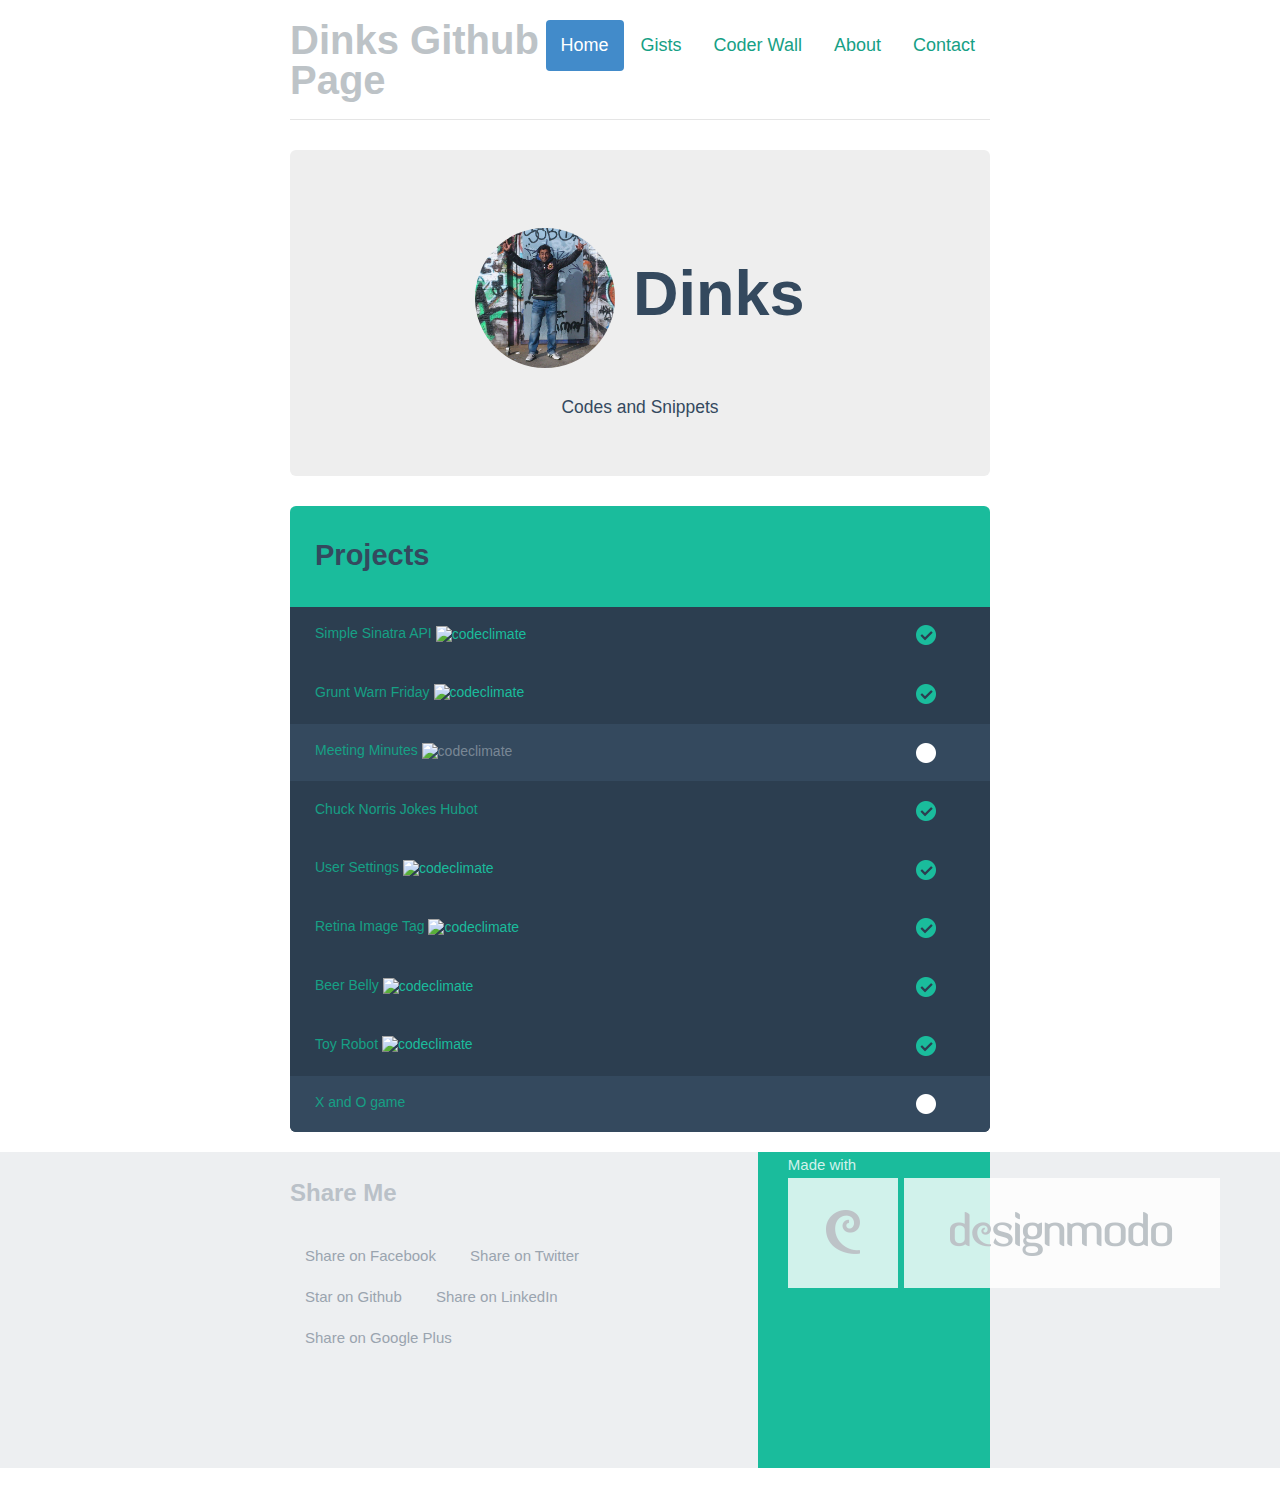
==== commit 93340537: "Add Simple Sinatra API" ====
--- a/index.html
+++ b/index.html
@@ -64,6 +64,10 @@
           <h4>Projects</h4>
         </div>
         <ul>
+          <li class="todo-done">
+            <a href="https://github.com/dinks/simple_sinatra_api">Simple Sinatra API</a>
+            <img src="https://codeclimate.com/github/dinks/simple_sinatra_api.png" alt="codeclimate" />
+          </li>
           <li class="todo-done">
             <a href="https://github.com/dinks/grunt-warn-friday">Grunt Warn Friday</a>
             <img src="https://codeclimate.com/github/dinks/grunt-warn-friday.png" alt="codeclimate" />
